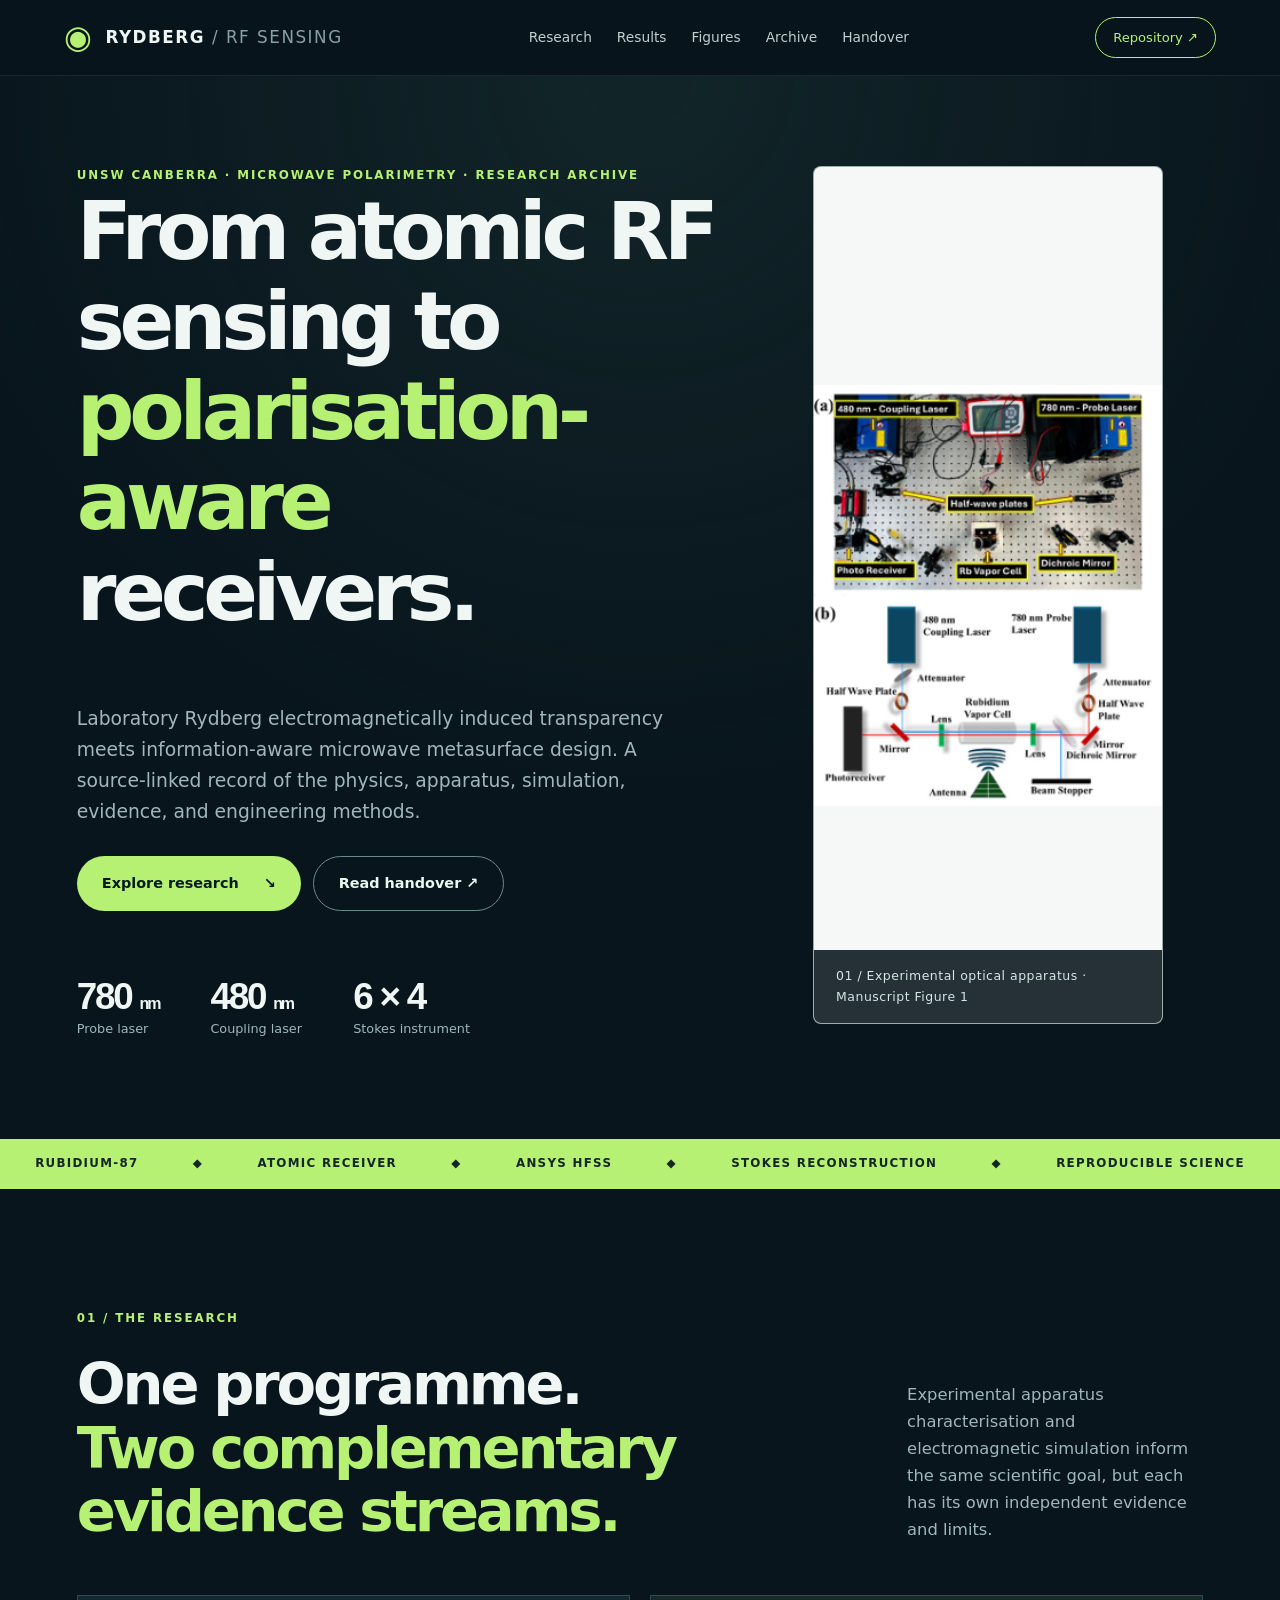
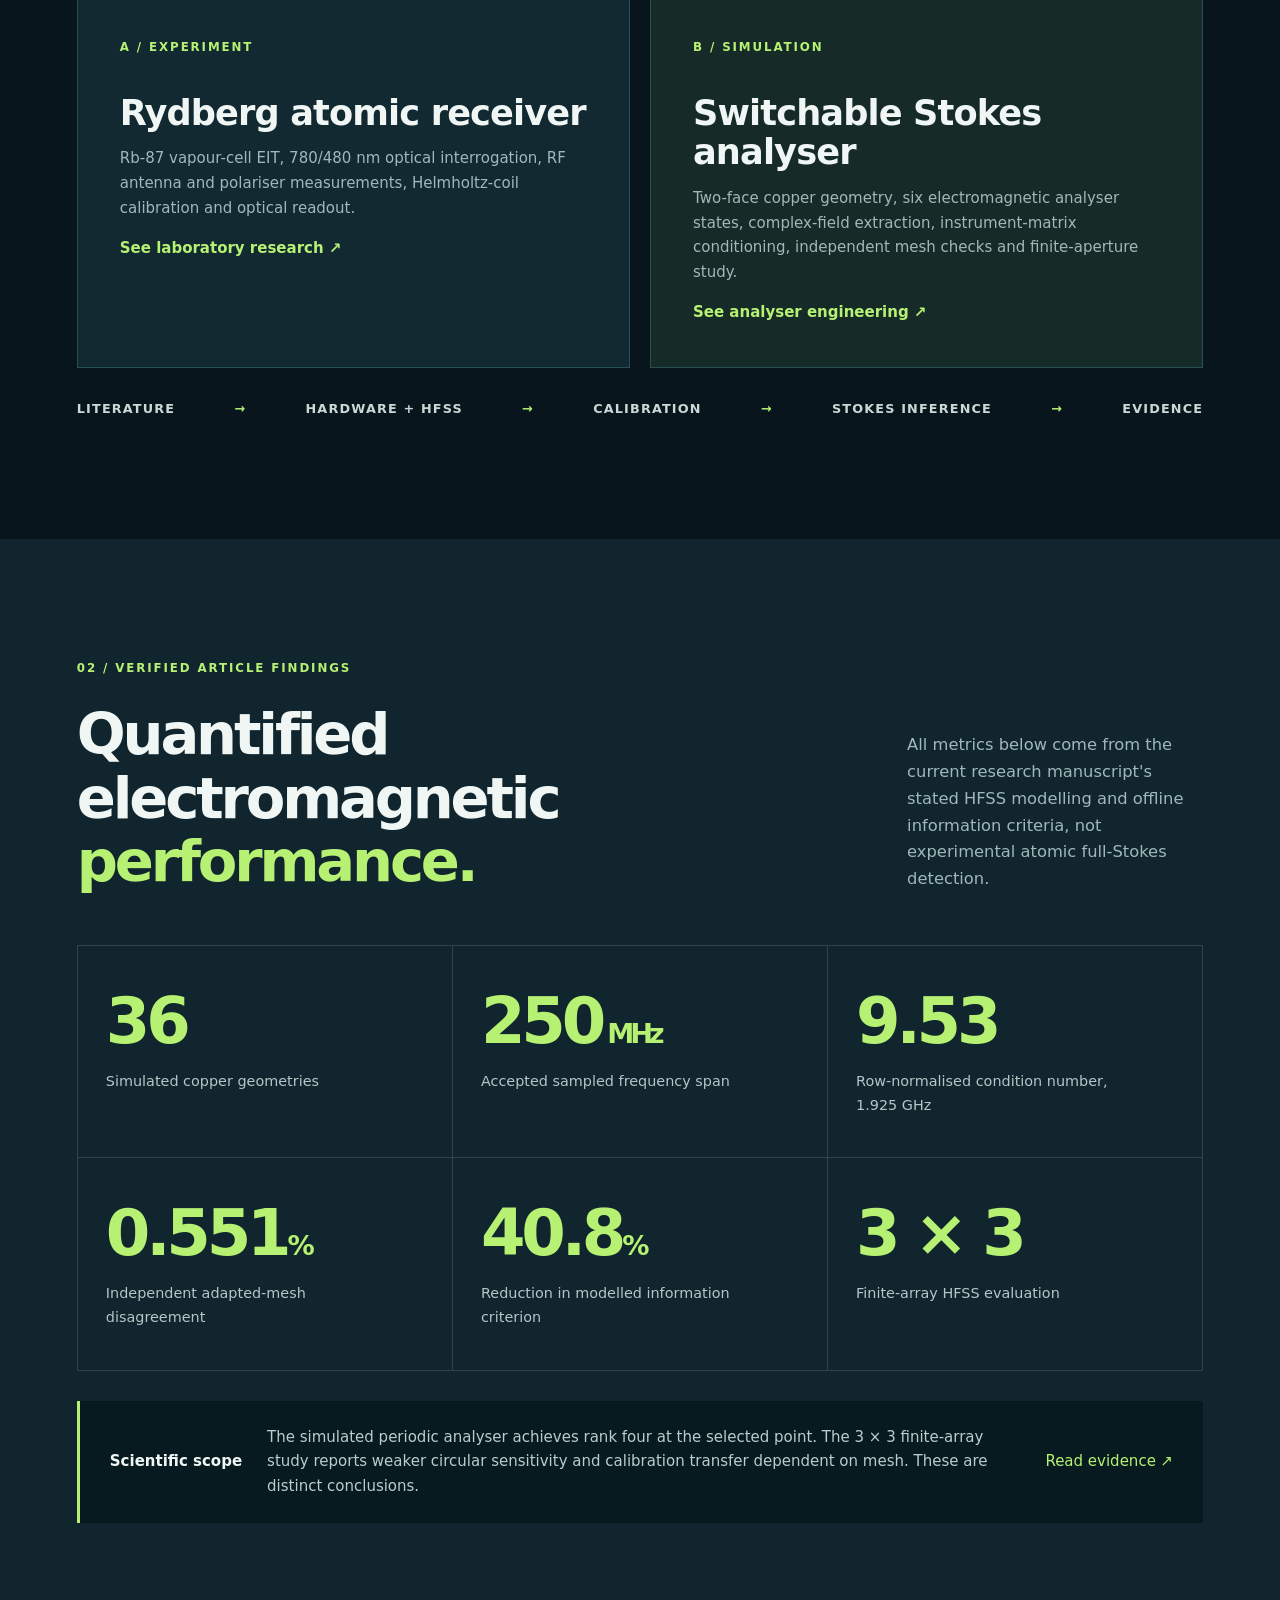
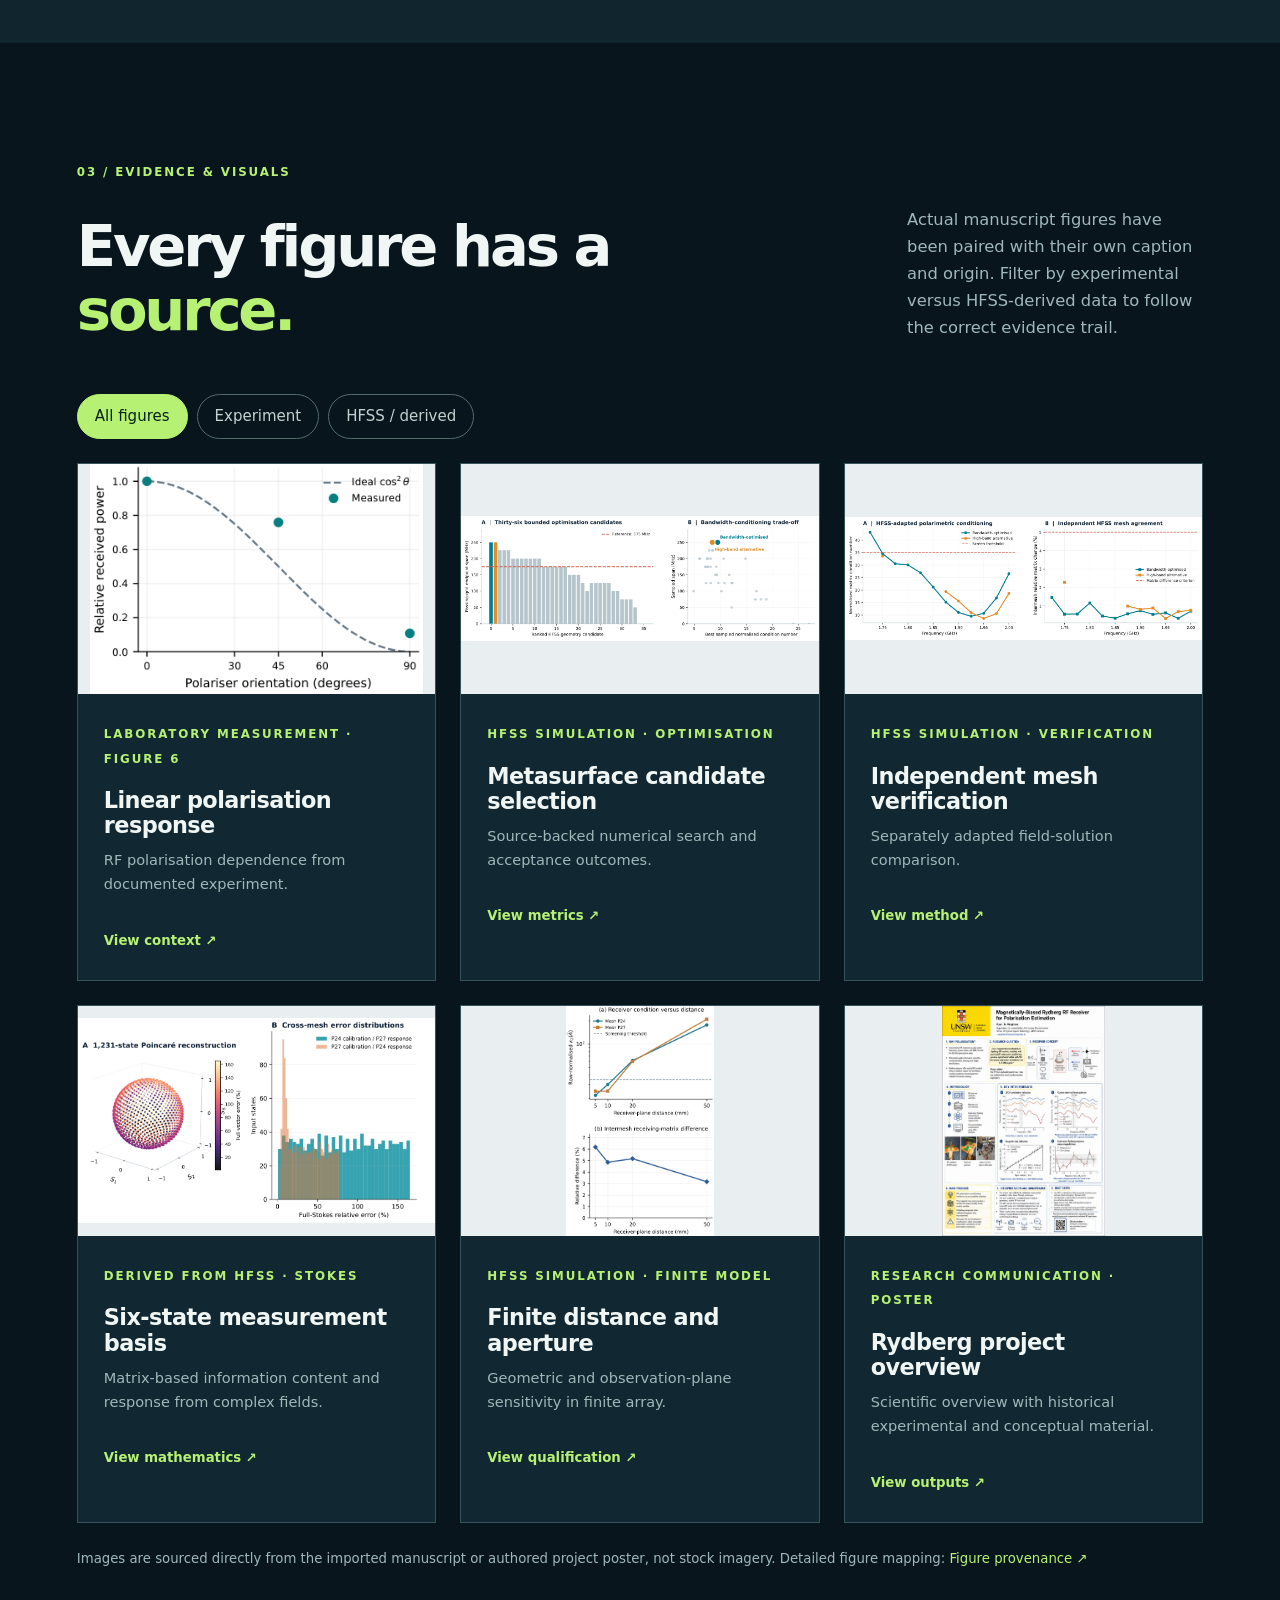
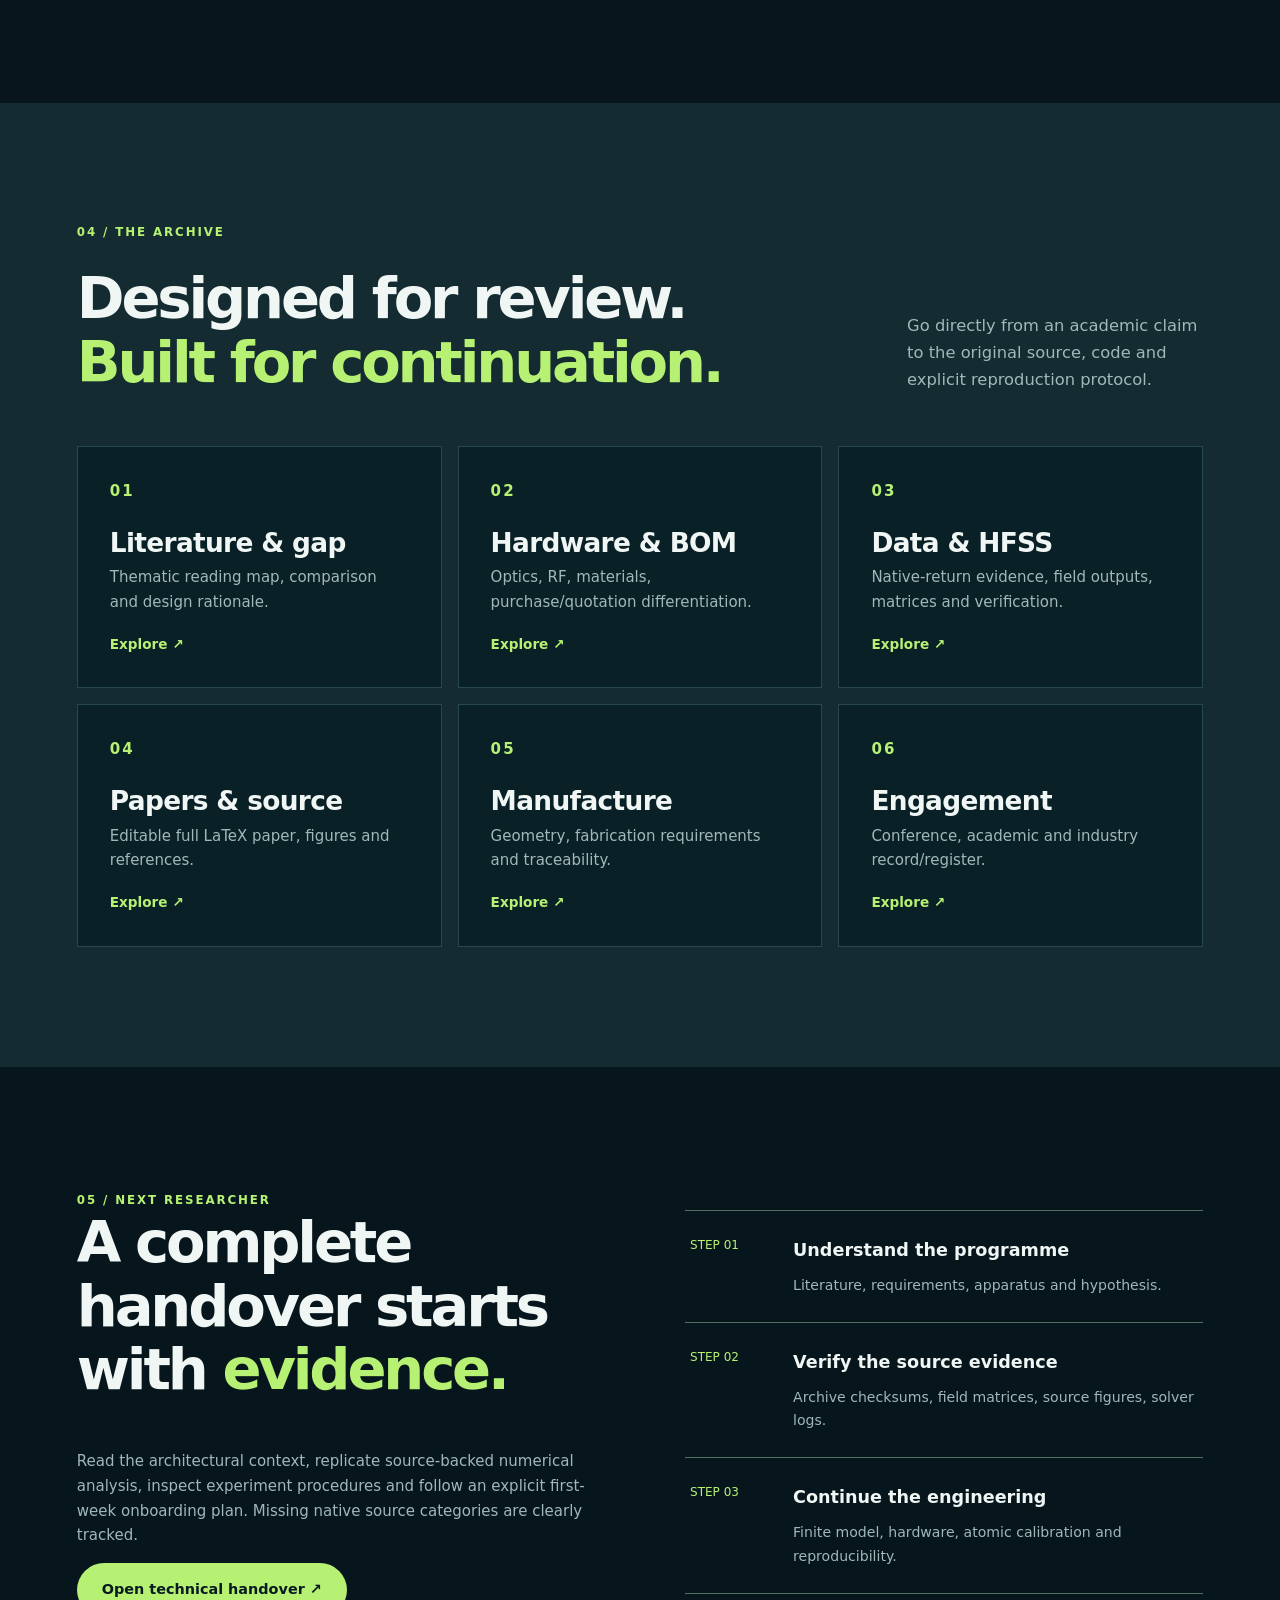
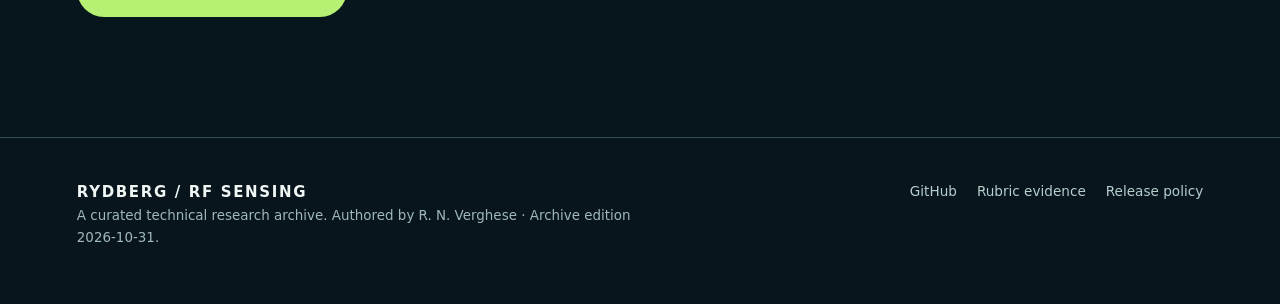
==== site/index.html @ 4137d214 "Initial commit" ====
<!DOCTYPE html>
<html lang="en"><head><meta charset="utf-8"><meta name="viewport" content="width=device-width,initial-scale=1"><meta name="description" content="Rydberg-87 RF sensing research, laboratory receiver, reconfigurable microwave metasurfaces, Stokes polarimetry and scientific handover"><title>Rydberg RF Sensing | Research Archive</title><link rel="stylesheet" href="style.css"></head>
<body><header class="nav"><a class="brand" href="#home"><span class="atom">◉</span><span>RYDBERG<span class="muted"> / RF SENSING</span></span></a><nav><a href="#overview">Research</a><a href="#results">Results</a><a href="#gallery">Figures</a><a href="#archive">Archive</a><a href="#handover">Handover</a></nav><a class="navcta" href="../README.md">Repository ↗</a></header>
<main id="home"><section class="hero"><div class="hero-content"><div class="eyebrow">UNSW CANBERRA · MICROWAVE POLARIMETRY · RESEARCH ARCHIVE</div><h1>From atomic RF sensing to <em>polarisation-aware</em> receivers.</h1><p>Laboratory Rydberg electromagnetically induced transparency meets information-aware microwave metasurface design. A source-linked record of the physics, apparatus, simulation, evidence, and engineering methods.</p><div class="actions"><a class="button primary" href="#overview">Explore research <span>↘</span></a><a class="button subtle" href="../docs/handover/HANDOVER.md">Read handover ↗</a></div><div class="hero-stats"><div><b>780 <small>nm</small></b><span>Probe laser</span></div><div><b>480 <small>nm</small></b><span>Coupling laser</span></div><div><b>6 × 4</b><span>Stokes instrument</span></div></div></div><figure class="hero-visual"><img src="assets/lab-optical-bench.png" alt="Documented Rydberg RF laboratory optical apparatus from research manuscript"><figcaption>01 / Experimental optical apparatus · Manuscript Figure 1</figcaption></figure></section>
<section class="marquee"><span>RUBIDIUM-87</span><i>◆</i><span>ATOMIC RECEIVER</span><i>◆</i><span>ANSYS HFSS</span><i>◆</i><span>STOKES RECONSTRUCTION</span><i>◆</i><span>REPRODUCIBLE SCIENCE</span></section>
<section class="section" id="overview"><div class="section-top"><span class="section-id">01 / THE RESEARCH</span><h2>One programme.<br><em>Two complementary evidence streams.</em></h2><p>Experimental apparatus characterisation and electromagnetic simulation inform the same scientific goal, but each has its own independent evidence and limits.</p></div><div class="twocol"><article class="work-card"><div class="work-num">A / EXPERIMENT</div><h3>Rydberg atomic receiver</h3><p>Rb-87 vapour-cell EIT, 780/480 nm optical interrogation, RF antenna and polariser measurements, Helmholtz-coil calibration and optical readout.</p><a href="../docs/results/EXPERIMENTS.md">See laboratory research ↗</a></article><article class="work-card second"><div class="work-num">B / SIMULATION</div><h3>Switchable Stokes analyser</h3><p>Two-face copper geometry, six electromagnetic analyser states, complex-field extraction, instrument-matrix conditioning, independent mesh checks and finite-aperture study.</p><a href="../docs/engineering/METASURFACE.md">See analyser engineering ↗</a></article></div><div class="flowline"><span>LITERATURE</span><b>→</b><span>HARDWARE + HFSS</span><b>→</b><span>CALIBRATION</span><b>→</b><span>STOKES INFERENCE</span><b>→</b><span>EVIDENCE</span></div></section>
<section class="section results" id="results"><div class="section-top"><span class="section-id">02 / VERIFIED ARTICLE FINDINGS</span><h2>Quantified electromagnetic <em>performance.</em></h2><p>All metrics below come from the current research manuscript's stated HFSS modelling and offline information criteria, not experimental atomic full-Stokes detection.</p></div><div class="metricgrid"><div class="metric"><b>36</b><span>Simulated copper geometries</span></div><div class="metric"><b>250<span> MHz</span></b><span>Accepted sampled frequency span</span></div><div class="metric"><b>9.53</b><span>Row-normalised condition number, 1.925 GHz</span></div><div class="metric"><b>0.551<span>%</span></b><span>Independent adapted-mesh disagreement</span></div><div class="metric"><b>40.8<span>%</span></b><span>Reduction in modelled information criterion</span></div><div class="metric"><b>3 × 3</b><span>Finite-array HFSS evaluation</span></div></div><div class="result-note"><strong>Scientific scope</strong><span>The simulated periodic analyser achieves rank four at the selected point. The 3 × 3 finite-array study reports weaker circular sensitivity and calibration transfer dependent on mesh. These are distinct conclusions.</span><a href="../docs/results/KEY_FINDINGS.md">Read evidence ↗</a></div></section>
<section class="section gallery" id="gallery"><div class="section-top"><span class="section-id">03 / EVIDENCE & VISUALS</span><h2>Every figure has a <em>source.</em></h2><p>Actual manuscript figures have been paired with their own caption and origin. Filter by experimental versus HFSS-derived data to follow the correct evidence trail.</p></div><div class="filter" role="group" aria-label="Figure filter"><button class="active" data-filter="all">All figures</button><button data-filter="experiment">Experiment</button><button data-filter="simulation">HFSS / derived</button></div><div class="gallerygrid">
<article class="figure" data-type="experiment"><a href="../papers/manuscript-source/figures/FINAL_F06_LINEAR_EXPERIMENT.pdf"><img loading="lazy" src="assets/linear-polarisation-experiment.png" alt="Manuscript experimental linear polarisation figure"></a><div class="figbody"><small>LABORATORY MEASUREMENT · FIGURE 6</small><h3>Linear polarisation response</h3><p>RF polarisation dependence from documented experiment.</p><a href="../docs/results/EXPERIMENTS.md">View context ↗</a></div></article>
<article class="figure" data-type="simulation"><a href="../papers/manuscript-source/figures/FINAL_F07_OPTIMISATION.pdf"><img loading="lazy" src="assets/hfss-optimisation.png" alt="Paper HFSS geometry and state optimisation figure"></a><div class="figbody"><small>HFSS SIMULATION · OPTIMISATION</small><h3>Metasurface candidate selection</h3><p>Source-backed numerical search and acceptance outcomes.</p><a href="../docs/results/KEY_FINDINGS.md">View metrics ↗</a></div></article>
<article class="figure" data-type="simulation"><a href="../papers/manuscript-source/figures/FINAL_F08_ADAPTED_RESULTS.pdf"><img loading="lazy" src="assets/hfss-adapted-mesh.png" alt="Paper independently adapted mesh results"></a><div class="figbody"><small>HFSS SIMULATION · VERIFICATION</small><h3>Independent mesh verification</h3><p>Separately adapted field-solution comparison.</p><a href="../docs/methods/HFSS_SOP.md">View method ↗</a></div></article>
<article class="figure" data-type="simulation"><a href="../papers/manuscript-source/figures/FINAL_F09_STOKES_AB_VECTOR.pdf"><img loading="lazy" src="assets/stokes-instrument-response.png" alt="Six-state Stokes analyser matrix simulation figure"></a><div class="figbody"><small>DERIVED FROM HFSS · STOKES</small><h3>Six-state measurement basis</h3><p>Matrix-based information content and response from complex fields.</p><a href="../docs/engineering/METASURFACE.md">View mathematics ↗</a></div></article>
<article class="figure" data-type="simulation"><a href="../papers/manuscript-source/figures/FINAL_F10_FINITE_DISTANCE.pdf"><img loading="lazy" src="assets/finite-distance-sensitivity.png" alt="Finite array HFSS predicted distance-dependent sensitivity"></a><div class="figbody"><small>HFSS SIMULATION · FINITE MODEL</small><h3>Finite distance and aperture</h3><p>Geometric and observation-plane sensitivity in finite array.</p><a href="../docs/results/KEY_FINDINGS.md">View qualification ↗</a></div></article>
<article class="figure" data-type="experiment"><a href="../presentations/rydberg-receiver-research-poster.png"><img loading="lazy" src="assets/research-poster.jpg" alt="Rydberg RF receiver research poster"></a><div class="figbody"><small>RESEARCH COMMUNICATION · POSTER</small><h3>Rydberg project overview</h3><p>Scientific overview with historical experimental and conceptual material.</p><a href="../docs/research/PUBLICATIONS.md">View outputs ↗</a></div></article>
</div><p class="caption-note">Images are sourced directly from the imported manuscript or authored project poster, not stock imagery. Detailed figure mapping: <a href="../docs/results/FIGURE_PROVENANCE.md">Figure provenance ↗</a></p></section>
<section class="section archive" id="archive"><div class="section-top"><span class="section-id">04 / THE ARCHIVE</span><h2>Designed for review.<br><em>Built for continuation.</em></h2><p>Go directly from an academic claim to the original source, code and explicit reproduction protocol.</p></div><div class="archivegrid"><a href="../docs/research/LITERATURE_MAP.md"><span>01</span><h3>Literature & gap</h3><p>Thematic reading map, comparison and design rationale.</p><b>Explore ↗</b></a><a href="../docs/engineering/HARDWARE_AND_BOM.md"><span>02</span><h3>Hardware & BOM</h3><p>Optics, RF, materials, purchase/quotation differentiation.</p><b>Explore ↗</b></a><a href="../docs/results/EVIDENCE_INDEX.md"><span>03</span><h3>Data & HFSS</h3><p>Native-return evidence, field outputs, matrices and verification.</p><b>Explore ↗</b></a><a href="../papers/manuscript-source/main.tex"><span>04</span><h3>Papers & source</h3><p>Editable full LaTeX paper, figures and references.</p><b>Explore ↗</b></a><a href="../docs/operations/MANUFACTURING.md"><span>05</span><h3>Manufacture</h3><p>Geometry, fabrication requirements and traceability.</p><b>Explore ↗</b></a><a href="../docs/operations/ENGAGEMENT.md"><span>06</span><h3>Engagement</h3><p>Conference, academic and industry record/register.</p><b>Explore ↗</b></a></div></section>
<section class="section handover" id="handover"><div class="hand-left"><span class="section-id">05 / NEXT RESEARCHER</span><h2>A complete handover starts with <em>evidence.</em></h2><p>Read the architectural context, replicate source-backed numerical analysis, inspect experiment procedures and follow an explicit first-week onboarding plan. Missing native source categories are clearly tracked.</p><a class="button primary" href="../docs/handover/HANDOVER.md">Open technical handover ↗</a></div><div class="hand-right"><div class="phase"><span>STEP 01</span><b>Understand the programme</b><p>Literature, requirements, apparatus and hypothesis.</p></div><div class="phase"><span>STEP 02</span><b>Verify the source evidence</b><p>Archive checksums, field matrices, source figures, solver logs.</p></div><div class="phase"><span>STEP 03</span><b>Continue the engineering</b><p>Finite model, hardware, atomic calibration and reproducibility.</p></div></div></section>
</main><footer><div><strong>RYDBERG / RF SENSING</strong><p>A curated technical research archive. Authored by R. N. Verghese · Archive edition 2026-10-31.</p></div><div><a href="../README.md">GitHub</a><a href="../docs/traceability/RUBRIC_MAPPING.md">Rubric evidence</a><a href="../docs/operations/RELEASE_POLICY.md">Release policy</a></div></footer><script src="app.js"></script></body></html>
---- site/style.css ----
:root{color-scheme:dark;--bg:#08151d;--bg2:#0d202a;--card:#132832;--text:#eff6f4;--muted:#a0b8ba;--green:#b6f173;--line:#30444b;--ink:#091a20}*{box-sizing:border-box}html{scroll-behavior:smooth;scroll-padding-top:86px}body{margin:0;background:var(--bg);color:var(--text);font:15px/1.65 'Segoe UI',system-ui,sans-serif}a{color:inherit;text-decoration:none}button{font:inherit;cursor:pointer}h1,h2,h3,p,figure{margin-top:0}h1,h2,h3,.brand,.metric b{font-family:'Segoe UI',system-ui,sans-serif;line-height:1.12}h1{font-size:clamp(3.2rem,6.3vw,6.9rem);letter-spacing:-.065em;font-weight:600;max-width:850px}h2{font-size:clamp(2.6rem,4.5vw,4.7rem);letter-spacing:-.055em;line-height:1.1}h3{font-size:1.65rem;letter-spacing:-.025em}h1 em,h2 em{font-style:normal;color:var(--green)}p{color:var(--muted)}.nav{height:76px;padding:0 clamp(20px,5vw,78px);display:flex;gap:28px;align-items:center;justify-content:space-between;background:#08151def;position:sticky;top:0;z-index:50;border-bottom:1px solid #ffffff14;backdrop-filter:blur(12px)}.brand{font-size:1.05rem;letter-spacing:.09em;font-weight:700;display:flex;align-items:center;gap:12px;white-space:nowrap}.atom{font-size:2rem;color:var(--green)}.muted{color:#89a1a5;font-weight:400}.nav nav{display:flex;gap:25px;font-size:.86rem;color:#bed0cf}.nav nav a:hover,footer a:hover{color:var(--green)}.navcta{border:1px solid var(--green);border-radius:30px;color:var(--green);padding:9px 17px;font-size:.82rem}.hero{min-height:750px;display:grid;grid-template-columns:1.2fr .8fr;gap:4vw;align-items:stretch;padding:90px clamp(22px,6vw,98px) 100px;background:radial-gradient(circle at 50% 0%,#25464055,transparent 57%),var(--bg)}.hero-content{align-self:center}.eyebrow,.section-id,.work-num,.figbody small{color:var(--green);font-weight:700;letter-spacing:.16em;font-size:.74rem}.hero p{font-size:1.17rem;max-width:630px;margin-bottom:28px}.actions{display:flex;gap:12px;flex-wrap:wrap}.button{border-radius:40px;font-weight:700;padding:15px 25px;font-size:.9rem;display:inline-flex;gap:25px;align-items:center}.button.primary{background:var(--green);color:var(--ink)}.button.subtle{border:1px solid #6c8a85;color:#eaf8ee}.hero-stats{display:flex;gap:4vw;margin-top:65px;flex-wrap:wrap}.hero-stats div{display:flex;flex-direction:column}.hero-stats b{font:600 2.3rem 'Space Grotesk',sans-serif;letter-spacing:-.06em}.hero-stats b small{font-size:1rem}.hero-stats span{font-size:.8rem;color:var(--muted)}.hero-visual{position:relative;min-height:550px;align-self:stretch;border-radius:8px;overflow:hidden;border:1px solid #45615855;background:#c7d1ce}.hero-visual img{width:100%;height:100%;object-fit:contain;background:#f6f7f7;position:absolute;inset:0}.hero-visual figcaption{position:absolute;bottom:0;left:0;right:0;background:#08151de0;padding:16px 22px;color:#d3e7e3;font-size:.78rem;letter-spacing:.04em}.marquee{background:var(--green);color:#142724;display:flex;justify-content:space-around;gap:24px;padding:15px 20px;white-space:nowrap;overflow:hidden;letter-spacing:.11em;font-size:.74rem;font-weight:700}.marquee i{font-style:normal}.section{padding:120px clamp(22px,6vw,98px)}.section-top{max-width:1150px;display:grid;grid-template-columns:1.5fr .6fr;column-gap:8%;align-items:end;margin-bottom:52px}.section-top .section-id{grid-column:1/-1;margin-bottom:25px}.section-top h2{margin-bottom:0}.section-top p{font-size:1.02rem;margin:0}.twocol{display:grid;grid-template-columns:1fr 1fr;gap:20px}.work-card{padding:42px;min-height:345px;background:#122931;border:1px solid #285053}.work-card.second{background:#162b28}.work-card h3{font-size:2.2rem;margin:35px 0 14px}.work-card p{max-width:550px}.work-card a,.figbody a{color:var(--green);font-weight:700}.flowline{display:flex;gap:18px;justify-content:space-between;flex-wrap:wrap;padding:30px 0 0;color:#c8dad5;font-size:.8rem;font-weight:700;letter-spacing:.09em}.flowline b{color:var(--green)}.results{background:#10252d}.metricgrid{display:grid;grid-template-columns:repeat(3,1fr);border-top:1px solid var(--line);border-left:1px solid var(--line)}.metric{padding:40px 28px;border-bottom:1px solid var(--line);border-right:1px solid var(--line)}.metric b{font-size:clamp(2.7rem,5vw,5rem);display:block;letter-spacing:-.065em;color:var(--green);white-space:nowrap}.metric b span{font-size:1.7rem}.metric>span{display:block;max-width:260px;color:#b4c6c6;font-size:.9rem;margin-top:12px}.result-note{margin-top:30px;display:flex;align-items:center;gap:25px;background:#071a20;padding:24px 30px;border-left:3px solid var(--green)}.result-note strong{white-space:nowrap}.result-note span{color:#b9cdcc}.result-note a{white-space:nowrap;color:var(--green)}.gallery{background:#08151d}.filter{display:flex;gap:9px;margin-bottom:24px}.filter button{background:transparent;border:1px solid #536c6a;color:#c2d3d0;padding:9px 17px;border-radius:30px}.filter button.active{background:var(--green);border-color:var(--green);color:#08201a}.gallerygrid{display:grid;grid-template-columns:repeat(3,1fr);gap:24px}.figure{border:1px solid #35535a;background:#112731;overflow:hidden;transition:transform .2s}.figure:hover{transform:translateY(-4px)}.figure>a{height:230px;display:flex;background:#e9eff0;align-items:center;justify-content:center;overflow:hidden}.figure img{width:100%;height:100%;object-fit:contain}.figbody{padding:27px 26px}.figbody h3{font-size:1.4rem;margin:18px 0 10px}.figbody p{font-size:.91rem;min-height:65px}.figbody a{font-size:.83rem}.caption-note{font-size:.83rem;margin-top:25px}.caption-note a{color:var(--green)}.archive{background:#132b31}.archivegrid{display:grid;grid-template-columns:repeat(3,1fr);gap:16px}.archivegrid>a{background:#0a2027;padding:32px;min-height:240px;border:1px solid #284850;display:flex;flex-direction:column}.archivegrid>a:hover{border-color:var(--green)}.archivegrid span{color:var(--green);font-weight:700;letter-spacing:.14em}.archivegrid h3{margin:24px 0 8px}.archivegrid p{margin-bottom:18px}.archivegrid b{margin-top:auto;font-size:.85rem;color:var(--green)}.handover{display:grid;grid-template-columns:1fr 1fr;gap:8%;align-items:center;background:#07161d}.hand-left p{max-width:610px}.hand-right{border-top:1px solid #517063}.phase{padding:25px 5px;border-bottom:1px solid #517063;display:grid;grid-template-columns:85px 1fr;gap:9px 18px}.phase span{color:var(--green);font-size:.75rem}.phase b{font-size:1.1rem}.phase p{grid-column:2;margin:0;font-size:.88rem}footer{padding:42px clamp(22px,6vw,98px);display:flex;justify-content:space-between;gap:35px;align-items:flex-start;border-top:1px solid #315052}footer strong{letter-spacing:.11em}footer p{max-width:590px;font-size:.84rem}footer>div:last-child{display:flex;gap:20px;color:#b6cfcb;font-size:.85rem}a:focus-visible,button:focus-visible{outline:3px solid var(--green);outline-offset:3px}[hidden]{display:none!important}@media(max-width:1050px){.nav nav{gap:13px}.hero{grid-template-columns:1fr;padding-top:70px}.hero-visual{height:460px;min-height:0}.section-top{grid-template-columns:1fr}.section-top p{max-width:650px;margin-top:20px}.gallerygrid{grid-template-columns:repeat(2,1fr)}.metricgrid{grid-template-columns:repeat(2,1fr)}.archivegrid{grid-template-columns:repeat(2,1fr)}}@media(max-width:650px){.nav{height:68px}.nav nav{display:none}.navcta{font-size:.73rem}.brand{font-size:.83rem}.hero{padding-top:45px;padding-bottom:70px}.hero h1{font-size:3.35rem}.hero-visual{height:325px}.hero-stats{margin-top:42px;gap:25px}.hero-stats b{font-size:1.7rem}.marquee{font-size:.62rem}.section{padding:75px 22px}.twocol,.gallerygrid,.metricgrid,.archivegrid,.handover{grid-template-columns:1fr}.work-card{padding:28px}.result-note{align-items:flex-start;flex-direction:column}.metric b{font-size:3rem}.figure>a{height:215px}.phase{grid-template-columns:75px 1fr}footer{flex-direction:column}footer>div:last-child{flex-wrap:wrap}}

h1,h2,h3{overflow-wrap:break-word}
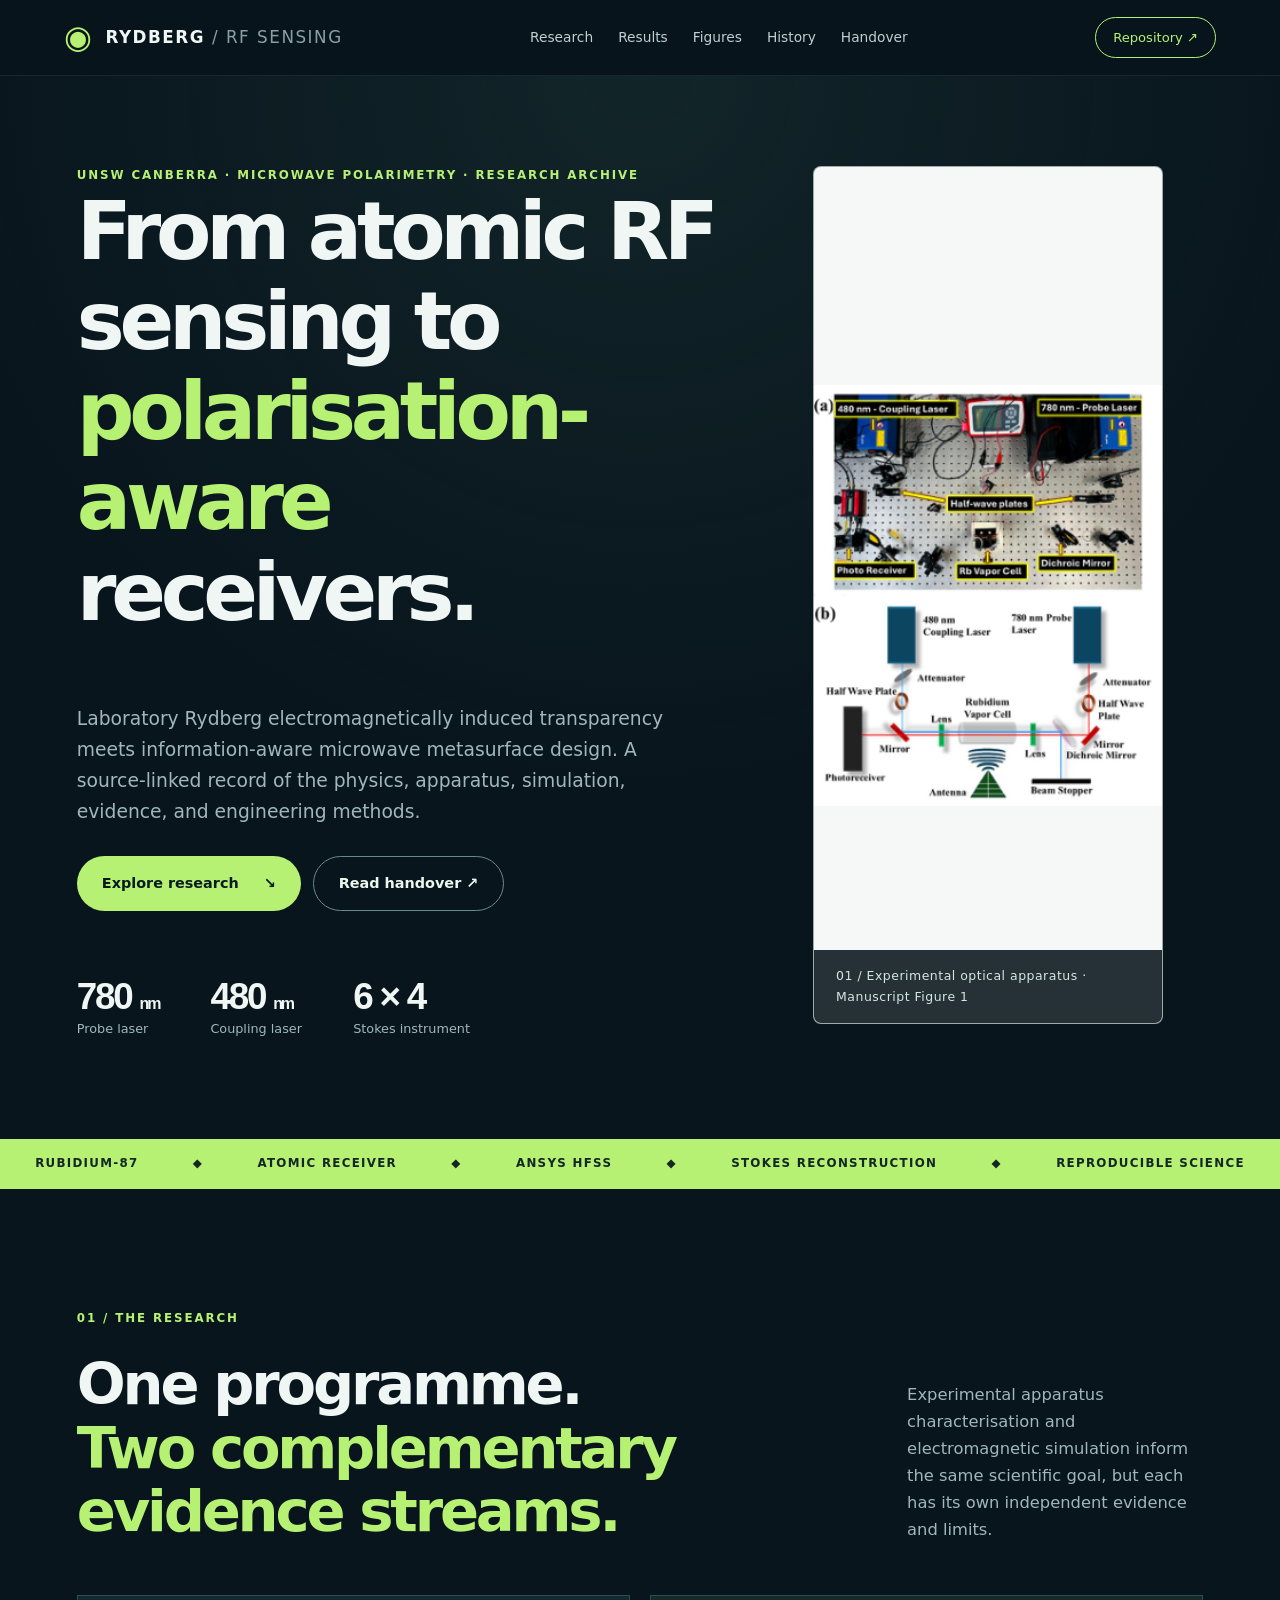
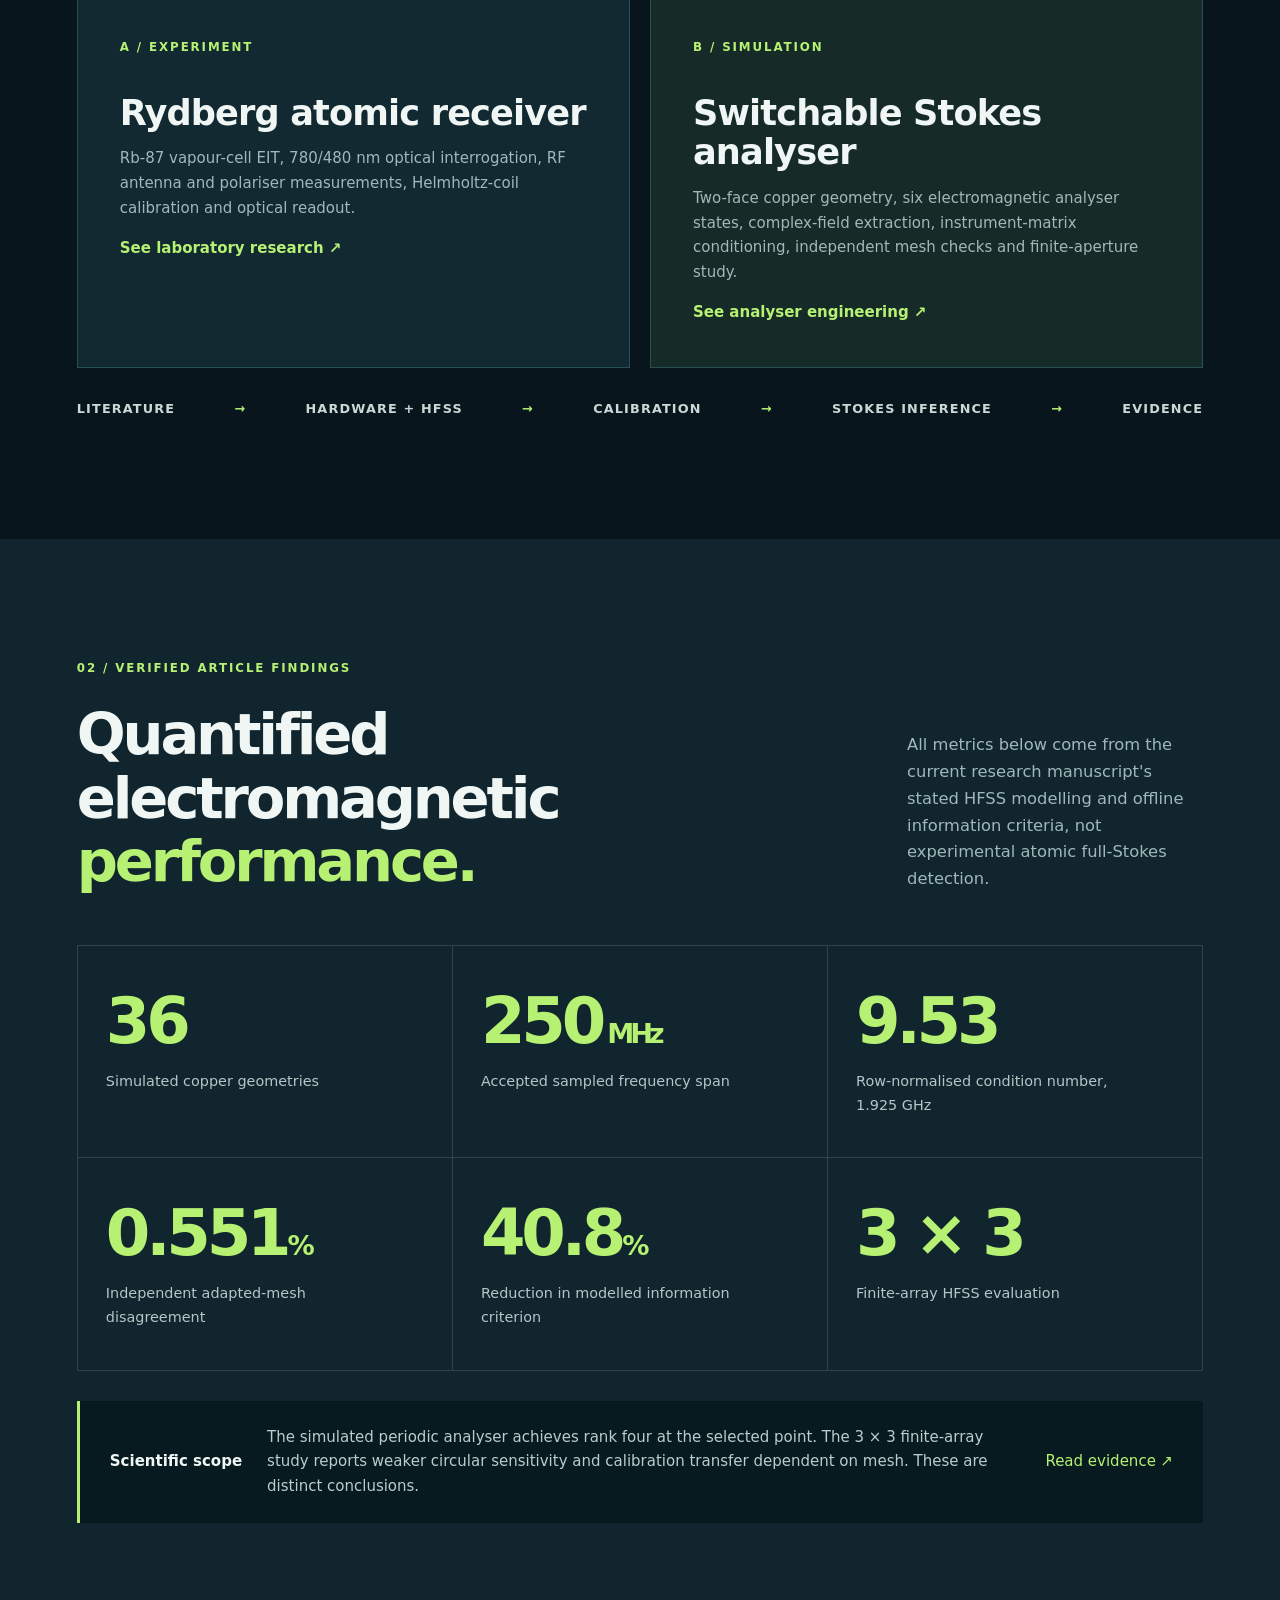
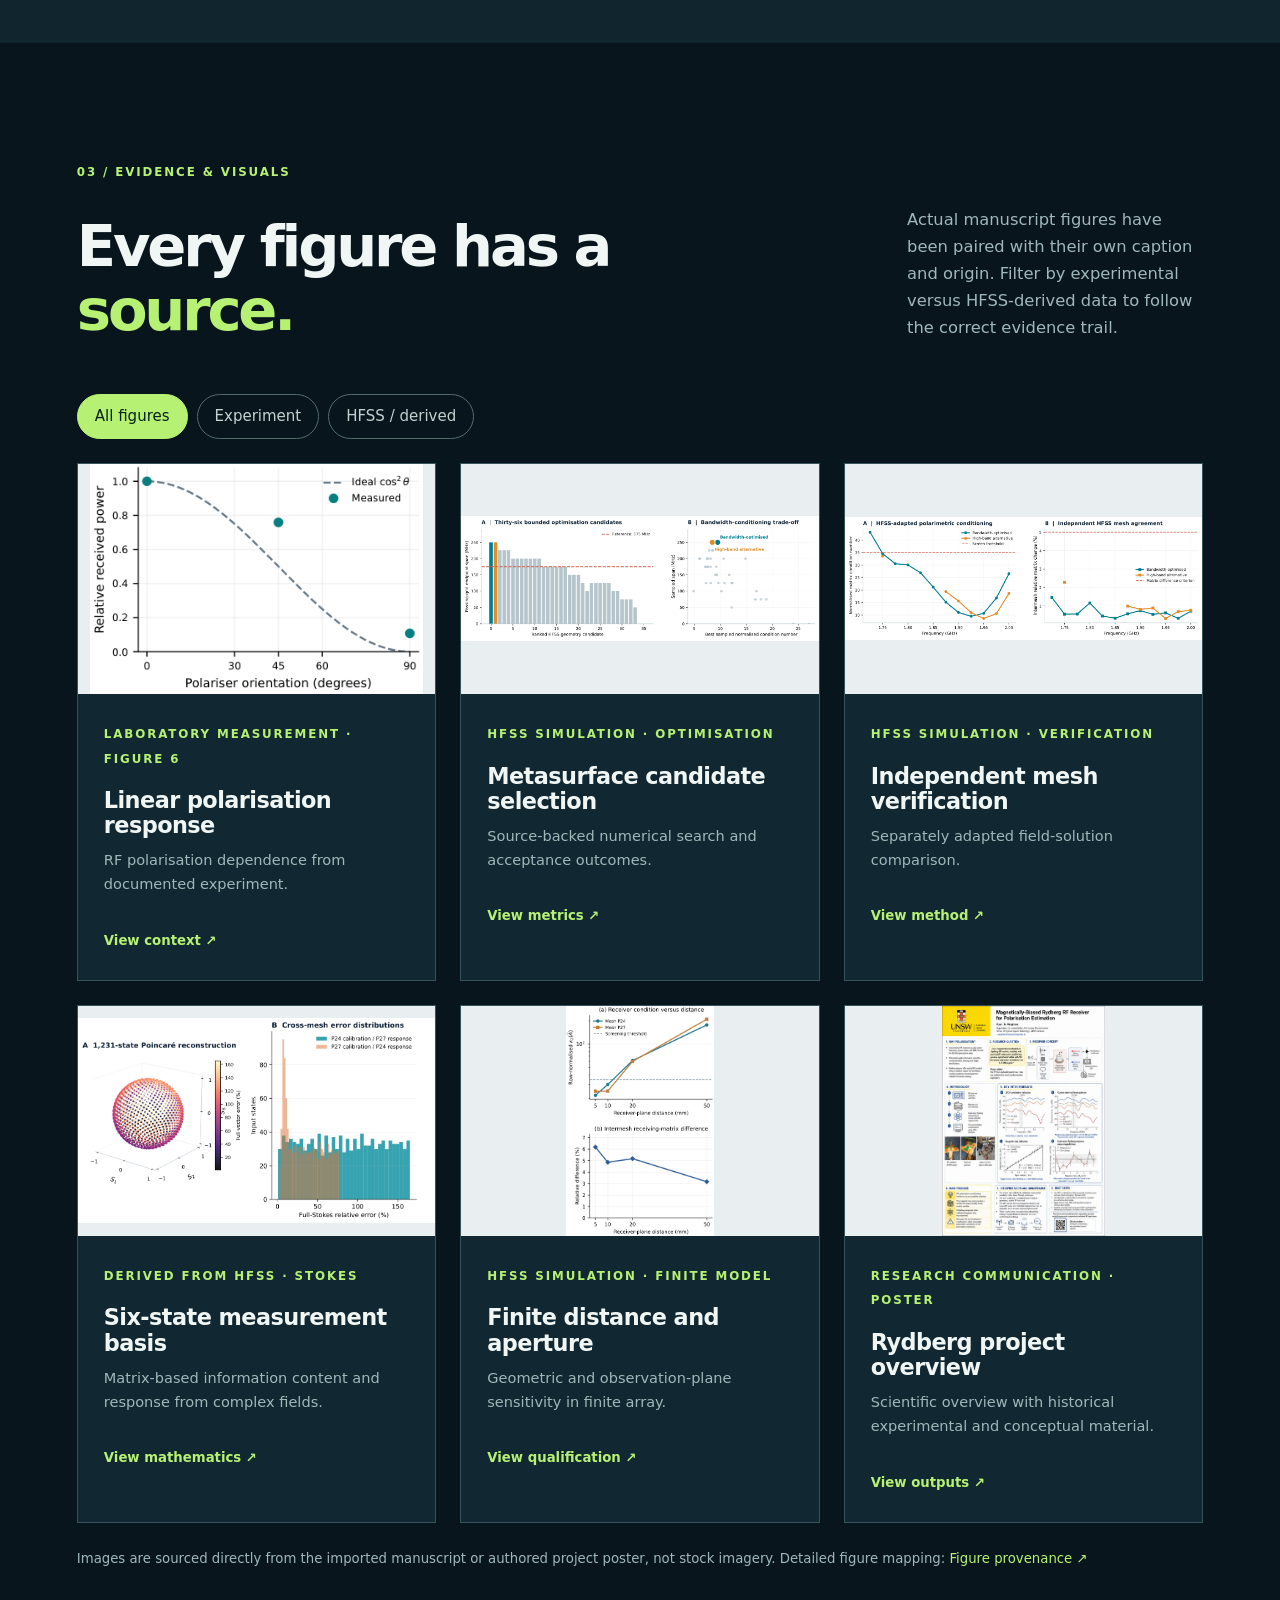
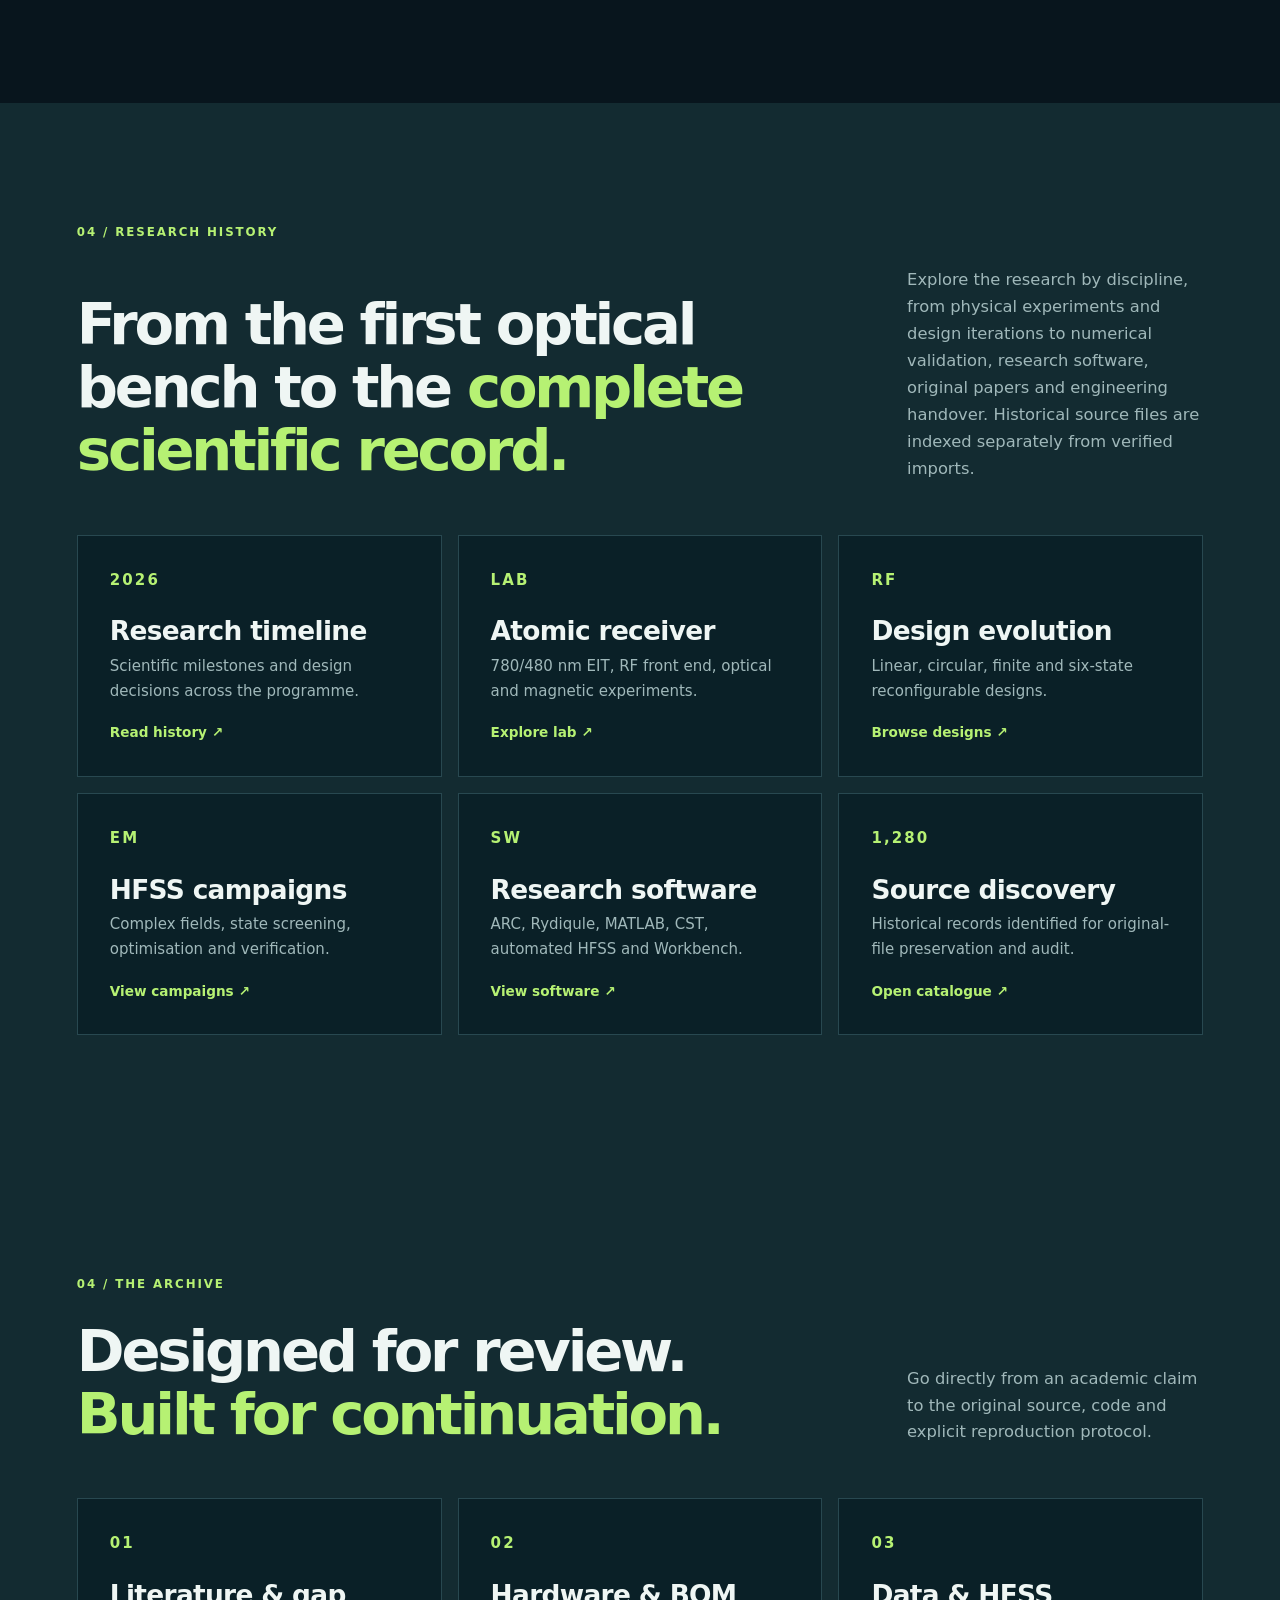
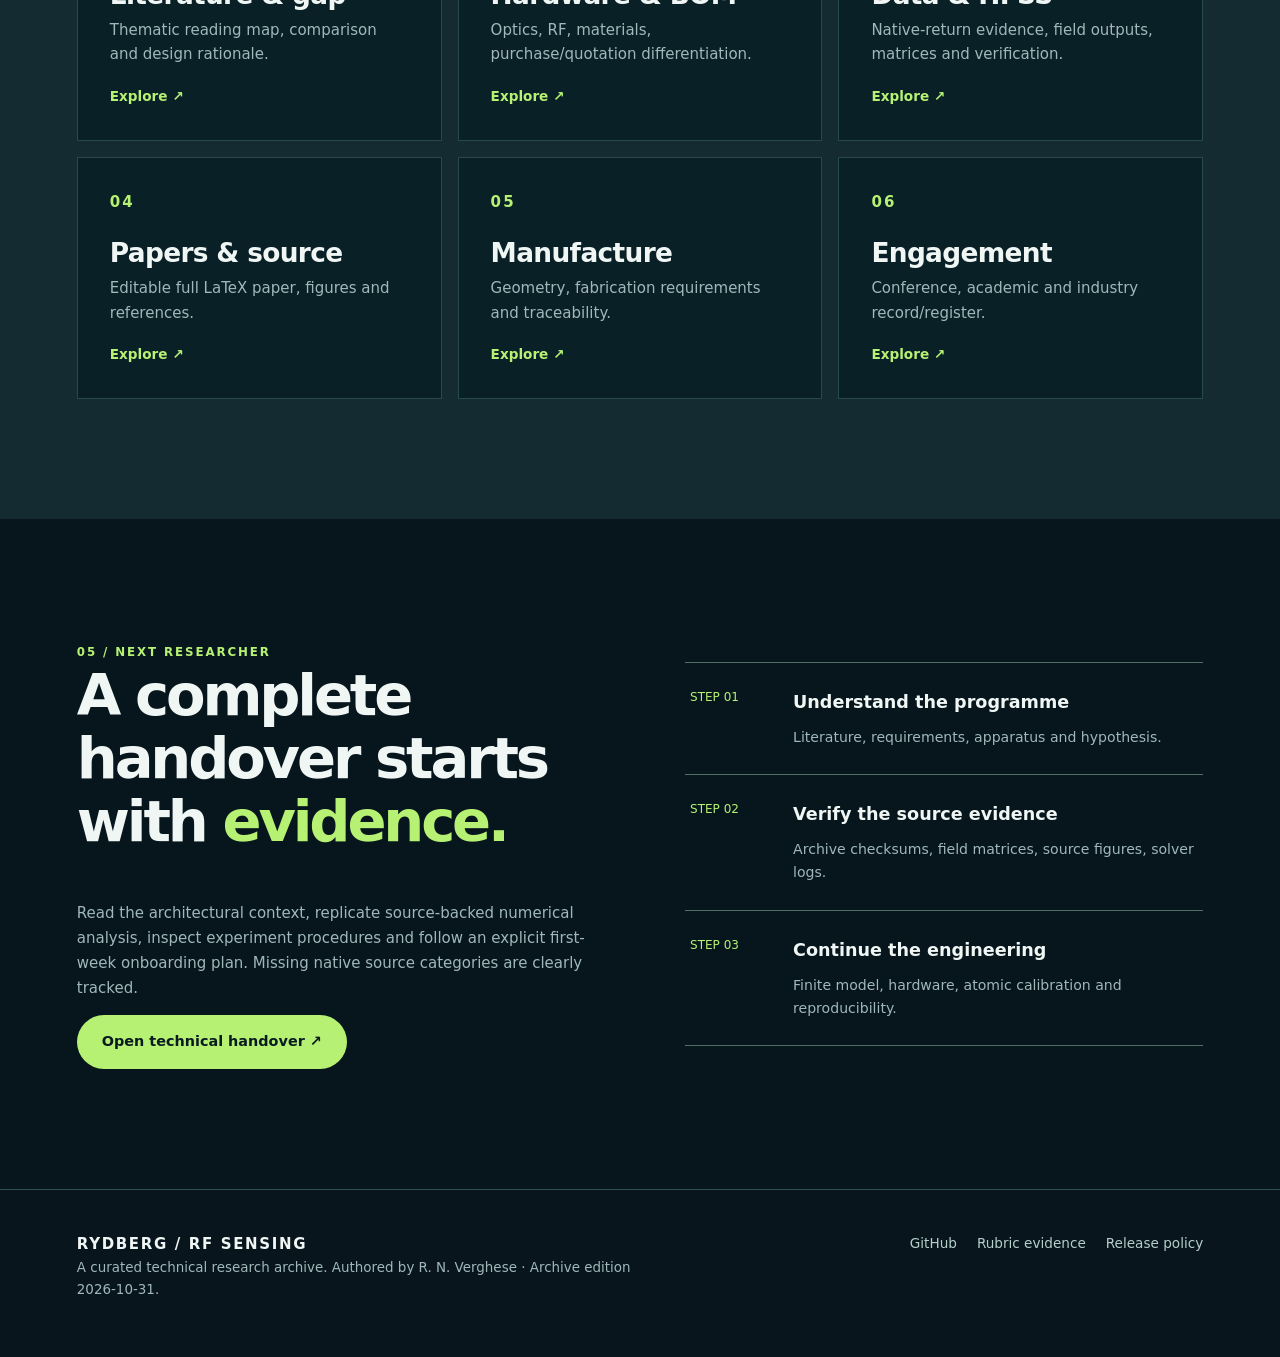
==== commit 50435e3b: "docs(site): surface full research histories, 1,280-source discovery and handover navigation" ====
--- a/site/index.html
+++ b/site/index.html
@@ -1,6 +1,6 @@
 <!DOCTYPE html>
 <html lang="en"><head><meta charset="utf-8"><meta name="viewport" content="width=device-width,initial-scale=1"><meta name="description" content="Rydberg-87 RF sensing research, laboratory receiver, reconfigurable microwave metasurfaces, Stokes polarimetry and scientific handover"><title>Rydberg RF Sensing | Research Archive</title><link rel="stylesheet" href="style.css"></head>
-<body><header class="nav"><a class="brand" href="#home"><span class="atom">◉</span><span>RYDBERG<span class="muted"> / RF SENSING</span></span></a><nav><a href="#overview">Research</a><a href="#results">Results</a><a href="#gallery">Figures</a><a href="#archive">Archive</a><a href="#handover">Handover</a></nav><a class="navcta" href="../README.md">Repository ↗</a></header>
+<body><header class="nav"><a class="brand" href="#home"><span class="atom">◉</span><span>RYDBERG<span class="muted"> / RF SENSING</span></span></a><nav><a href="#overview">Research</a><a href="#results">Results</a><a href="#gallery">Figures</a><a href="#history">History</a><a href="#handover">Handover</a></nav><a class="navcta" href="../README.md">Repository ↗</a></header>
 <main id="home"><section class="hero"><div class="hero-content"><div class="eyebrow">UNSW CANBERRA · MICROWAVE POLARIMETRY · RESEARCH ARCHIVE</div><h1>From atomic RF sensing to <em>polarisation-aware</em> receivers.</h1><p>Laboratory Rydberg electromagnetically induced transparency meets information-aware microwave metasurface design. A source-linked record of the physics, apparatus, simulation, evidence, and engineering methods.</p><div class="actions"><a class="button primary" href="#overview">Explore research <span>↘</span></a><a class="button subtle" href="../docs/handover/HANDOVER.md">Read handover ↗</a></div><div class="hero-stats"><div><b>780 <small>nm</small></b><span>Probe laser</span></div><div><b>480 <small>nm</small></b><span>Coupling laser</span></div><div><b>6 × 4</b><span>Stokes instrument</span></div></div></div><figure class="hero-visual"><img src="assets/lab-optical-bench.png" alt="Documented Rydberg RF laboratory optical apparatus from research manuscript"><figcaption>01 / Experimental optical apparatus · Manuscript Figure 1</figcaption></figure></section>
 <section class="marquee"><span>RUBIDIUM-87</span><i>◆</i><span>ATOMIC RECEIVER</span><i>◆</i><span>ANSYS HFSS</span><i>◆</i><span>STOKES RECONSTRUCTION</span><i>◆</i><span>REPRODUCIBLE SCIENCE</span></section>
 <section class="section" id="overview"><div class="section-top"><span class="section-id">01 / THE RESEARCH</span><h2>One programme.<br><em>Two complementary evidence streams.</em></h2><p>Experimental apparatus characterisation and electromagnetic simulation inform the same scientific goal, but each has its own independent evidence and limits.</p></div><div class="twocol"><article class="work-card"><div class="work-num">A / EXPERIMENT</div><h3>Rydberg atomic receiver</h3><p>Rb-87 vapour-cell EIT, 780/480 nm optical interrogation, RF antenna and polariser measurements, Helmholtz-coil calibration and optical readout.</p><a href="../docs/results/EXPERIMENTS.md">See laboratory research ↗</a></article><article class="work-card second"><div class="work-num">B / SIMULATION</div><h3>Switchable Stokes analyser</h3><p>Two-face copper geometry, six electromagnetic analyser states, complex-field extraction, instrument-matrix conditioning, independent mesh checks and finite-aperture study.</p><a href="../docs/engineering/METASURFACE.md">See analyser engineering ↗</a></article></div><div class="flowline"><span>LITERATURE</span><b>→</b><span>HARDWARE + HFSS</span><b>→</b><span>CALIBRATION</span><b>→</b><span>STOKES INFERENCE</span><b>→</b><span>EVIDENCE</span></div></section>
@@ -13,6 +13,7 @@
 <article class="figure" data-type="simulation"><a href="../papers/manuscript-source/figures/FINAL_F10_FINITE_DISTANCE.pdf"><img loading="lazy" src="assets/finite-distance-sensitivity.png" alt="Finite array HFSS predicted distance-dependent sensitivity"></a><div class="figbody"><small>HFSS SIMULATION · FINITE MODEL</small><h3>Finite distance and aperture</h3><p>Geometric and observation-plane sensitivity in finite array.</p><a href="../docs/results/KEY_FINDINGS.md">View qualification ↗</a></div></article>
 <article class="figure" data-type="experiment"><a href="../presentations/rydberg-receiver-research-poster.png"><img loading="lazy" src="assets/research-poster.jpg" alt="Rydberg RF receiver research poster"></a><div class="figbody"><small>RESEARCH COMMUNICATION · POSTER</small><h3>Rydberg project overview</h3><p>Scientific overview with historical experimental and conceptual material.</p><a href="../docs/research/PUBLICATIONS.md">View outputs ↗</a></div></article>
 </div><p class="caption-note">Images are sourced directly from the imported manuscript or authored project poster, not stock imagery. Detailed figure mapping: <a href="../docs/results/FIGURE_PROVENANCE.md">Figure provenance ↗</a></p></section>
+<section class="section archive" id="history"><div class="section-top"><span class="section-id">04 / RESEARCH HISTORY</span><h2>From the first optical bench to the <em>complete scientific record.</em></h2><p>Explore the research by discipline, from physical experiments and design iterations to numerical validation, research software, original papers and engineering handover. Historical source files are indexed separately from verified imports.</p></div><div class="archivegrid"><a href="../docs/history/DETAILED_RESEARCH_CHRONOLOGY.md"><span>2026</span><h3>Research timeline</h3><p>Scientific milestones and design decisions across the programme.</p><b>Read history ↗</b></a><a href="../docs/laboratory/OPTICAL_AND_ATOMIC_RECEIVER.md"><span>LAB</span><h3>Atomic receiver</h3><p>780/480 nm EIT, RF front end, optical and magnetic experiments.</p><b>Explore lab ↗</b></a><a href="../docs/design/POLARISER_AND_METASURFACE_DESIGN_LINEAGE.md"><span>RF</span><h3>Design evolution</h3><p>Linear, circular, finite and six-state reconfigurable designs.</p><b>Browse designs ↗</b></a><a href="../docs/simulations/HFSS_CAMPAIGN_LINEAGE.md"><span>EM</span><h3>HFSS campaigns</h3><p>Complex fields, state screening, optimisation and verification.</p><b>View campaigns ↗</b></a><a href="../docs/software/ATOMIC_MODELLING_AND_WORKBENCH.md"><span>SW</span><h3>Research software</h3><p>ARC, Rydiqule, MATLAB, CST, automated HFSS and Workbench.</p><b>View software ↗</b></a><a href="../docs/catalog/README.md"><span>1,280</span><h3>Source discovery</h3><p>Historical records identified for original-file preservation and audit.</p><b>Open catalogue ↗</b></a></div></section>
 <section class="section archive" id="archive"><div class="section-top"><span class="section-id">04 / THE ARCHIVE</span><h2>Designed for review.<br><em>Built for continuation.</em></h2><p>Go directly from an academic claim to the original source, code and explicit reproduction protocol.</p></div><div class="archivegrid"><a href="../docs/research/LITERATURE_MAP.md"><span>01</span><h3>Literature & gap</h3><p>Thematic reading map, comparison and design rationale.</p><b>Explore ↗</b></a><a href="../docs/engineering/HARDWARE_AND_BOM.md"><span>02</span><h3>Hardware & BOM</h3><p>Optics, RF, materials, purchase/quotation differentiation.</p><b>Explore ↗</b></a><a href="../docs/results/EVIDENCE_INDEX.md"><span>03</span><h3>Data & HFSS</h3><p>Native-return evidence, field outputs, matrices and verification.</p><b>Explore ↗</b></a><a href="../papers/manuscript-source/main.tex"><span>04</span><h3>Papers & source</h3><p>Editable full LaTeX paper, figures and references.</p><b>Explore ↗</b></a><a href="../docs/operations/MANUFACTURING.md"><span>05</span><h3>Manufacture</h3><p>Geometry, fabrication requirements and traceability.</p><b>Explore ↗</b></a><a href="../docs/operations/ENGAGEMENT.md"><span>06</span><h3>Engagement</h3><p>Conference, academic and industry record/register.</p><b>Explore ↗</b></a></div></section>
 <section class="section handover" id="handover"><div class="hand-left"><span class="section-id">05 / NEXT RESEARCHER</span><h2>A complete handover starts with <em>evidence.</em></h2><p>Read the architectural context, replicate source-backed numerical analysis, inspect experiment procedures and follow an explicit first-week onboarding plan. Missing native source categories are clearly tracked.</p><a class="button primary" href="../docs/handover/HANDOVER.md">Open technical handover ↗</a></div><div class="hand-right"><div class="phase"><span>STEP 01</span><b>Understand the programme</b><p>Literature, requirements, apparatus and hypothesis.</p></div><div class="phase"><span>STEP 02</span><b>Verify the source evidence</b><p>Archive checksums, field matrices, source figures, solver logs.</p></div><div class="phase"><span>STEP 03</span><b>Continue the engineering</b><p>Finite model, hardware, atomic calibration and reproducibility.</p></div></div></section>
 </main><footer><div><strong>RYDBERG / RF SENSING</strong><p>A curated technical research archive. Authored by R. N. Verghese · Archive edition 2026-10-31.</p></div><div><a href="../README.md">GitHub</a><a href="../docs/traceability/RUBRIC_MAPPING.md">Rubric evidence</a><a href="../docs/operations/RELEASE_POLICY.md">Release policy</a></div></footer><script src="app.js"></script></body></html>
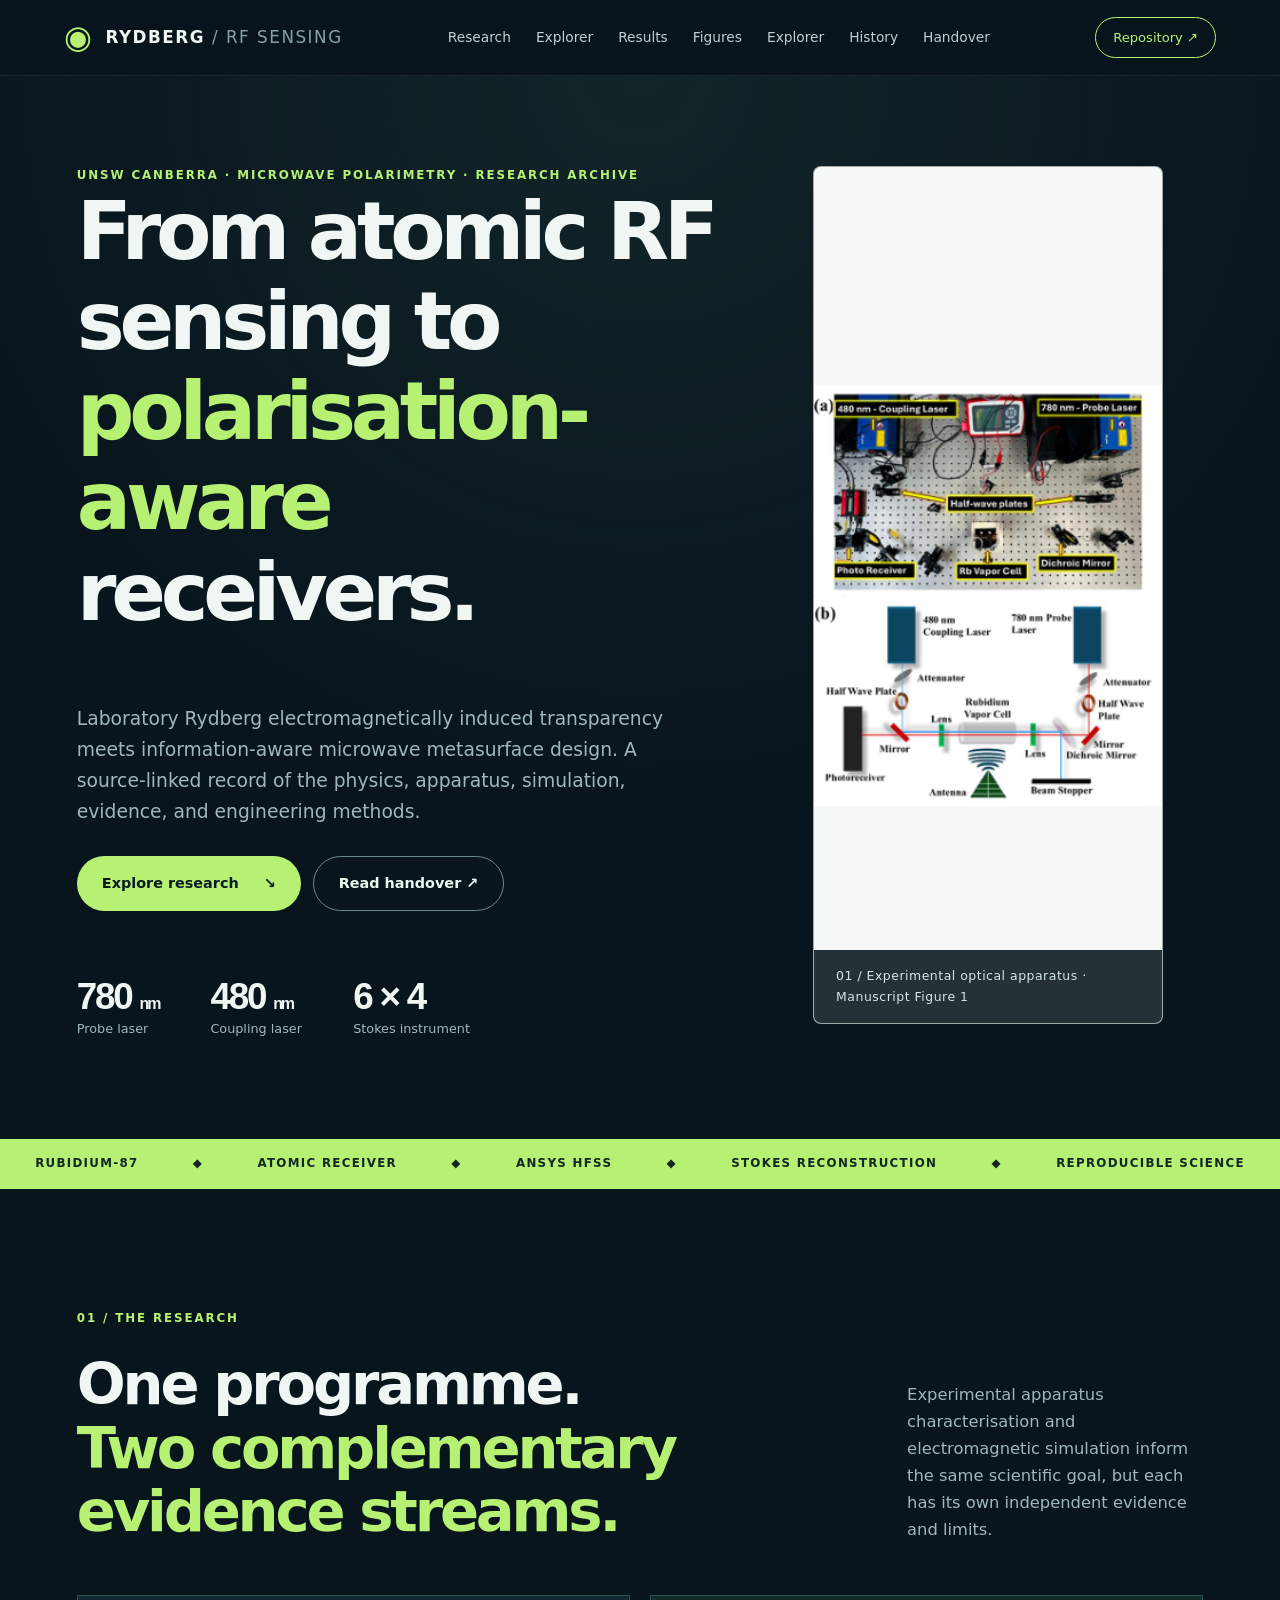
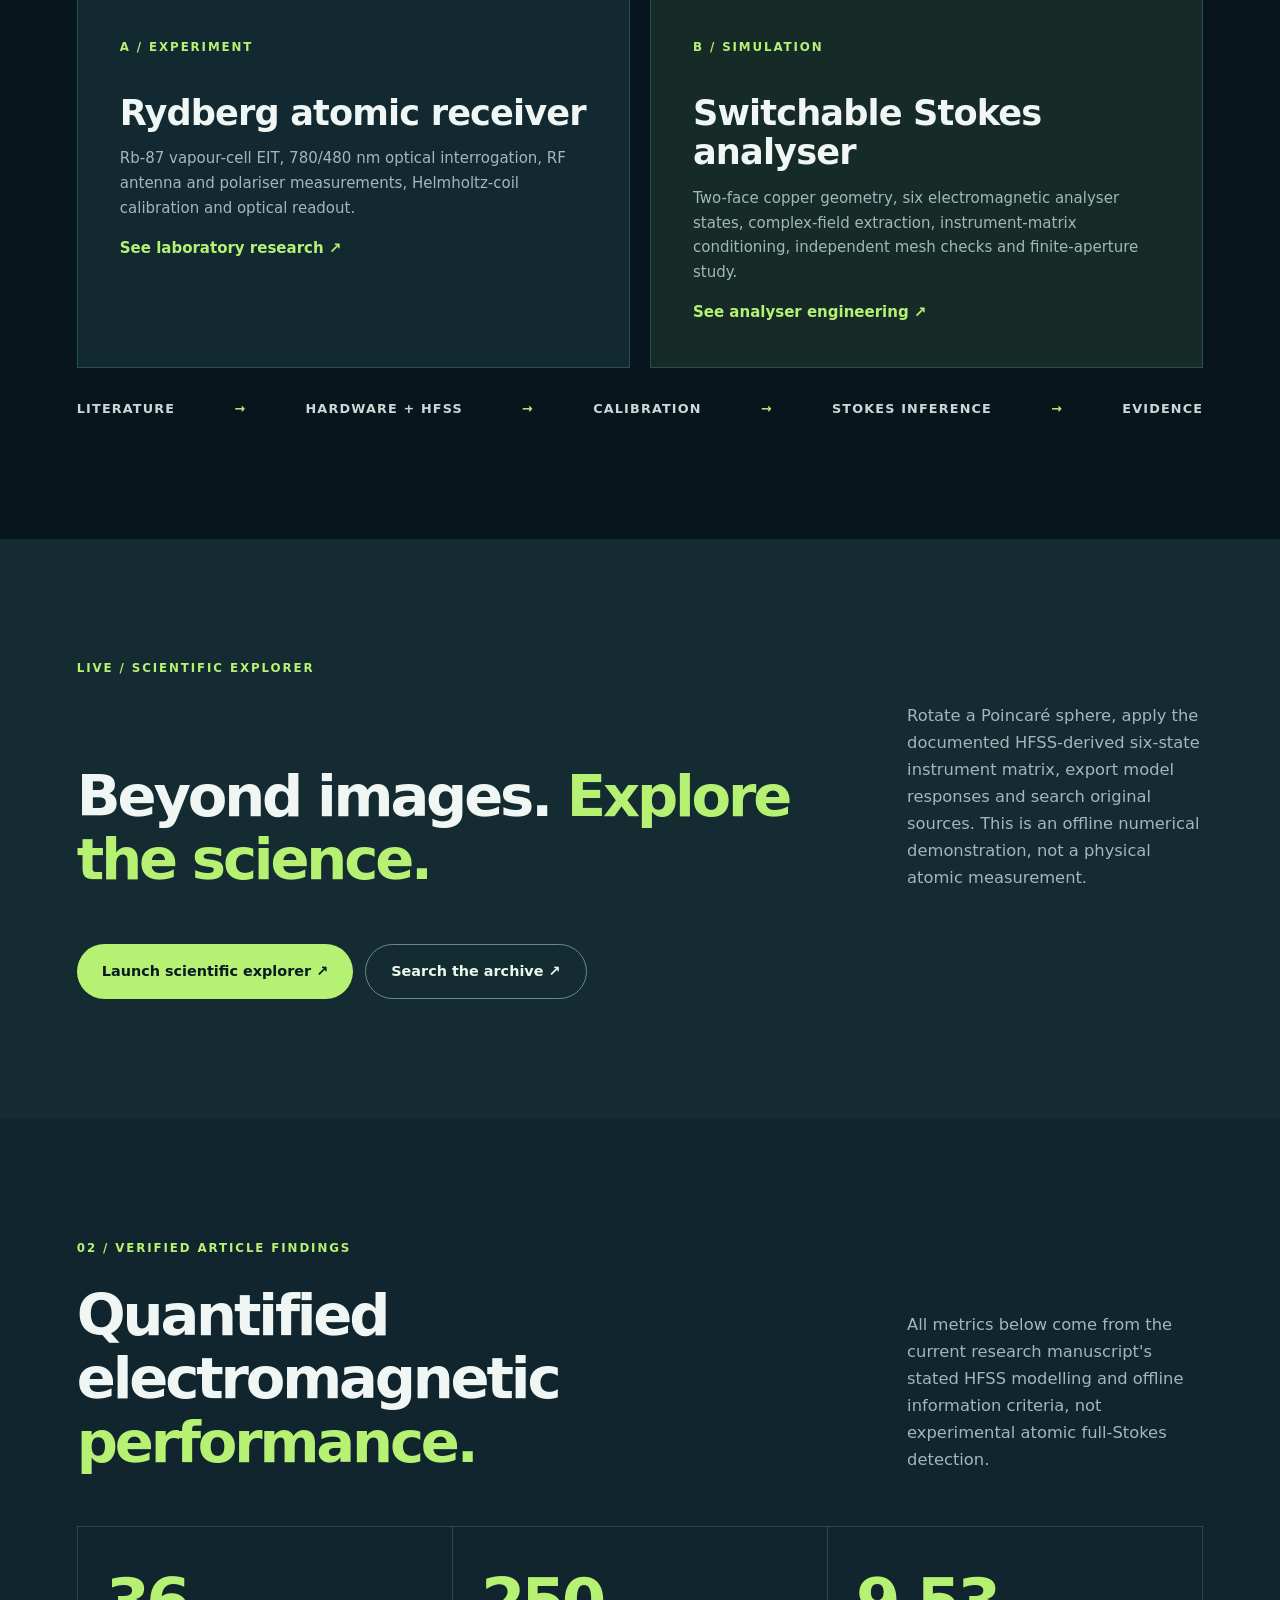
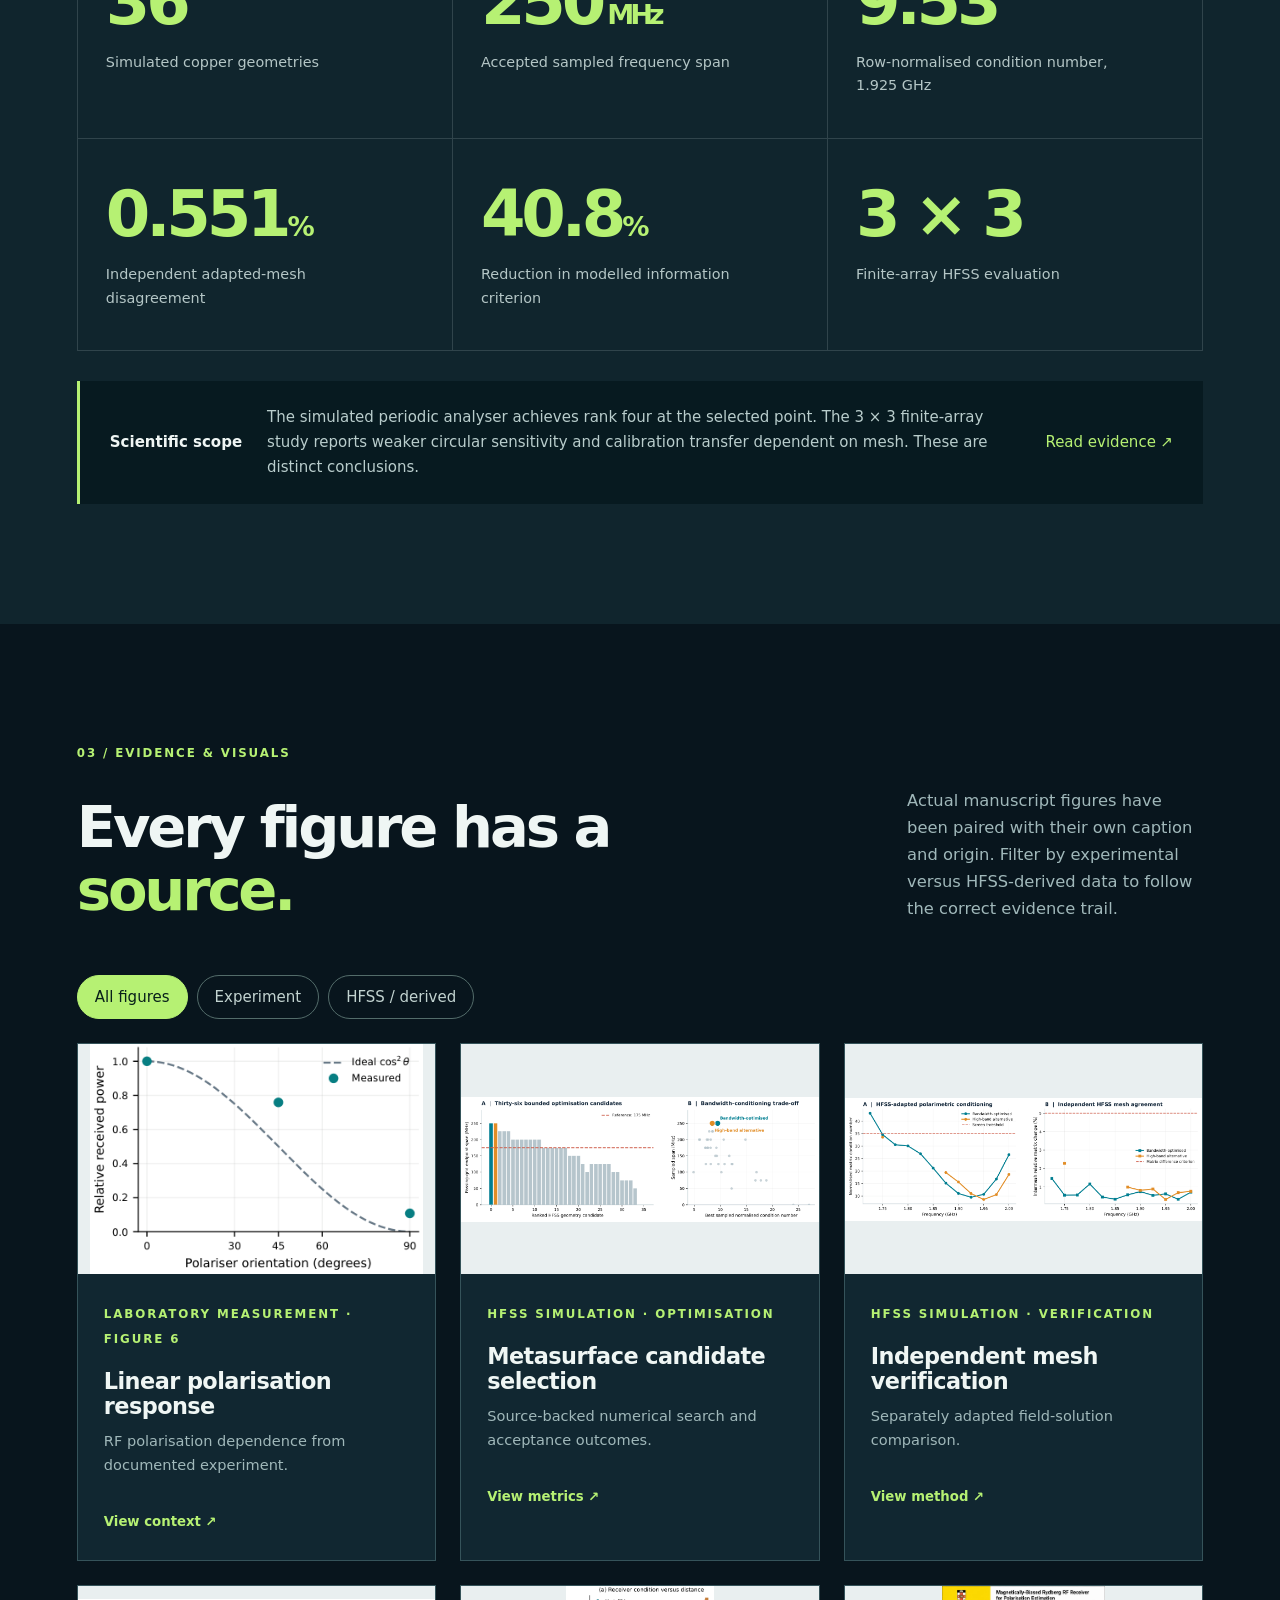
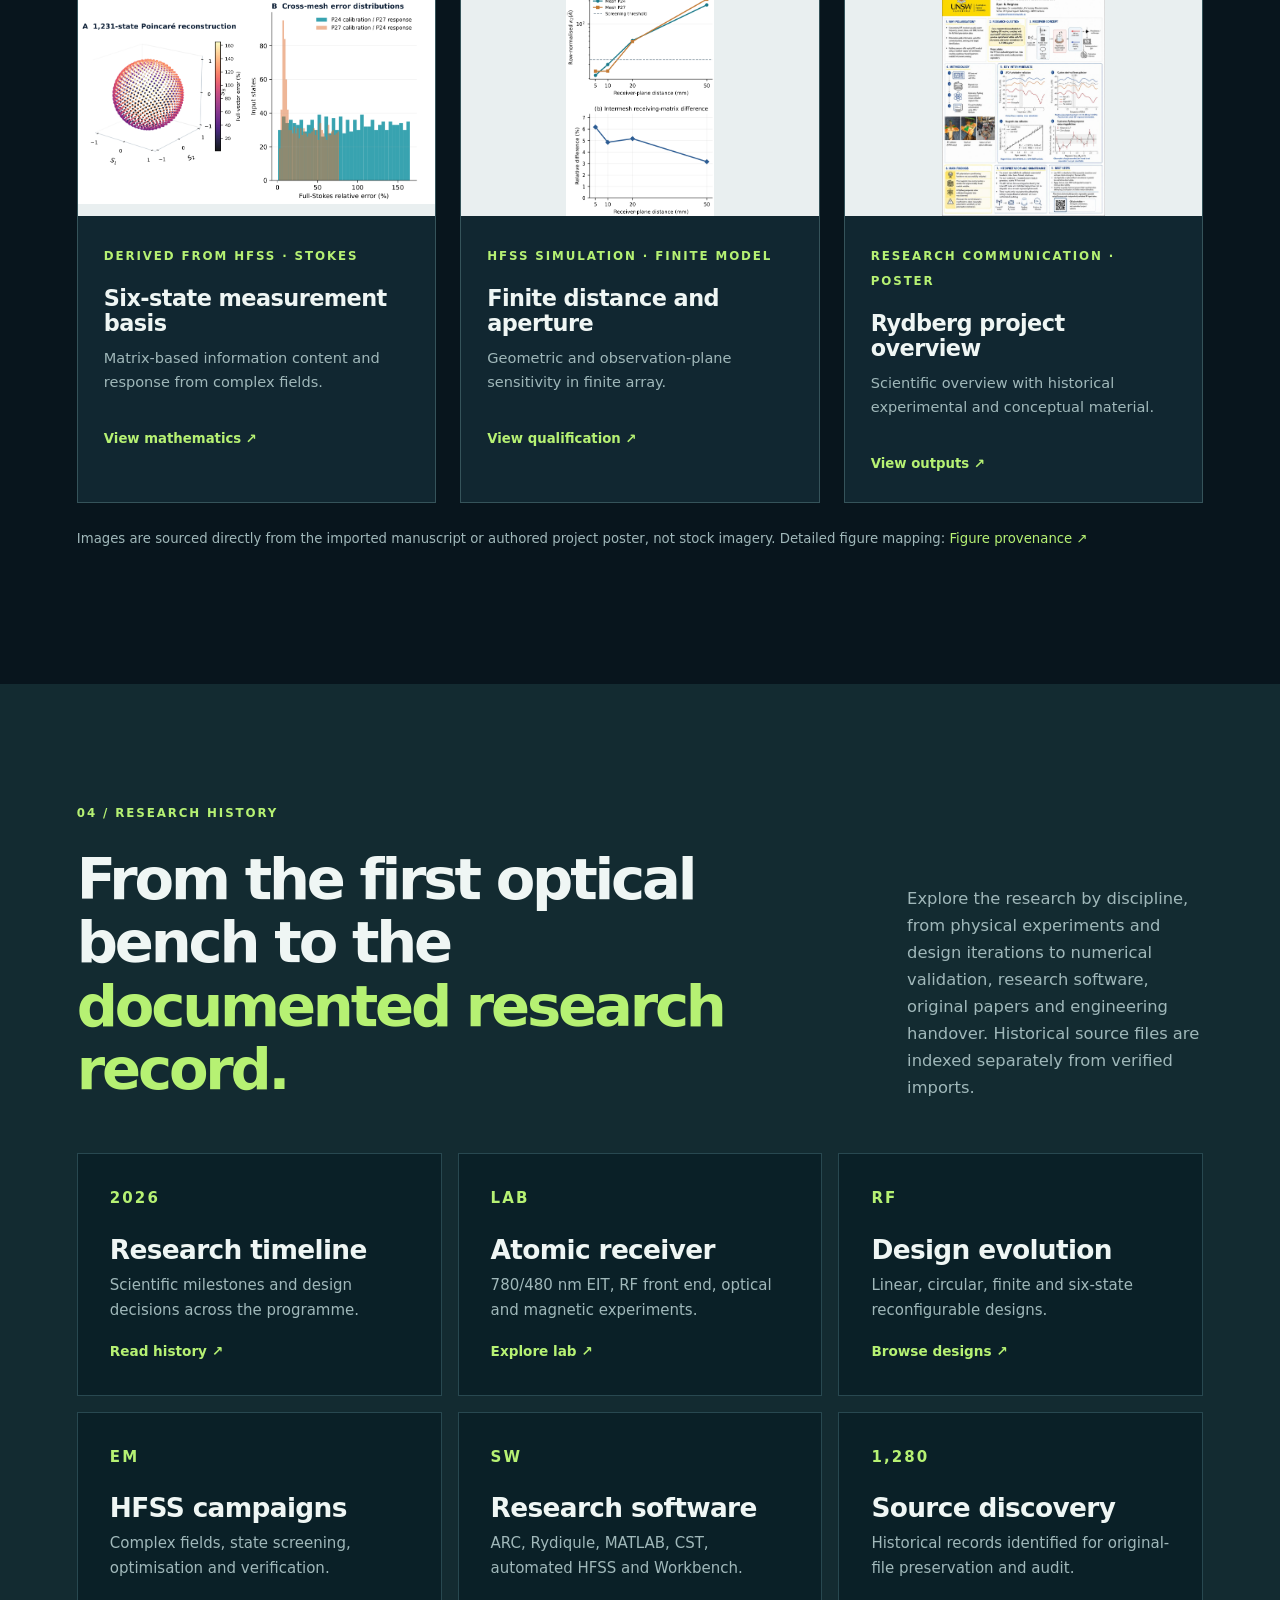
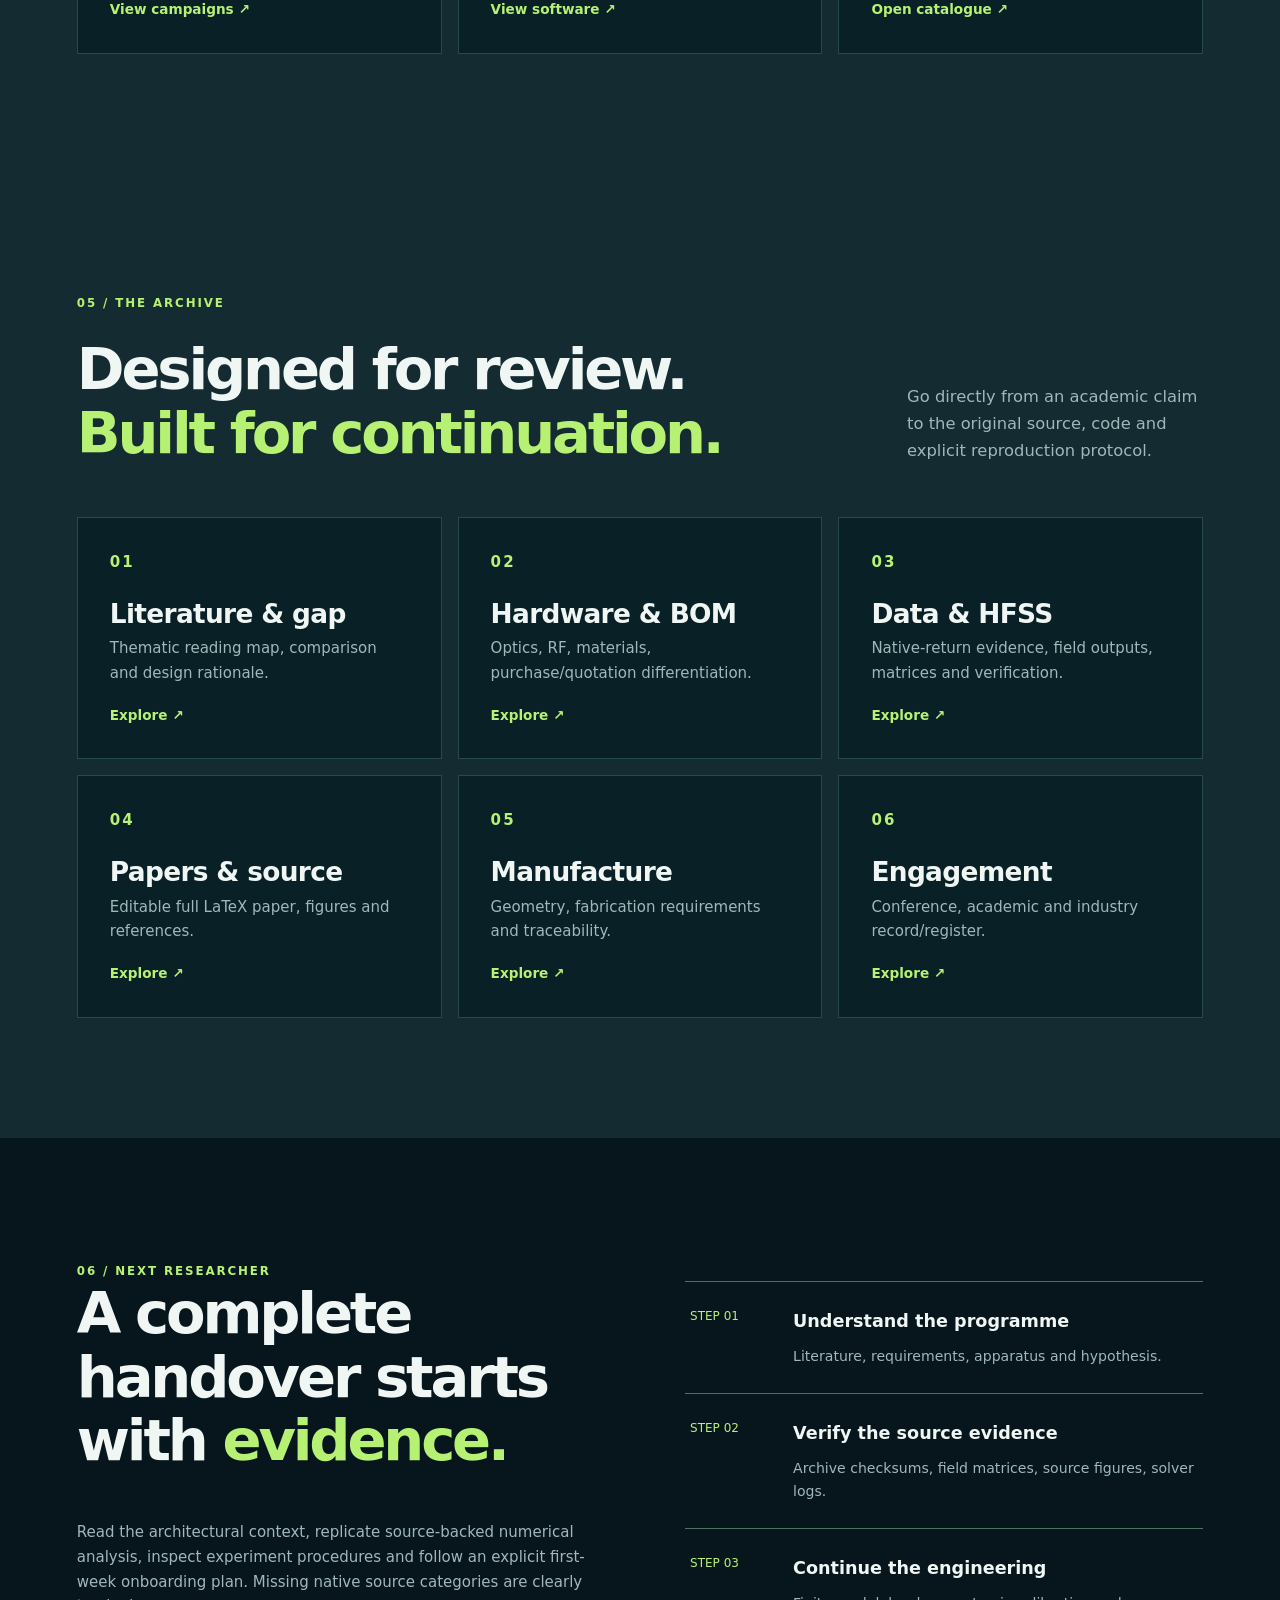
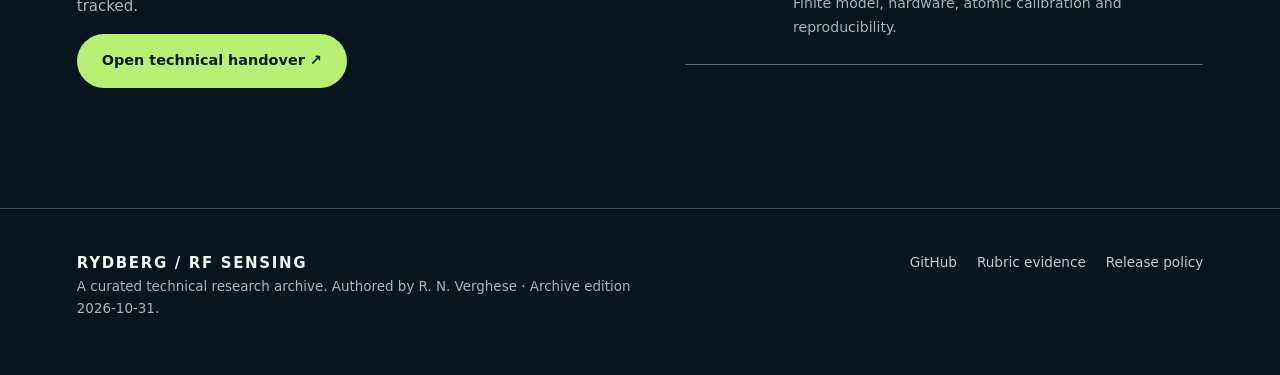
==== commit e69dc2ca: "fix(site): repair hosted links, scope Pages to site and integrate interactive explorer" ====
--- a/site/index.html
+++ b/site/index.html
@@ -1,19 +1,19 @@
 <!DOCTYPE html>
 <html lang="en"><head><meta charset="utf-8"><meta name="viewport" content="width=device-width,initial-scale=1"><meta name="description" content="Rydberg-87 RF sensing research, laboratory receiver, reconfigurable microwave metasurfaces, Stokes polarimetry and scientific handover"><title>Rydberg RF Sensing | Research Archive</title><link rel="stylesheet" href="style.css"></head>
-<body><header class="nav"><a class="brand" href="#home"><span class="atom">◉</span><span>RYDBERG<span class="muted"> / RF SENSING</span></span></a><nav><a href="#overview">Research</a><a href="#results">Results</a><a href="#gallery">Figures</a><a href="#history">History</a><a href="#handover">Handover</a></nav><a class="navcta" href="../README.md">Repository ↗</a></header>
-<main id="home"><section class="hero"><div class="hero-content"><div class="eyebrow">UNSW CANBERRA · MICROWAVE POLARIMETRY · RESEARCH ARCHIVE</div><h1>From atomic RF sensing to <em>polarisation-aware</em> receivers.</h1><p>Laboratory Rydberg electromagnetically induced transparency meets information-aware microwave metasurface design. A source-linked record of the physics, apparatus, simulation, evidence, and engineering methods.</p><div class="actions"><a class="button primary" href="#overview">Explore research <span>↘</span></a><a class="button subtle" href="../docs/handover/HANDOVER.md">Read handover ↗</a></div><div class="hero-stats"><div><b>780 <small>nm</small></b><span>Probe laser</span></div><div><b>480 <small>nm</small></b><span>Coupling laser</span></div><div><b>6 × 4</b><span>Stokes instrument</span></div></div></div><figure class="hero-visual"><img src="assets/lab-optical-bench.png" alt="Documented Rydberg RF laboratory optical apparatus from research manuscript"><figcaption>01 / Experimental optical apparatus · Manuscript Figure 1</figcaption></figure></section>
+<body><header class="nav"><a class="brand" href="#home"><span class="atom">◉</span><span>RYDBERG<span class="muted"> / RF SENSING</span></span></a><nav><a href="#overview">Research</a><a href="#interactive">Explorer</a><a href="#results">Results</a><a href="#gallery">Figures</a><a href="explorer.html">Explorer</a><a href="#history">History</a><a href="#handover">Handover</a></nav><a class="navcta" href="https://github.com/RV-crtl/Rydberg-Sensing-Research-Archive/blob/main/README.md">Repository ↗</a></header>
+<main id="home"><section class="hero"><div class="hero-content"><div class="eyebrow">UNSW CANBERRA · MICROWAVE POLARIMETRY · RESEARCH ARCHIVE</div><h1>From atomic RF sensing to <em>polarisation-aware</em> receivers.</h1><p>Laboratory Rydberg electromagnetically induced transparency meets information-aware microwave metasurface design. A source-linked record of the physics, apparatus, simulation, evidence, and engineering methods.</p><div class="actions"><a class="button primary" href="#overview">Explore research <span>↘</span></a><a class="button subtle" href="https://github.com/RV-crtl/Rydberg-Sensing-Research-Archive/blob/main/docs/handover/HANDOVER.md">Read handover ↗</a></div><div class="hero-stats"><div><b>780 <small>nm</small></b><span>Probe laser</span></div><div><b>480 <small>nm</small></b><span>Coupling laser</span></div><div><b>6 × 4</b><span>Stokes instrument</span></div></div></div><figure class="hero-visual"><img src="assets/lab-optical-bench.png" alt="Documented Rydberg RF laboratory optical apparatus from research manuscript"><figcaption>01 / Experimental optical apparatus · Manuscript Figure 1</figcaption></figure></section>
 <section class="marquee"><span>RUBIDIUM-87</span><i>◆</i><span>ATOMIC RECEIVER</span><i>◆</i><span>ANSYS HFSS</span><i>◆</i><span>STOKES RECONSTRUCTION</span><i>◆</i><span>REPRODUCIBLE SCIENCE</span></section>
-<section class="section" id="overview"><div class="section-top"><span class="section-id">01 / THE RESEARCH</span><h2>One programme.<br><em>Two complementary evidence streams.</em></h2><p>Experimental apparatus characterisation and electromagnetic simulation inform the same scientific goal, but each has its own independent evidence and limits.</p></div><div class="twocol"><article class="work-card"><div class="work-num">A / EXPERIMENT</div><h3>Rydberg atomic receiver</h3><p>Rb-87 vapour-cell EIT, 780/480 nm optical interrogation, RF antenna and polariser measurements, Helmholtz-coil calibration and optical readout.</p><a href="../docs/results/EXPERIMENTS.md">See laboratory research ↗</a></article><article class="work-card second"><div class="work-num">B / SIMULATION</div><h3>Switchable Stokes analyser</h3><p>Two-face copper geometry, six electromagnetic analyser states, complex-field extraction, instrument-matrix conditioning, independent mesh checks and finite-aperture study.</p><a href="../docs/engineering/METASURFACE.md">See analyser engineering ↗</a></article></div><div class="flowline"><span>LITERATURE</span><b>→</b><span>HARDWARE + HFSS</span><b>→</b><span>CALIBRATION</span><b>→</b><span>STOKES INFERENCE</span><b>→</b><span>EVIDENCE</span></div></section>
-<section class="section results" id="results"><div class="section-top"><span class="section-id">02 / VERIFIED ARTICLE FINDINGS</span><h2>Quantified electromagnetic <em>performance.</em></h2><p>All metrics below come from the current research manuscript's stated HFSS modelling and offline information criteria, not experimental atomic full-Stokes detection.</p></div><div class="metricgrid"><div class="metric"><b>36</b><span>Simulated copper geometries</span></div><div class="metric"><b>250<span> MHz</span></b><span>Accepted sampled frequency span</span></div><div class="metric"><b>9.53</b><span>Row-normalised condition number, 1.925 GHz</span></div><div class="metric"><b>0.551<span>%</span></b><span>Independent adapted-mesh disagreement</span></div><div class="metric"><b>40.8<span>%</span></b><span>Reduction in modelled information criterion</span></div><div class="metric"><b>3 × 3</b><span>Finite-array HFSS evaluation</span></div></div><div class="result-note"><strong>Scientific scope</strong><span>The simulated periodic analyser achieves rank four at the selected point. The 3 × 3 finite-array study reports weaker circular sensitivity and calibration transfer dependent on mesh. These are distinct conclusions.</span><a href="../docs/results/KEY_FINDINGS.md">Read evidence ↗</a></div></section>
+<section class="section" id="overview"><div class="section-top"><span class="section-id">01 / THE RESEARCH</span><h2>One programme.<br><em>Two complementary evidence streams.</em></h2><p>Experimental apparatus characterisation and electromagnetic simulation inform the same scientific goal, but each has its own independent evidence and limits.</p></div><div class="twocol"><article class="work-card"><div class="work-num">A / EXPERIMENT</div><h3>Rydberg atomic receiver</h3><p>Rb-87 vapour-cell EIT, 780/480 nm optical interrogation, RF antenna and polariser measurements, Helmholtz-coil calibration and optical readout.</p><a href="https://github.com/RV-crtl/Rydberg-Sensing-Research-Archive/blob/main/docs/results/EXPERIMENTS.md">See laboratory research ↗</a></article><article class="work-card second"><div class="work-num">B / SIMULATION</div><h3>Switchable Stokes analyser</h3><p>Two-face copper geometry, six electromagnetic analyser states, complex-field extraction, instrument-matrix conditioning, independent mesh checks and finite-aperture study.</p><a href="https://github.com/RV-crtl/Rydberg-Sensing-Research-Archive/blob/main/docs/engineering/METASURFACE.md">See analyser engineering ↗</a></article></div><div class="flowline"><span>LITERATURE</span><b>→</b><span>HARDWARE + HFSS</span><b>→</b><span>CALIBRATION</span><b>→</b><span>STOKES INFERENCE</span><b>→</b><span>EVIDENCE</span></div></section>
+<section class="section archive" id="interactive"><div class="section-top"><span class="section-id">LIVE / SCIENTIFIC EXPLORER</span><h2>Beyond images. <em>Explore the science.</em></h2><p>Rotate a Poincaré sphere, apply the documented HFSS-derived six-state instrument matrix, export model responses and search original sources. This is an offline numerical demonstration, not a physical atomic measurement.</p></div><div class="actions"><a class="button primary" href="explorer.html#model">Launch scientific explorer ↗</a><a class="button subtle" href="explorer.html#inventory">Search the archive ↗</a></div></section><section class="section results" id="results"><div class="section-top"><span class="section-id">02 / VERIFIED ARTICLE FINDINGS</span><h2>Quantified electromagnetic <em>performance.</em></h2><p>All metrics below come from the current research manuscript's stated HFSS modelling and offline information criteria, not experimental atomic full-Stokes detection.</p></div><div class="metricgrid"><div class="metric"><b>36</b><span>Simulated copper geometries</span></div><div class="metric"><b>250<span> MHz</span></b><span>Accepted sampled frequency span</span></div><div class="metric"><b>9.53</b><span>Row-normalised condition number, 1.925 GHz</span></div><div class="metric"><b>0.551<span>%</span></b><span>Independent adapted-mesh disagreement</span></div><div class="metric"><b>40.8<span>%</span></b><span>Reduction in modelled information criterion</span></div><div class="metric"><b>3 × 3</b><span>Finite-array HFSS evaluation</span></div></div><div class="result-note"><strong>Scientific scope</strong><span>The simulated periodic analyser achieves rank four at the selected point. The 3 × 3 finite-array study reports weaker circular sensitivity and calibration transfer dependent on mesh. These are distinct conclusions.</span><a href="https://github.com/RV-crtl/Rydberg-Sensing-Research-Archive/blob/main/docs/results/KEY_FINDINGS.md">Read evidence ↗</a></div></section>
 <section class="section gallery" id="gallery"><div class="section-top"><span class="section-id">03 / EVIDENCE & VISUALS</span><h2>Every figure has a <em>source.</em></h2><p>Actual manuscript figures have been paired with their own caption and origin. Filter by experimental versus HFSS-derived data to follow the correct evidence trail.</p></div><div class="filter" role="group" aria-label="Figure filter"><button class="active" data-filter="all">All figures</button><button data-filter="experiment">Experiment</button><button data-filter="simulation">HFSS / derived</button></div><div class="gallerygrid">
-<article class="figure" data-type="experiment"><a href="../papers/manuscript-source/figures/FINAL_F06_LINEAR_EXPERIMENT.pdf"><img loading="lazy" src="assets/linear-polarisation-experiment.png" alt="Manuscript experimental linear polarisation figure"></a><div class="figbody"><small>LABORATORY MEASUREMENT · FIGURE 6</small><h3>Linear polarisation response</h3><p>RF polarisation dependence from documented experiment.</p><a href="../docs/results/EXPERIMENTS.md">View context ↗</a></div></article>
-<article class="figure" data-type="simulation"><a href="../papers/manuscript-source/figures/FINAL_F07_OPTIMISATION.pdf"><img loading="lazy" src="assets/hfss-optimisation.png" alt="Paper HFSS geometry and state optimisation figure"></a><div class="figbody"><small>HFSS SIMULATION · OPTIMISATION</small><h3>Metasurface candidate selection</h3><p>Source-backed numerical search and acceptance outcomes.</p><a href="../docs/results/KEY_FINDINGS.md">View metrics ↗</a></div></article>
-<article class="figure" data-type="simulation"><a href="../papers/manuscript-source/figures/FINAL_F08_ADAPTED_RESULTS.pdf"><img loading="lazy" src="assets/hfss-adapted-mesh.png" alt="Paper independently adapted mesh results"></a><div class="figbody"><small>HFSS SIMULATION · VERIFICATION</small><h3>Independent mesh verification</h3><p>Separately adapted field-solution comparison.</p><a href="../docs/methods/HFSS_SOP.md">View method ↗</a></div></article>
-<article class="figure" data-type="simulation"><a href="../papers/manuscript-source/figures/FINAL_F09_STOKES_AB_VECTOR.pdf"><img loading="lazy" src="assets/stokes-instrument-response.png" alt="Six-state Stokes analyser matrix simulation figure"></a><div class="figbody"><small>DERIVED FROM HFSS · STOKES</small><h3>Six-state measurement basis</h3><p>Matrix-based information content and response from complex fields.</p><a href="../docs/engineering/METASURFACE.md">View mathematics ↗</a></div></article>
-<article class="figure" data-type="simulation"><a href="../papers/manuscript-source/figures/FINAL_F10_FINITE_DISTANCE.pdf"><img loading="lazy" src="assets/finite-distance-sensitivity.png" alt="Finite array HFSS predicted distance-dependent sensitivity"></a><div class="figbody"><small>HFSS SIMULATION · FINITE MODEL</small><h3>Finite distance and aperture</h3><p>Geometric and observation-plane sensitivity in finite array.</p><a href="../docs/results/KEY_FINDINGS.md">View qualification ↗</a></div></article>
-<article class="figure" data-type="experiment"><a href="../presentations/rydberg-receiver-research-poster.png"><img loading="lazy" src="assets/research-poster.jpg" alt="Rydberg RF receiver research poster"></a><div class="figbody"><small>RESEARCH COMMUNICATION · POSTER</small><h3>Rydberg project overview</h3><p>Scientific overview with historical experimental and conceptual material.</p><a href="../docs/research/PUBLICATIONS.md">View outputs ↗</a></div></article>
-</div><p class="caption-note">Images are sourced directly from the imported manuscript or authored project poster, not stock imagery. Detailed figure mapping: <a href="../docs/results/FIGURE_PROVENANCE.md">Figure provenance ↗</a></p></section>
-<section class="section archive" id="history"><div class="section-top"><span class="section-id">04 / RESEARCH HISTORY</span><h2>From the first optical bench to the <em>complete scientific record.</em></h2><p>Explore the research by discipline, from physical experiments and design iterations to numerical validation, research software, original papers and engineering handover. Historical source files are indexed separately from verified imports.</p></div><div class="archivegrid"><a href="../docs/history/DETAILED_RESEARCH_CHRONOLOGY.md"><span>2026</span><h3>Research timeline</h3><p>Scientific milestones and design decisions across the programme.</p><b>Read history ↗</b></a><a href="../docs/laboratory/OPTICAL_AND_ATOMIC_RECEIVER.md"><span>LAB</span><h3>Atomic receiver</h3><p>780/480 nm EIT, RF front end, optical and magnetic experiments.</p><b>Explore lab ↗</b></a><a href="../docs/design/POLARISER_AND_METASURFACE_DESIGN_LINEAGE.md"><span>RF</span><h3>Design evolution</h3><p>Linear, circular, finite and six-state reconfigurable designs.</p><b>Browse designs ↗</b></a><a href="../docs/simulations/HFSS_CAMPAIGN_LINEAGE.md"><span>EM</span><h3>HFSS campaigns</h3><p>Complex fields, state screening, optimisation and verification.</p><b>View campaigns ↗</b></a><a href="../docs/software/ATOMIC_MODELLING_AND_WORKBENCH.md"><span>SW</span><h3>Research software</h3><p>ARC, Rydiqule, MATLAB, CST, automated HFSS and Workbench.</p><b>View software ↗</b></a><a href="../docs/catalog/README.md"><span>1,280</span><h3>Source discovery</h3><p>Historical records identified for original-file preservation and audit.</p><b>Open catalogue ↗</b></a></div></section>
-<section class="section archive" id="archive"><div class="section-top"><span class="section-id">04 / THE ARCHIVE</span><h2>Designed for review.<br><em>Built for continuation.</em></h2><p>Go directly from an academic claim to the original source, code and explicit reproduction protocol.</p></div><div class="archivegrid"><a href="../docs/research/LITERATURE_MAP.md"><span>01</span><h3>Literature & gap</h3><p>Thematic reading map, comparison and design rationale.</p><b>Explore ↗</b></a><a href="../docs/engineering/HARDWARE_AND_BOM.md"><span>02</span><h3>Hardware & BOM</h3><p>Optics, RF, materials, purchase/quotation differentiation.</p><b>Explore ↗</b></a><a href="../docs/results/EVIDENCE_INDEX.md"><span>03</span><h3>Data & HFSS</h3><p>Native-return evidence, field outputs, matrices and verification.</p><b>Explore ↗</b></a><a href="../papers/manuscript-source/main.tex"><span>04</span><h3>Papers & source</h3><p>Editable full LaTeX paper, figures and references.</p><b>Explore ↗</b></a><a href="../docs/operations/MANUFACTURING.md"><span>05</span><h3>Manufacture</h3><p>Geometry, fabrication requirements and traceability.</p><b>Explore ↗</b></a><a href="../docs/operations/ENGAGEMENT.md"><span>06</span><h3>Engagement</h3><p>Conference, academic and industry record/register.</p><b>Explore ↗</b></a></div></section>
-<section class="section handover" id="handover"><div class="hand-left"><span class="section-id">05 / NEXT RESEARCHER</span><h2>A complete handover starts with <em>evidence.</em></h2><p>Read the architectural context, replicate source-backed numerical analysis, inspect experiment procedures and follow an explicit first-week onboarding plan. Missing native source categories are clearly tracked.</p><a class="button primary" href="../docs/handover/HANDOVER.md">Open technical handover ↗</a></div><div class="hand-right"><div class="phase"><span>STEP 01</span><b>Understand the programme</b><p>Literature, requirements, apparatus and hypothesis.</p></div><div class="phase"><span>STEP 02</span><b>Verify the source evidence</b><p>Archive checksums, field matrices, source figures, solver logs.</p></div><div class="phase"><span>STEP 03</span><b>Continue the engineering</b><p>Finite model, hardware, atomic calibration and reproducibility.</p></div></div></section>
-</main><footer><div><strong>RYDBERG / RF SENSING</strong><p>A curated technical research archive. Authored by R. N. Verghese · Archive edition 2026-10-31.</p></div><div><a href="../README.md">GitHub</a><a href="../docs/traceability/RUBRIC_MAPPING.md">Rubric evidence</a><a href="../docs/operations/RELEASE_POLICY.md">Release policy</a></div></footer><script src="app.js"></script></body></html>+<article class="figure" data-type="experiment"><a href="https://github.com/RV-crtl/Rydberg-Sensing-Research-Archive/blob/main/papers/manuscript-source/figures/FINAL_F06_LINEAR_EXPERIMENT.pdf"><img loading="lazy" src="assets/linear-polarisation-experiment.png" alt="Manuscript experimental linear polarisation figure"></a><div class="figbody"><small>LABORATORY MEASUREMENT · FIGURE 6</small><h3>Linear polarisation response</h3><p>RF polarisation dependence from documented experiment.</p><a href="https://github.com/RV-crtl/Rydberg-Sensing-Research-Archive/blob/main/docs/results/EXPERIMENTS.md">View context ↗</a></div></article>
+<article class="figure" data-type="simulation"><a href="https://github.com/RV-crtl/Rydberg-Sensing-Research-Archive/blob/main/papers/manuscript-source/figures/FINAL_F07_OPTIMISATION.pdf"><img loading="lazy" src="assets/hfss-optimisation.png" alt="Paper HFSS geometry and state optimisation figure"></a><div class="figbody"><small>HFSS SIMULATION · OPTIMISATION</small><h3>Metasurface candidate selection</h3><p>Source-backed numerical search and acceptance outcomes.</p><a href="https://github.com/RV-crtl/Rydberg-Sensing-Research-Archive/blob/main/docs/results/KEY_FINDINGS.md">View metrics ↗</a></div></article>
+<article class="figure" data-type="simulation"><a href="https://github.com/RV-crtl/Rydberg-Sensing-Research-Archive/blob/main/papers/manuscript-source/figures/FINAL_F08_ADAPTED_RESULTS.pdf"><img loading="lazy" src="assets/hfss-adapted-mesh.png" alt="Paper independently adapted mesh results"></a><div class="figbody"><small>HFSS SIMULATION · VERIFICATION</small><h3>Independent mesh verification</h3><p>Separately adapted field-solution comparison.</p><a href="https://github.com/RV-crtl/Rydberg-Sensing-Research-Archive/blob/main/docs/methods/HFSS_SOP.md">View method ↗</a></div></article>
+<article class="figure" data-type="simulation"><a href="https://github.com/RV-crtl/Rydberg-Sensing-Research-Archive/blob/main/papers/manuscript-source/figures/FINAL_F09_STOKES_AB_VECTOR.pdf"><img loading="lazy" src="assets/stokes-instrument-response.png" alt="Six-state Stokes analyser matrix simulation figure"></a><div class="figbody"><small>DERIVED FROM HFSS · STOKES</small><h3>Six-state measurement basis</h3><p>Matrix-based information content and response from complex fields.</p><a href="https://github.com/RV-crtl/Rydberg-Sensing-Research-Archive/blob/main/docs/engineering/METASURFACE.md">View mathematics ↗</a></div></article>
+<article class="figure" data-type="simulation"><a href="https://github.com/RV-crtl/Rydberg-Sensing-Research-Archive/blob/main/papers/manuscript-source/figures/FINAL_F10_FINITE_DISTANCE.pdf"><img loading="lazy" src="assets/finite-distance-sensitivity.png" alt="Finite array HFSS predicted distance-dependent sensitivity"></a><div class="figbody"><small>HFSS SIMULATION · FINITE MODEL</small><h3>Finite distance and aperture</h3><p>Geometric and observation-plane sensitivity in finite array.</p><a href="https://github.com/RV-crtl/Rydberg-Sensing-Research-Archive/blob/main/docs/results/KEY_FINDINGS.md">View qualification ↗</a></div></article>
+<article class="figure" data-type="experiment"><a href="https://github.com/RV-crtl/Rydberg-Sensing-Research-Archive/blob/main/presentations/rydberg-receiver-research-poster.png"><img loading="lazy" src="assets/research-poster.jpg" alt="Rydberg RF receiver research poster"></a><div class="figbody"><small>RESEARCH COMMUNICATION · POSTER</small><h3>Rydberg project overview</h3><p>Scientific overview with historical experimental and conceptual material.</p><a href="https://github.com/RV-crtl/Rydberg-Sensing-Research-Archive/blob/main/docs/research/PUBLICATIONS.md">View outputs ↗</a></div></article>
+</div><p class="caption-note">Images are sourced directly from the imported manuscript or authored project poster, not stock imagery. Detailed figure mapping: <a href="https://github.com/RV-crtl/Rydberg-Sensing-Research-Archive/blob/main/docs/results/FIGURE_PROVENANCE.md">Figure provenance ↗</a></p></section>
+<section class="section archive" id="history"><div class="section-top"><span class="section-id">04 / RESEARCH HISTORY</span><h2>From the first optical bench to the <em>documented research record.</em></h2><p>Explore the research by discipline, from physical experiments and design iterations to numerical validation, research software, original papers and engineering handover. Historical source files are indexed separately from verified imports.</p></div><div class="archivegrid"><a href="https://github.com/RV-crtl/Rydberg-Sensing-Research-Archive/blob/main/docs/history/DETAILED_RESEARCH_CHRONOLOGY.md"><span>2026</span><h3>Research timeline</h3><p>Scientific milestones and design decisions across the programme.</p><b>Read history ↗</b></a><a href="https://github.com/RV-crtl/Rydberg-Sensing-Research-Archive/blob/main/docs/laboratory/OPTICAL_AND_ATOMIC_RECEIVER.md"><span>LAB</span><h3>Atomic receiver</h3><p>780/480 nm EIT, RF front end, optical and magnetic experiments.</p><b>Explore lab ↗</b></a><a href="https://github.com/RV-crtl/Rydberg-Sensing-Research-Archive/blob/main/docs/design/POLARISER_AND_METASURFACE_DESIGN_LINEAGE.md"><span>RF</span><h3>Design evolution</h3><p>Linear, circular, finite and six-state reconfigurable designs.</p><b>Browse designs ↗</b></a><a href="https://github.com/RV-crtl/Rydberg-Sensing-Research-Archive/blob/main/docs/simulations/HFSS_CAMPAIGN_LINEAGE.md"><span>EM</span><h3>HFSS campaigns</h3><p>Complex fields, state screening, optimisation and verification.</p><b>View campaigns ↗</b></a><a href="https://github.com/RV-crtl/Rydberg-Sensing-Research-Archive/blob/main/docs/software/ATOMIC_MODELLING_AND_WORKBENCH.md"><span>SW</span><h3>Research software</h3><p>ARC, Rydiqule, MATLAB, CST, automated HFSS and Workbench.</p><b>View software ↗</b></a><a href="https://github.com/RV-crtl/Rydberg-Sensing-Research-Archive/blob/main/docs/catalog/README.md"><span>1,280</span><h3>Source discovery</h3><p>Historical records identified for original-file preservation and audit.</p><b>Open catalogue ↗</b></a></div></section>
+<section class="section archive" id="archive"><div class="section-top"><span class="section-id">05 / THE ARCHIVE</span><h2>Designed for review.<br><em>Built for continuation.</em></h2><p>Go directly from an academic claim to the original source, code and explicit reproduction protocol.</p></div><div class="archivegrid"><a href="https://github.com/RV-crtl/Rydberg-Sensing-Research-Archive/blob/main/docs/research/LITERATURE_MAP.md"><span>01</span><h3>Literature & gap</h3><p>Thematic reading map, comparison and design rationale.</p><b>Explore ↗</b></a><a href="https://github.com/RV-crtl/Rydberg-Sensing-Research-Archive/blob/main/docs/engineering/HARDWARE_AND_BOM.md"><span>02</span><h3>Hardware & BOM</h3><p>Optics, RF, materials, purchase/quotation differentiation.</p><b>Explore ↗</b></a><a href="https://github.com/RV-crtl/Rydberg-Sensing-Research-Archive/blob/main/docs/results/EVIDENCE_INDEX.md"><span>03</span><h3>Data & HFSS</h3><p>Native-return evidence, field outputs, matrices and verification.</p><b>Explore ↗</b></a><a href="https://github.com/RV-crtl/Rydberg-Sensing-Research-Archive/blob/main/papers/manuscript-source/main.tex"><span>04</span><h3>Papers & source</h3><p>Editable full LaTeX paper, figures and references.</p><b>Explore ↗</b></a><a href="https://github.com/RV-crtl/Rydberg-Sensing-Research-Archive/blob/main/docs/operations/MANUFACTURING.md"><span>05</span><h3>Manufacture</h3><p>Geometry, fabrication requirements and traceability.</p><b>Explore ↗</b></a><a href="https://github.com/RV-crtl/Rydberg-Sensing-Research-Archive/blob/main/docs/operations/ENGAGEMENT.md"><span>06</span><h3>Engagement</h3><p>Conference, academic and industry record/register.</p><b>Explore ↗</b></a></div></section>
+<section class="section handover" id="handover"><div class="hand-left"><span class="section-id">06 / NEXT RESEARCHER</span><h2>A complete handover starts with <em>evidence.</em></h2><p>Read the architectural context, replicate source-backed numerical analysis, inspect experiment procedures and follow an explicit first-week onboarding plan. Missing native source categories are clearly tracked.</p><a class="button primary" href="https://github.com/RV-crtl/Rydberg-Sensing-Research-Archive/blob/main/docs/handover/HANDOVER.md">Open technical handover ↗</a></div><div class="hand-right"><div class="phase"><span>STEP 01</span><b>Understand the programme</b><p>Literature, requirements, apparatus and hypothesis.</p></div><div class="phase"><span>STEP 02</span><b>Verify the source evidence</b><p>Archive checksums, field matrices, source figures, solver logs.</p></div><div class="phase"><span>STEP 03</span><b>Continue the engineering</b><p>Finite model, hardware, atomic calibration and reproducibility.</p></div></div></section>
+</main><footer><div><strong>RYDBERG / RF SENSING</strong><p>A curated technical research archive. Authored by R. N. Verghese · Archive edition 2026-10-31.</p></div><div><a href="https://github.com/RV-crtl/Rydberg-Sensing-Research-Archive/blob/main/README.md">GitHub</a><a href="https://github.com/RV-crtl/Rydberg-Sensing-Research-Archive/blob/main/docs/traceability/RUBRIC_MAPPING.md">Rubric evidence</a><a href="https://github.com/RV-crtl/Rydberg-Sensing-Research-Archive/blob/main/docs/operations/RELEASE_POLICY.md">Release policy</a></div></footer><script src="app.js"></script></body></html>
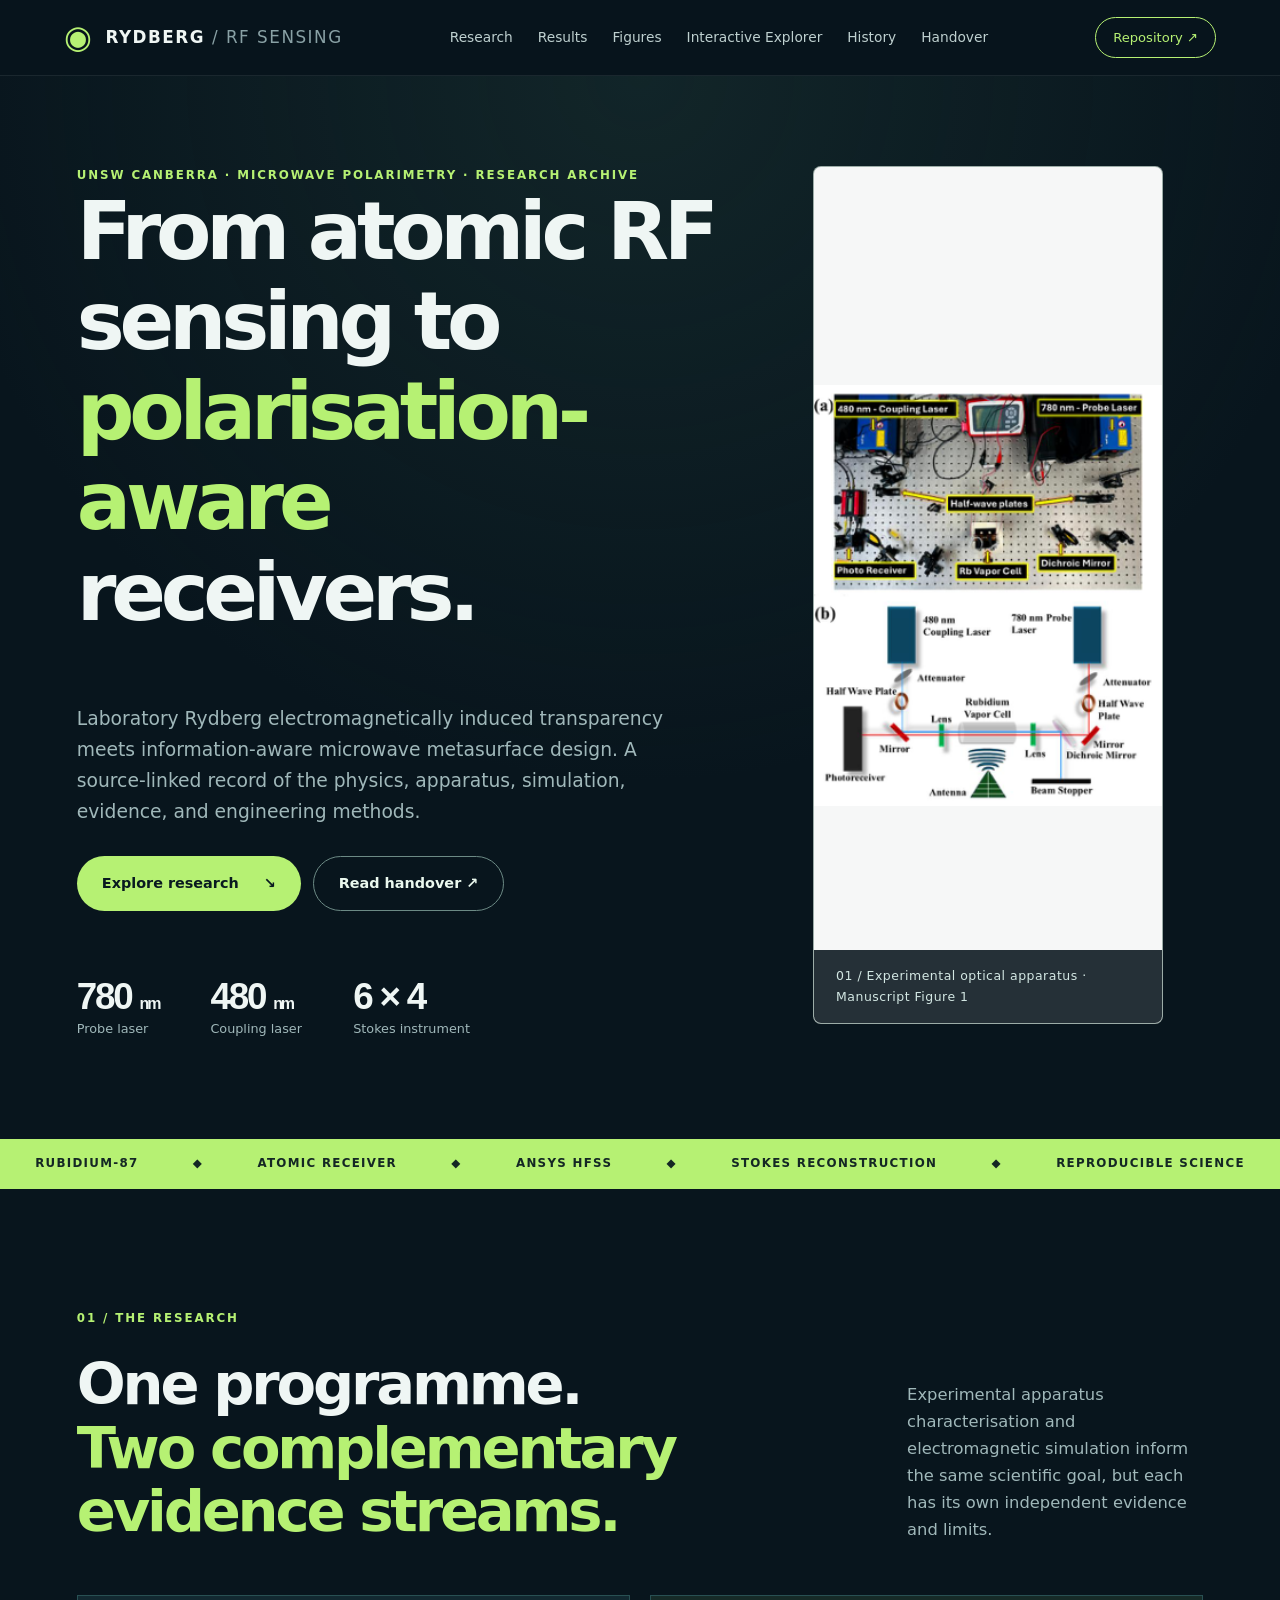
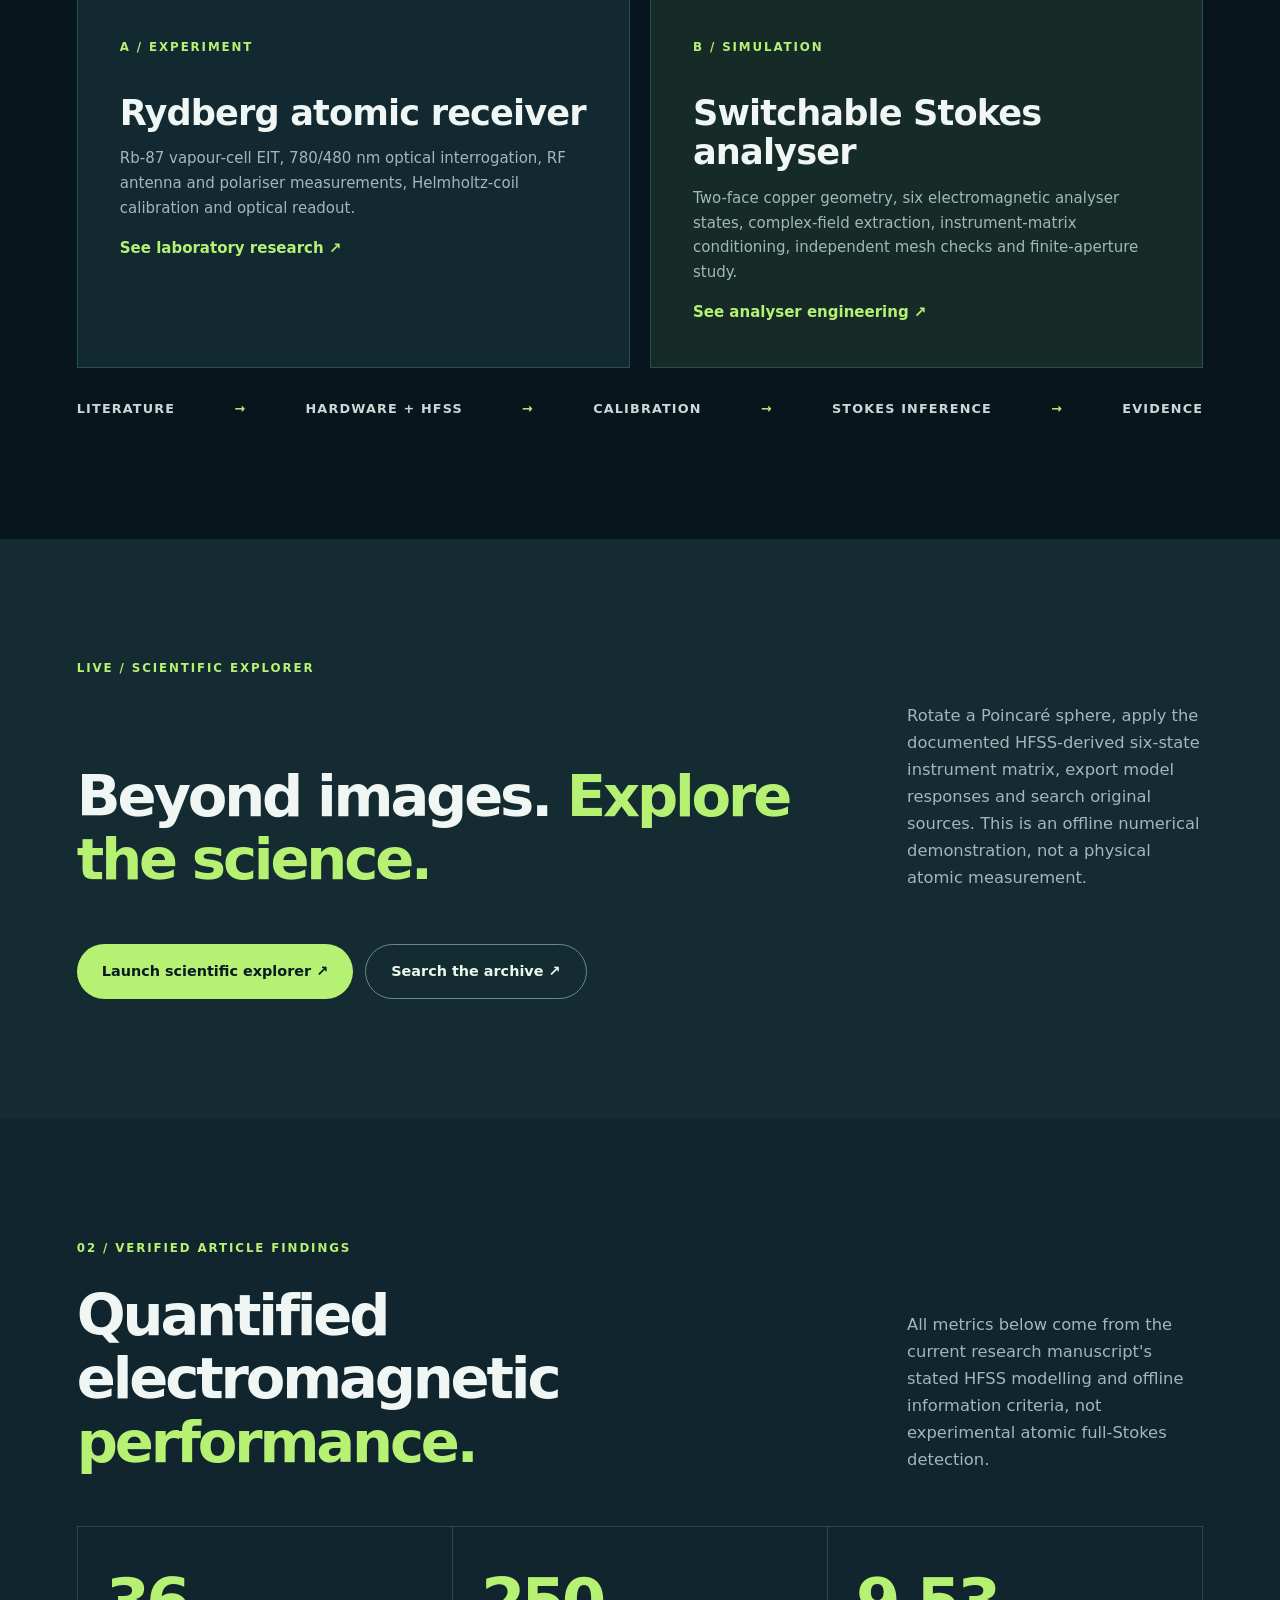
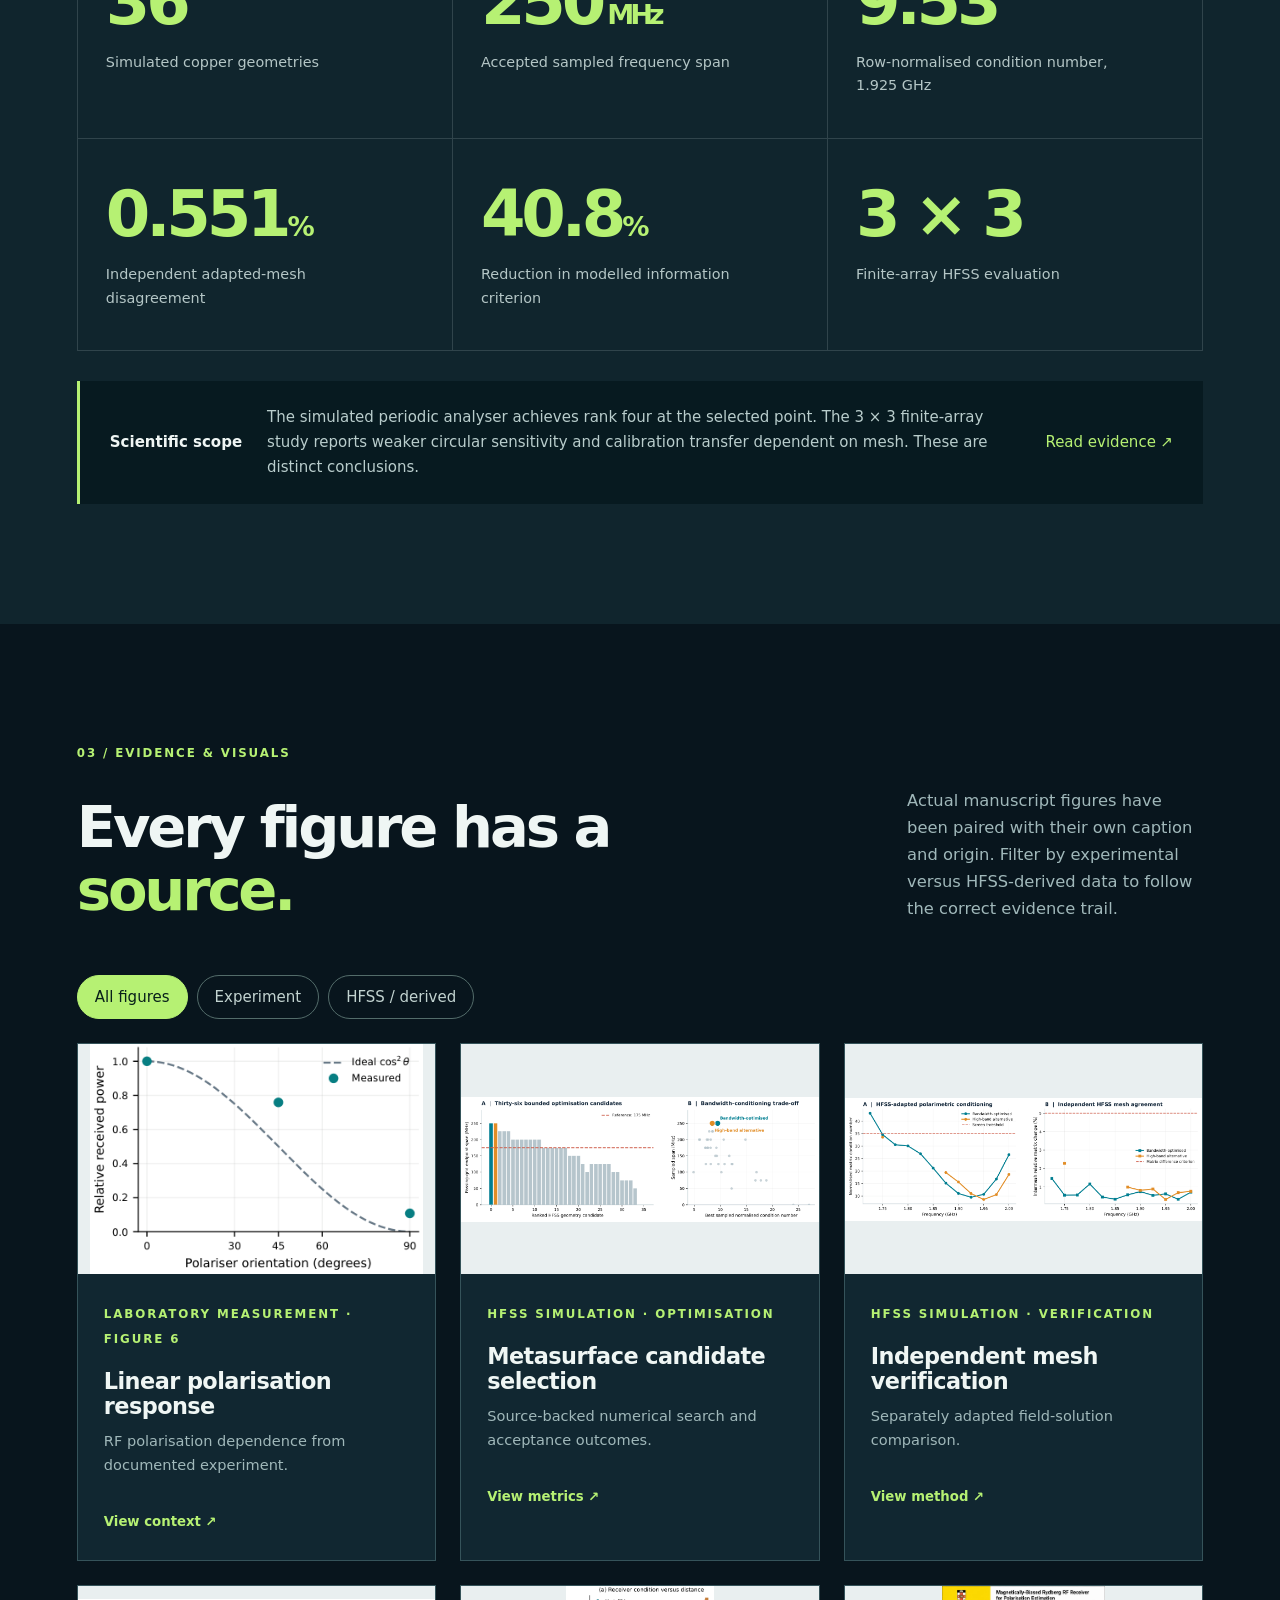
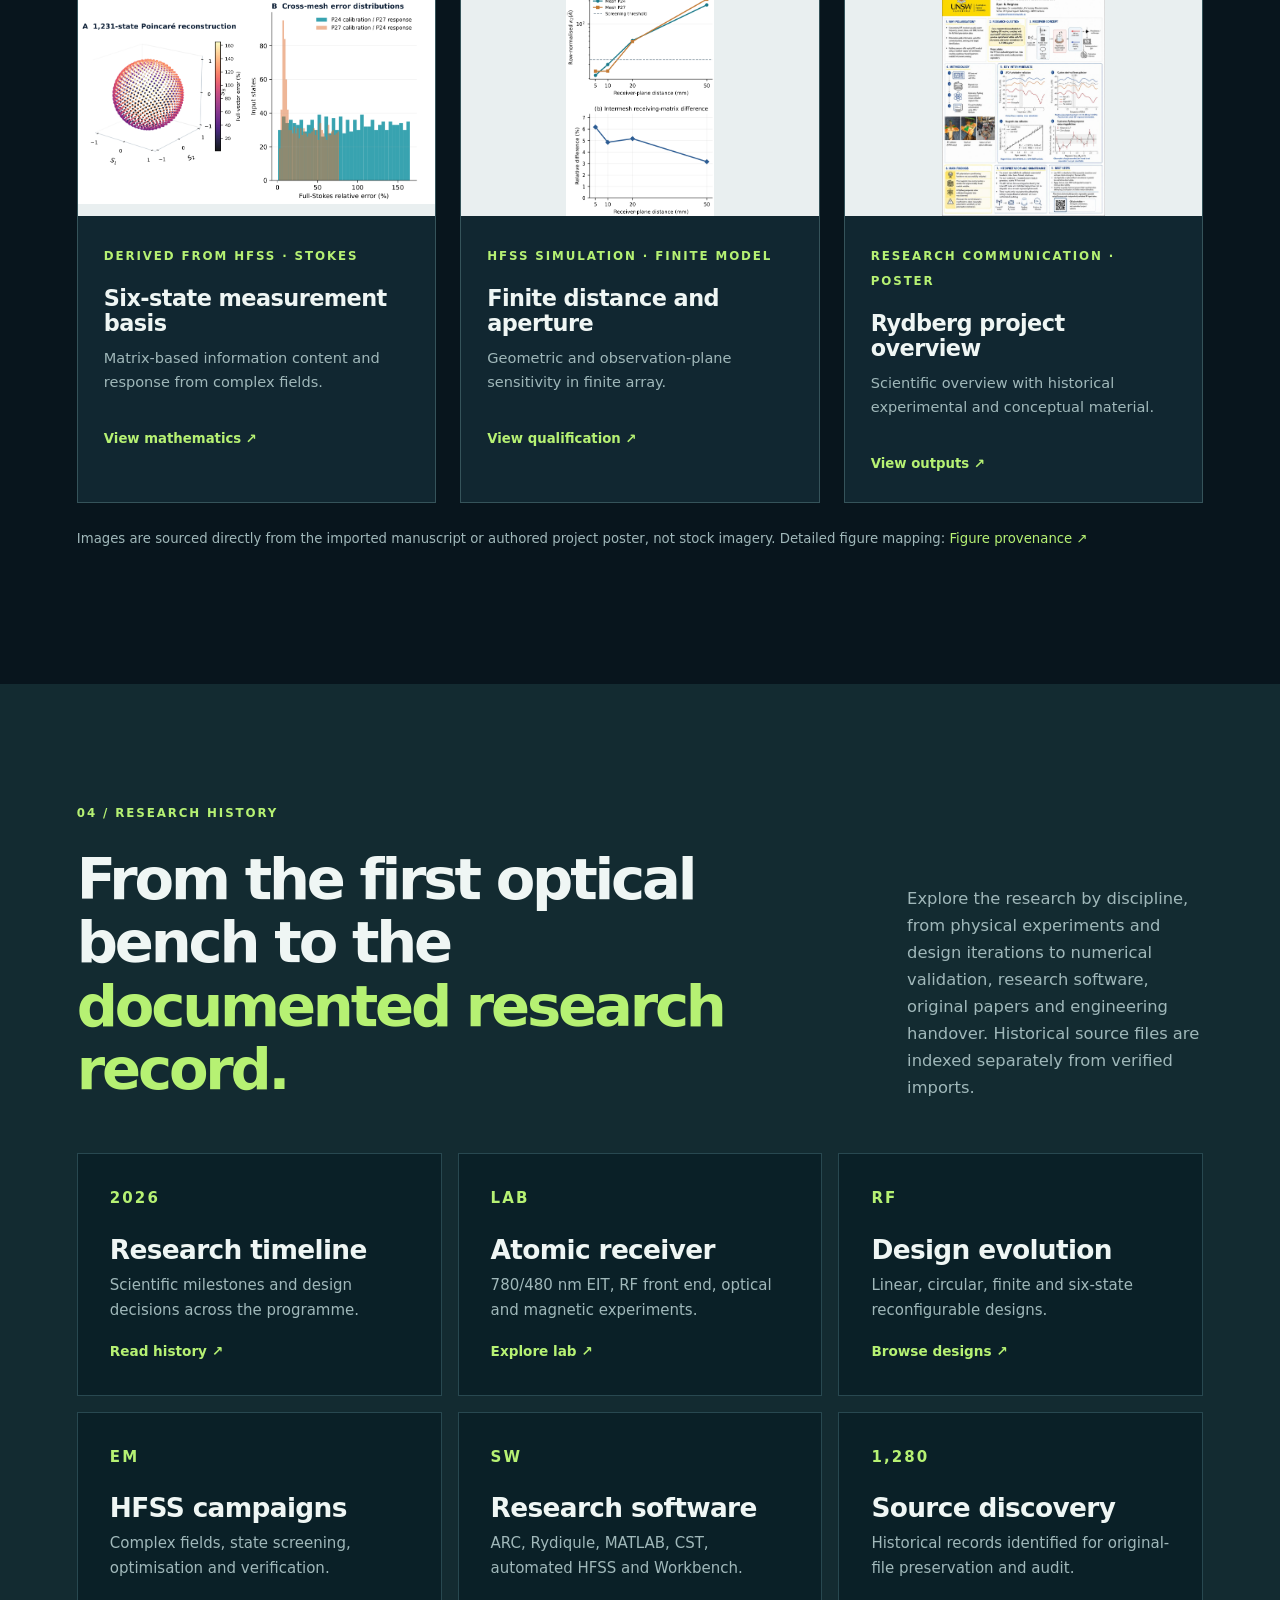
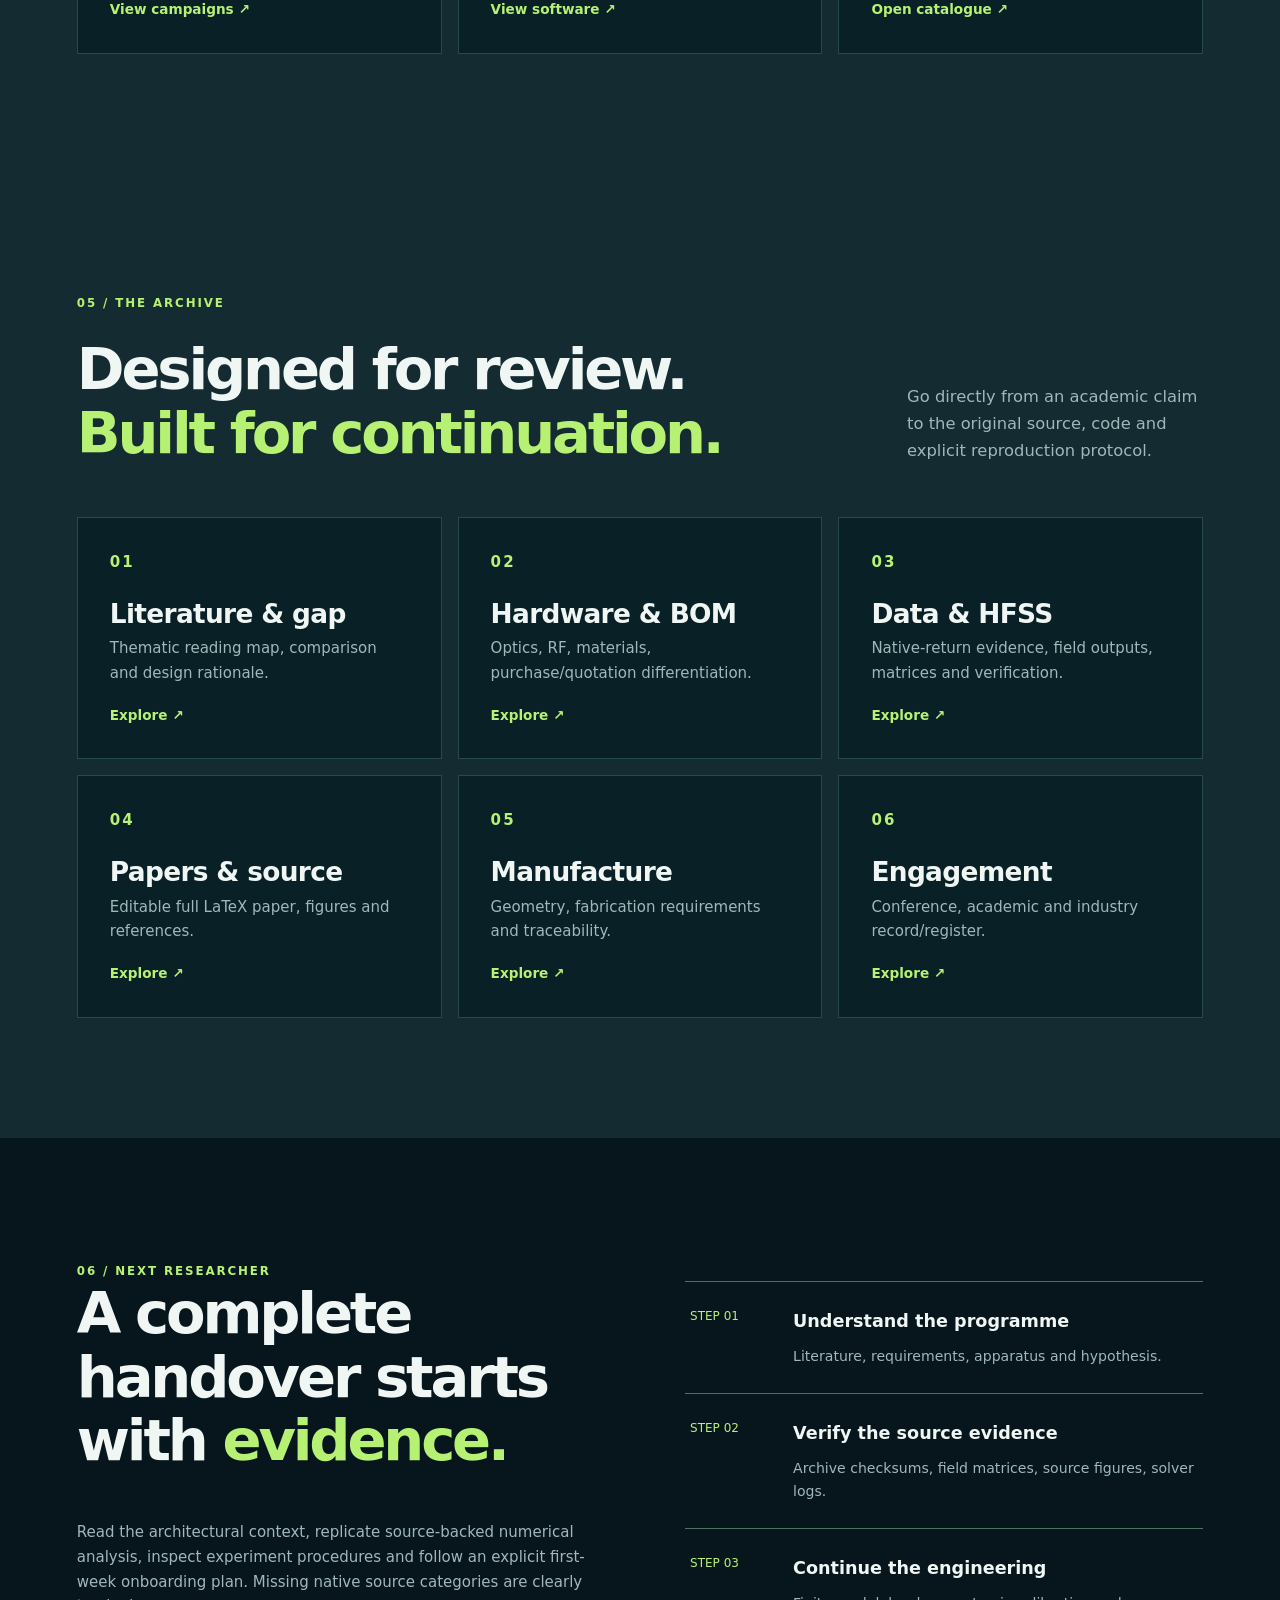
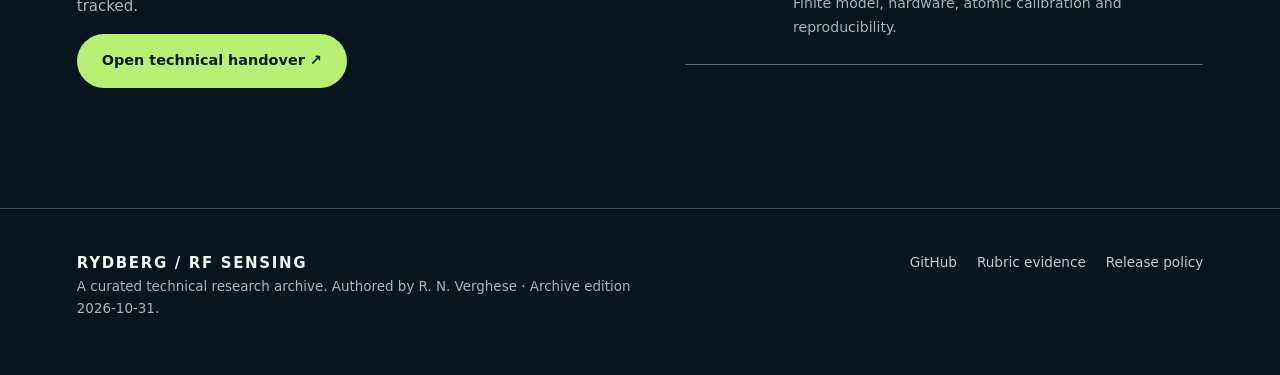
==== commit 99db5a41: "fix(ui): remove duplicate explorer navigation entry" ====
--- a/site/index.html
+++ b/site/index.html
@@ -1,6 +1,6 @@
 <!DOCTYPE html>
 <html lang="en"><head><meta charset="utf-8"><meta name="viewport" content="width=device-width,initial-scale=1"><meta name="description" content="Rydberg-87 RF sensing research, laboratory receiver, reconfigurable microwave metasurfaces, Stokes polarimetry and scientific handover"><title>Rydberg RF Sensing | Research Archive</title><link rel="stylesheet" href="style.css"></head>
-<body><header class="nav"><a class="brand" href="#home"><span class="atom">◉</span><span>RYDBERG<span class="muted"> / RF SENSING</span></span></a><nav><a href="#overview">Research</a><a href="#interactive">Explorer</a><a href="#results">Results</a><a href="#gallery">Figures</a><a href="explorer.html">Explorer</a><a href="#history">History</a><a href="#handover">Handover</a></nav><a class="navcta" href="https://github.com/RV-crtl/Rydberg-Sensing-Research-Archive/blob/main/README.md">Repository ↗</a></header>
+<body><header class="nav"><a class="brand" href="#home"><span class="atom">◉</span><span>RYDBERG<span class="muted"> / RF SENSING</span></span></a><nav><a href="#overview">Research</a><a href="#results">Results</a><a href="#gallery">Figures</a><a href="explorer.html">Interactive Explorer</a><a href="#history">History</a><a href="#handover">Handover</a></nav><a class="navcta" href="https://github.com/RV-crtl/Rydberg-Sensing-Research-Archive/blob/main/README.md">Repository ↗</a></header>
 <main id="home"><section class="hero"><div class="hero-content"><div class="eyebrow">UNSW CANBERRA · MICROWAVE POLARIMETRY · RESEARCH ARCHIVE</div><h1>From atomic RF sensing to <em>polarisation-aware</em> receivers.</h1><p>Laboratory Rydberg electromagnetically induced transparency meets information-aware microwave metasurface design. A source-linked record of the physics, apparatus, simulation, evidence, and engineering methods.</p><div class="actions"><a class="button primary" href="#overview">Explore research <span>↘</span></a><a class="button subtle" href="https://github.com/RV-crtl/Rydberg-Sensing-Research-Archive/blob/main/docs/handover/HANDOVER.md">Read handover ↗</a></div><div class="hero-stats"><div><b>780 <small>nm</small></b><span>Probe laser</span></div><div><b>480 <small>nm</small></b><span>Coupling laser</span></div><div><b>6 × 4</b><span>Stokes instrument</span></div></div></div><figure class="hero-visual"><img src="assets/lab-optical-bench.png" alt="Documented Rydberg RF laboratory optical apparatus from research manuscript"><figcaption>01 / Experimental optical apparatus · Manuscript Figure 1</figcaption></figure></section>
 <section class="marquee"><span>RUBIDIUM-87</span><i>◆</i><span>ATOMIC RECEIVER</span><i>◆</i><span>ANSYS HFSS</span><i>◆</i><span>STOKES RECONSTRUCTION</span><i>◆</i><span>REPRODUCIBLE SCIENCE</span></section>
 <section class="section" id="overview"><div class="section-top"><span class="section-id">01 / THE RESEARCH</span><h2>One programme.<br><em>Two complementary evidence streams.</em></h2><p>Experimental apparatus characterisation and electromagnetic simulation inform the same scientific goal, but each has its own independent evidence and limits.</p></div><div class="twocol"><article class="work-card"><div class="work-num">A / EXPERIMENT</div><h3>Rydberg atomic receiver</h3><p>Rb-87 vapour-cell EIT, 780/480 nm optical interrogation, RF antenna and polariser measurements, Helmholtz-coil calibration and optical readout.</p><a href="https://github.com/RV-crtl/Rydberg-Sensing-Research-Archive/blob/main/docs/results/EXPERIMENTS.md">See laboratory research ↗</a></article><article class="work-card second"><div class="work-num">B / SIMULATION</div><h3>Switchable Stokes analyser</h3><p>Two-face copper geometry, six electromagnetic analyser states, complex-field extraction, instrument-matrix conditioning, independent mesh checks and finite-aperture study.</p><a href="https://github.com/RV-crtl/Rydberg-Sensing-Research-Archive/blob/main/docs/engineering/METASURFACE.md">See analyser engineering ↗</a></article></div><div class="flowline"><span>LITERATURE</span><b>→</b><span>HARDWARE + HFSS</span><b>→</b><span>CALIBRATION</span><b>→</b><span>STOKES INFERENCE</span><b>→</b><span>EVIDENCE</span></div></section>
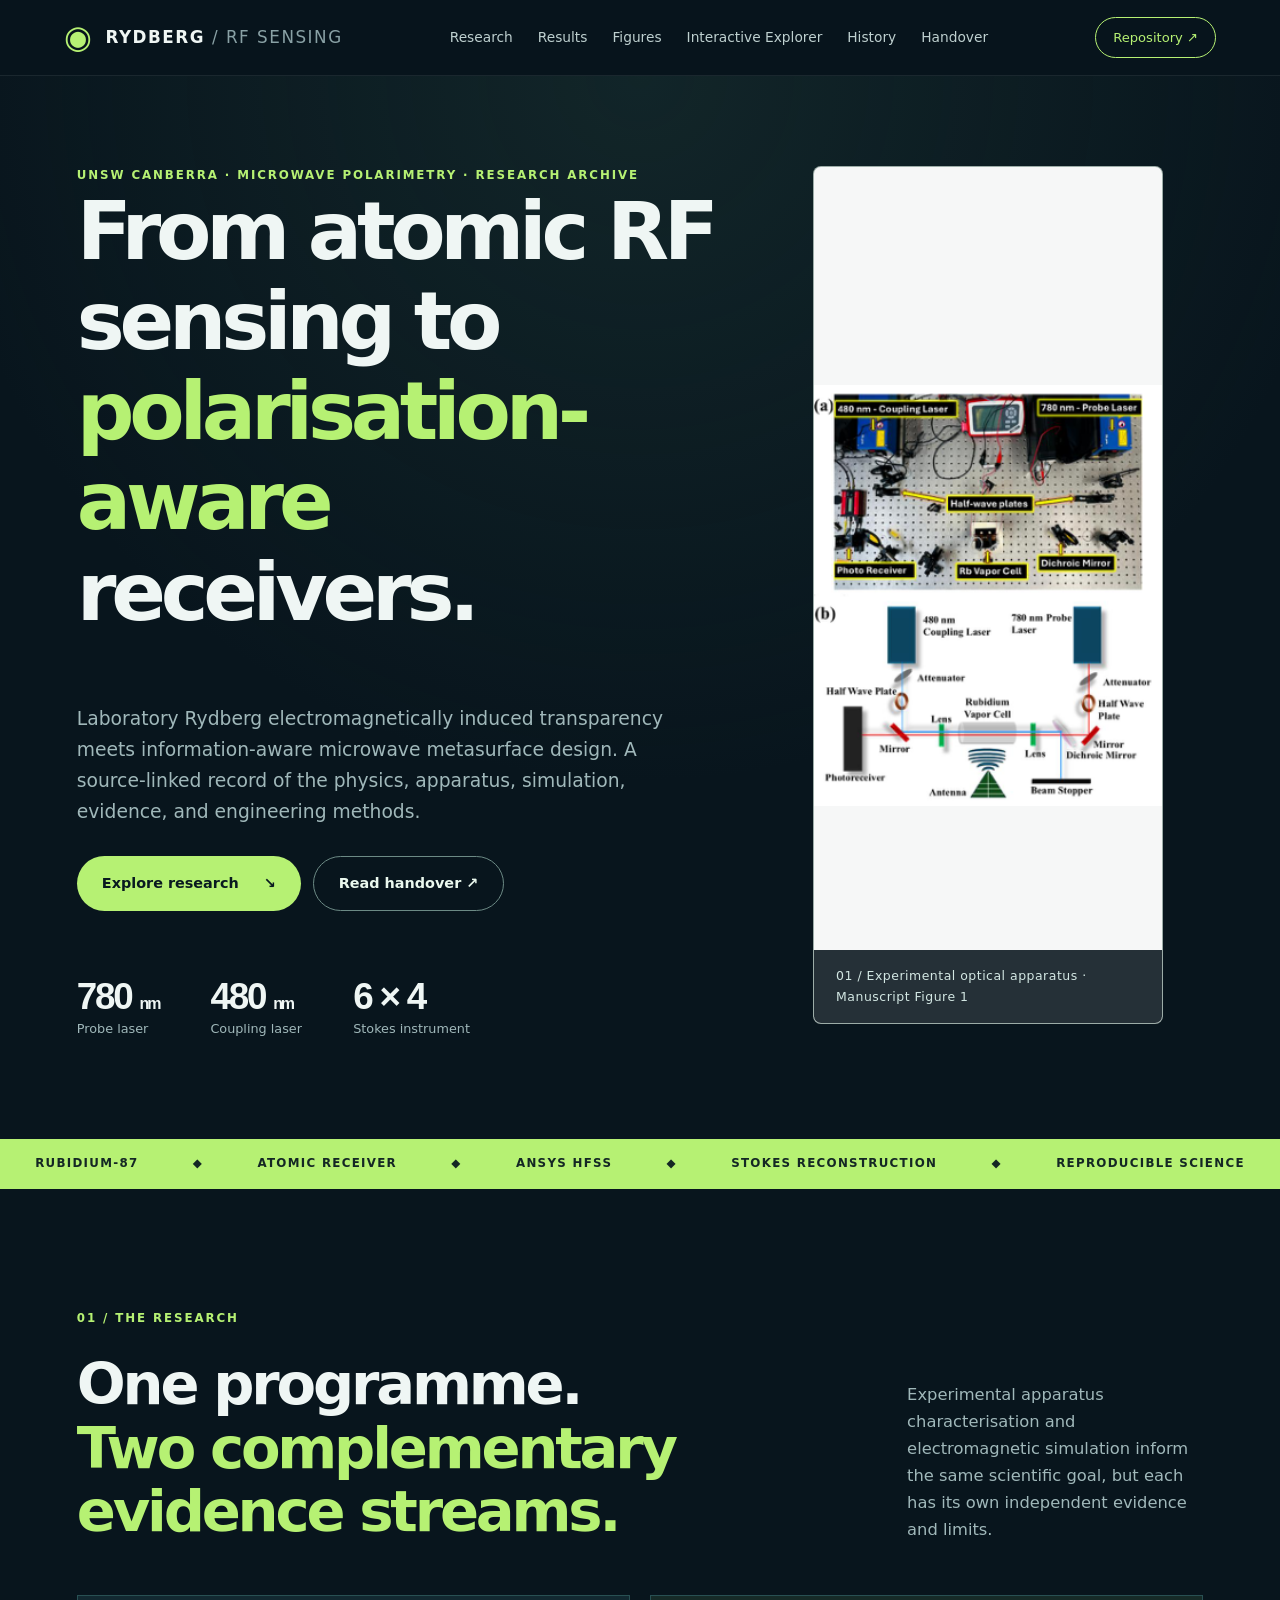
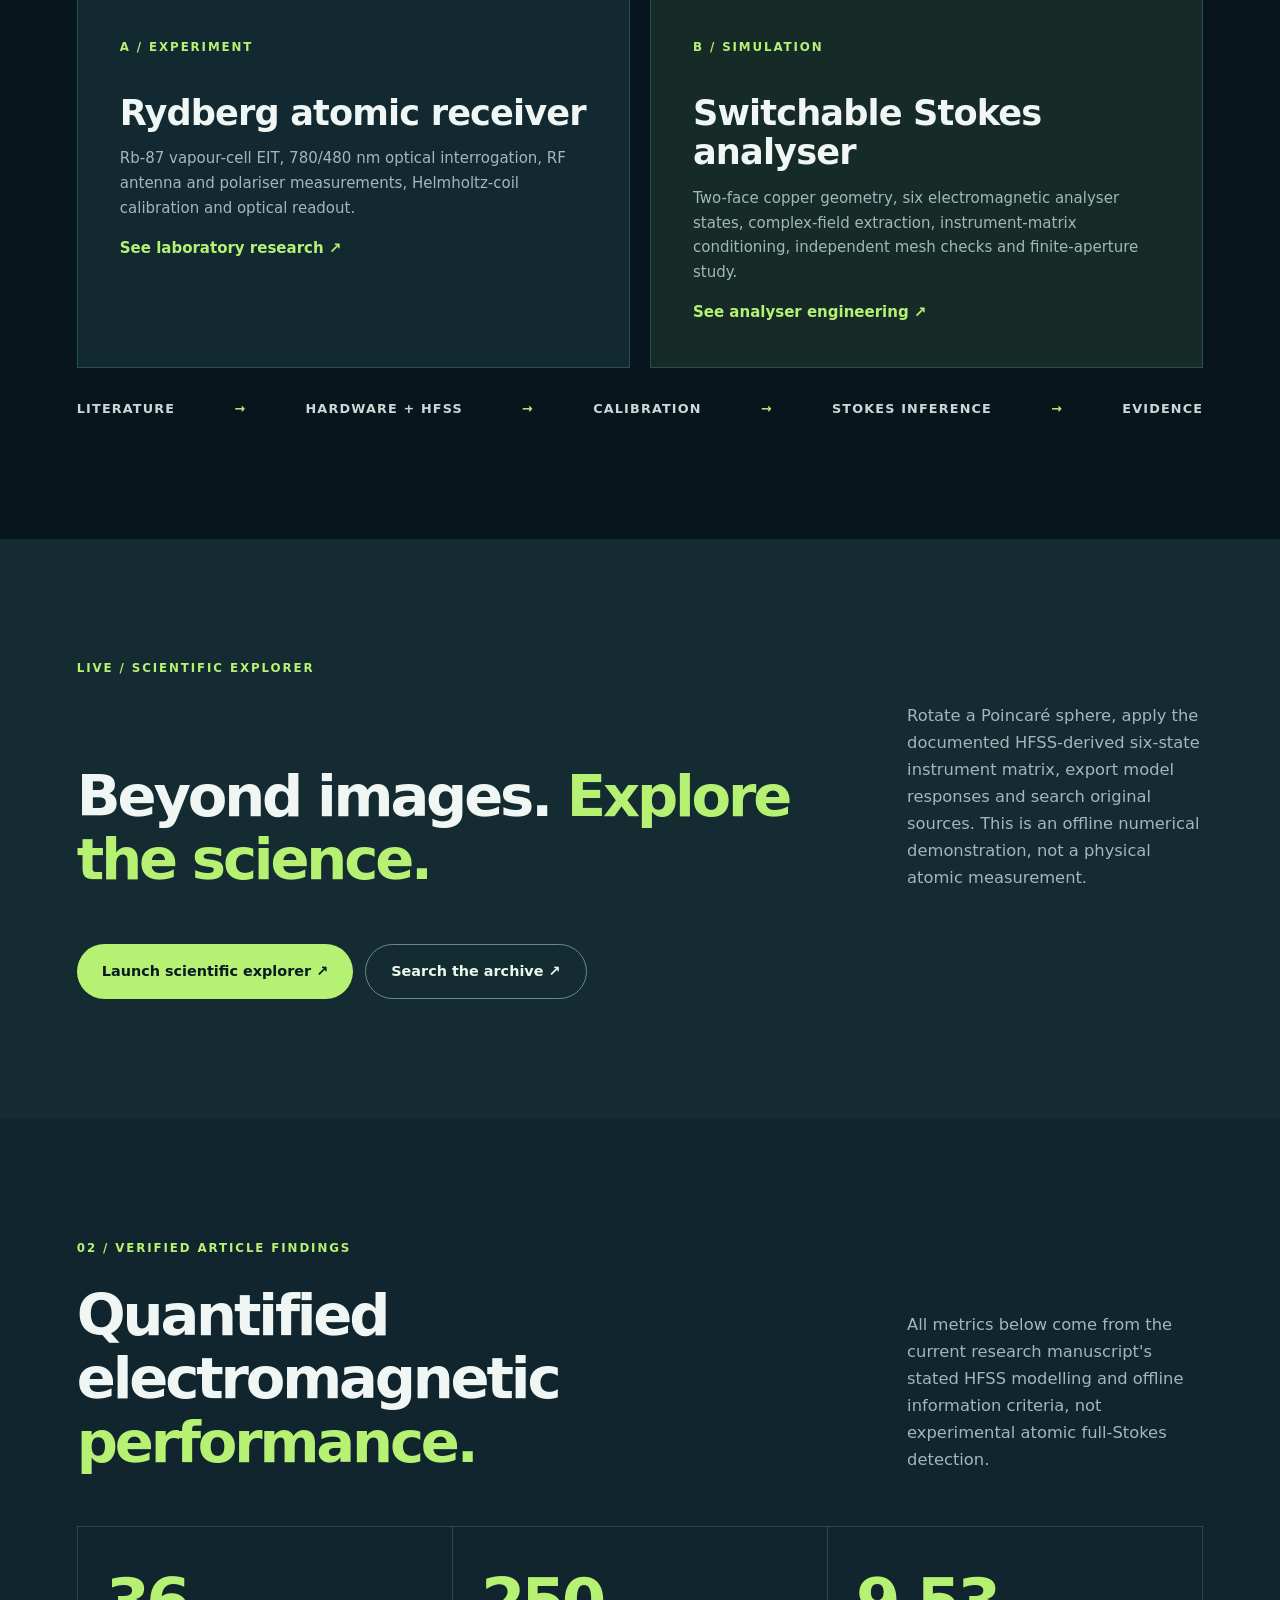
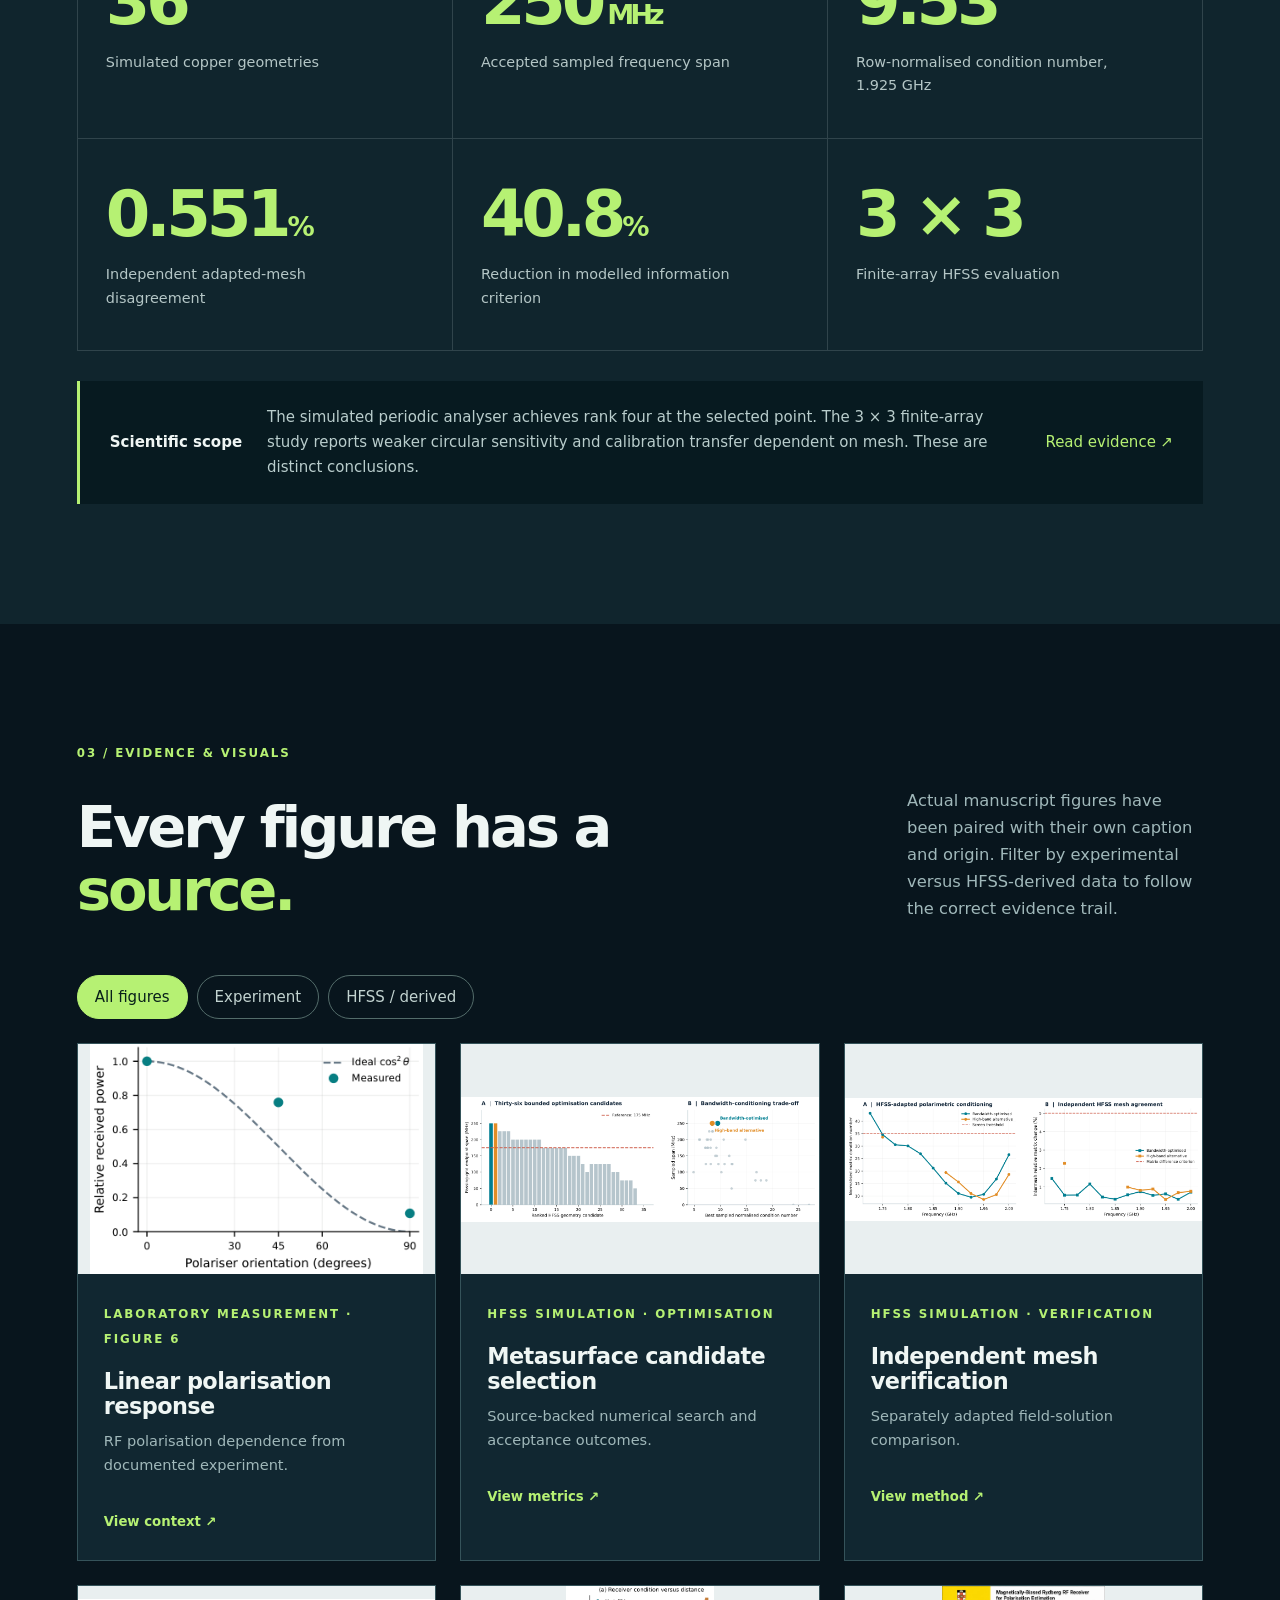
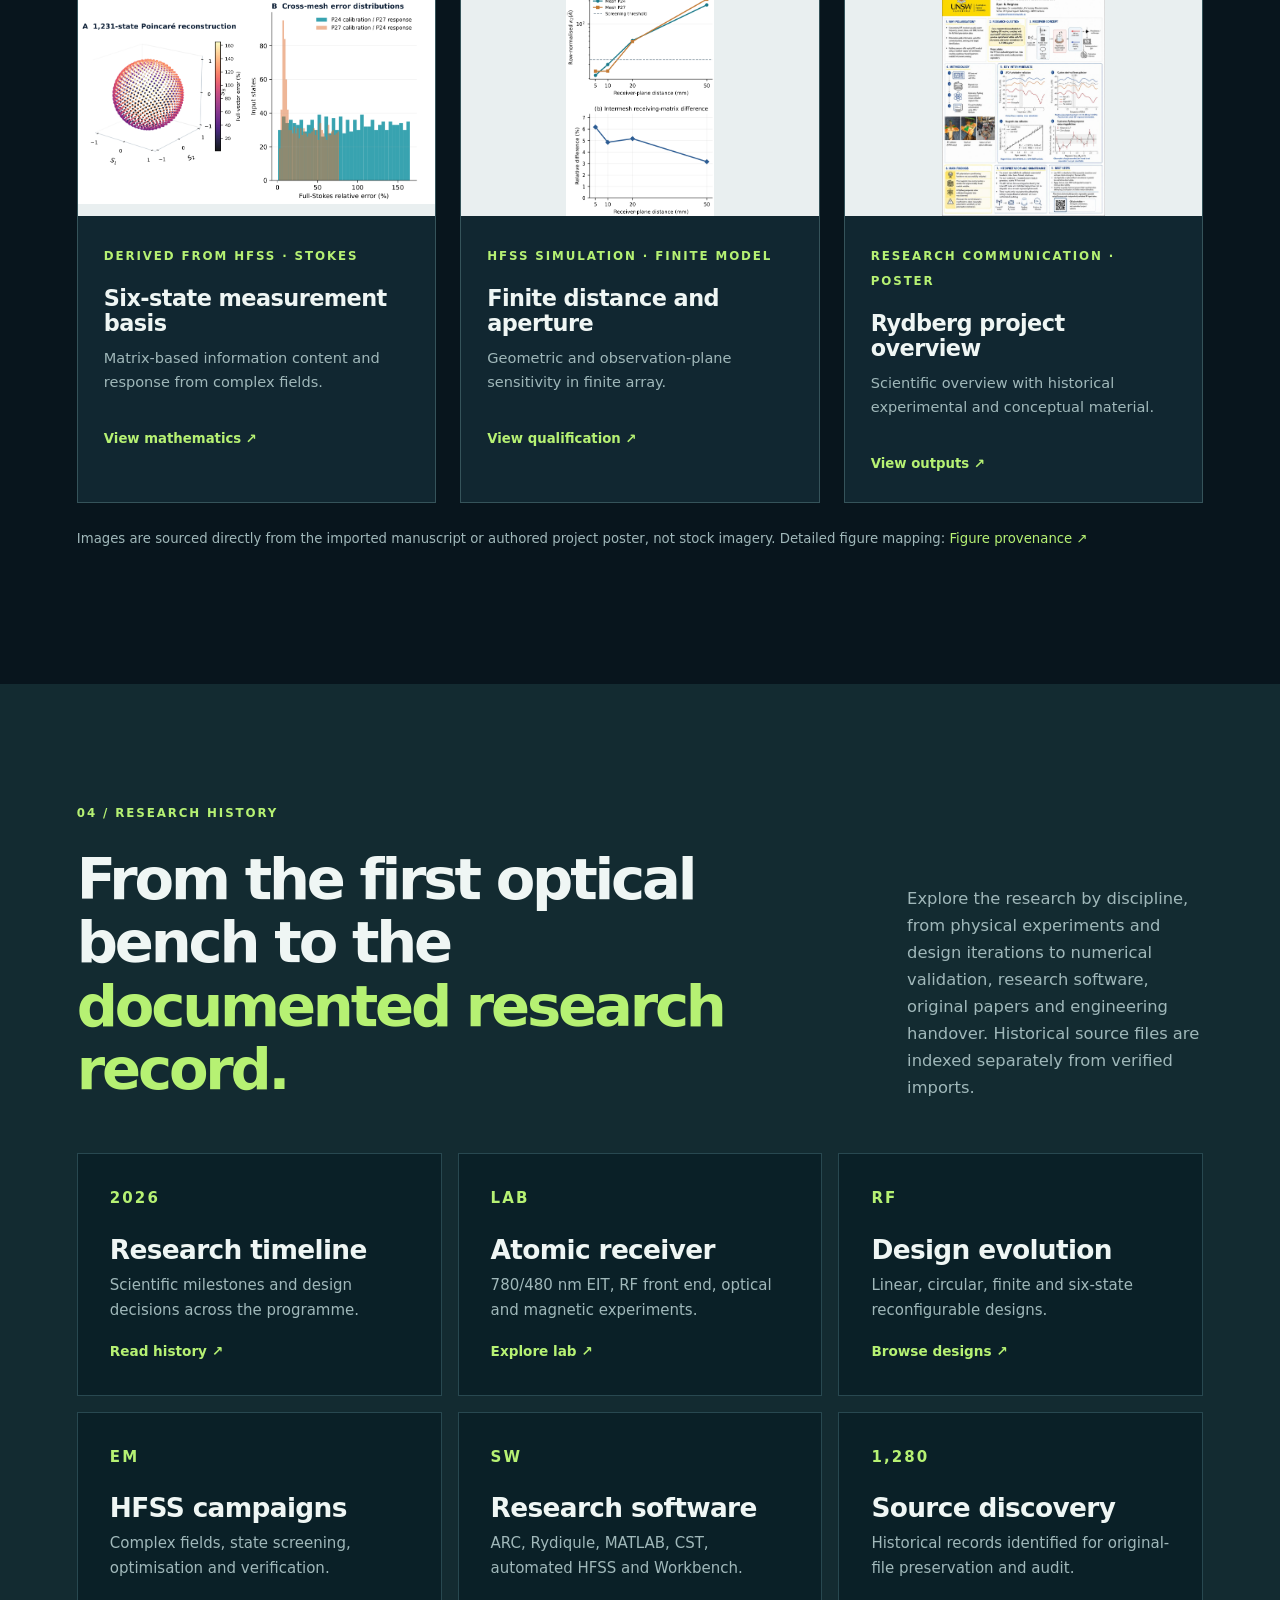
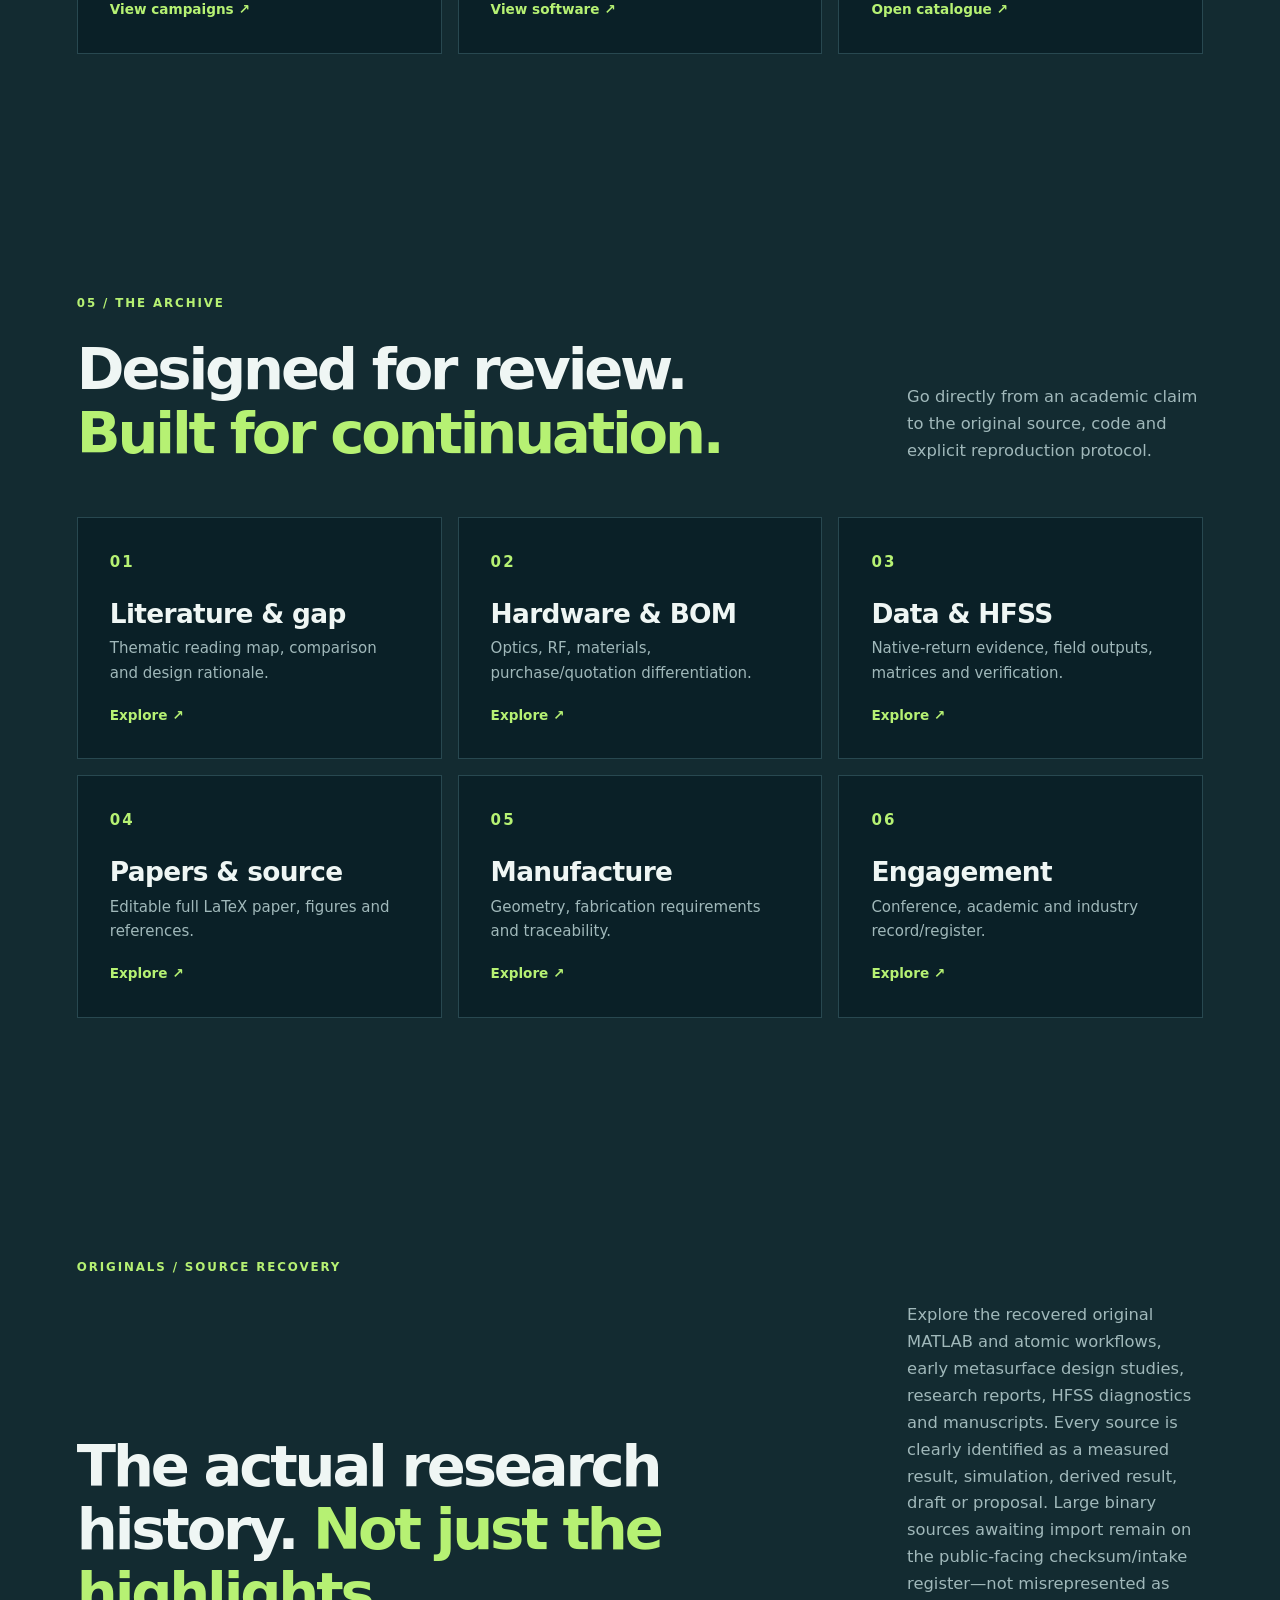
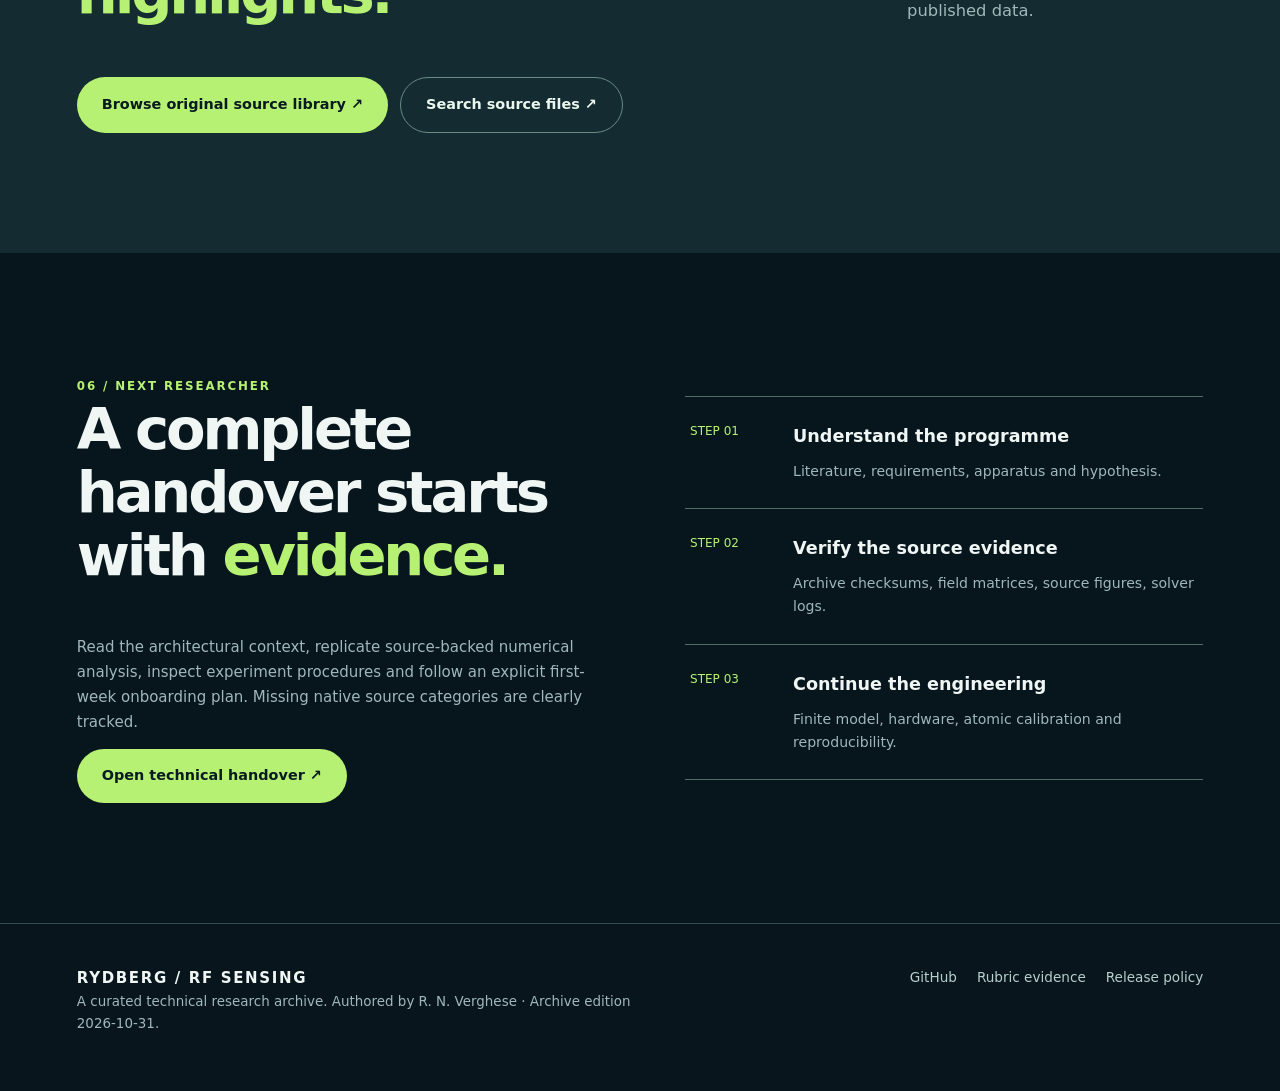
==== commit 51baf563: "docs(site): highlight recovered sources and regenerate complete source inventory at release" ====
--- a/site/index.html
+++ b/site/index.html
@@ -15,5 +15,5 @@
 </div><p class="caption-note">Images are sourced directly from the imported manuscript or authored project poster, not stock imagery. Detailed figure mapping: <a href="https://github.com/RV-crtl/Rydberg-Sensing-Research-Archive/blob/main/docs/results/FIGURE_PROVENANCE.md">Figure provenance ↗</a></p></section>
 <section class="section archive" id="history"><div class="section-top"><span class="section-id">04 / RESEARCH HISTORY</span><h2>From the first optical bench to the <em>documented research record.</em></h2><p>Explore the research by discipline, from physical experiments and design iterations to numerical validation, research software, original papers and engineering handover. Historical source files are indexed separately from verified imports.</p></div><div class="archivegrid"><a href="https://github.com/RV-crtl/Rydberg-Sensing-Research-Archive/blob/main/docs/history/DETAILED_RESEARCH_CHRONOLOGY.md"><span>2026</span><h3>Research timeline</h3><p>Scientific milestones and design decisions across the programme.</p><b>Read history ↗</b></a><a href="https://github.com/RV-crtl/Rydberg-Sensing-Research-Archive/blob/main/docs/laboratory/OPTICAL_AND_ATOMIC_RECEIVER.md"><span>LAB</span><h3>Atomic receiver</h3><p>780/480 nm EIT, RF front end, optical and magnetic experiments.</p><b>Explore lab ↗</b></a><a href="https://github.com/RV-crtl/Rydberg-Sensing-Research-Archive/blob/main/docs/design/POLARISER_AND_METASURFACE_DESIGN_LINEAGE.md"><span>RF</span><h3>Design evolution</h3><p>Linear, circular, finite and six-state reconfigurable designs.</p><b>Browse designs ↗</b></a><a href="https://github.com/RV-crtl/Rydberg-Sensing-Research-Archive/blob/main/docs/simulations/HFSS_CAMPAIGN_LINEAGE.md"><span>EM</span><h3>HFSS campaigns</h3><p>Complex fields, state screening, optimisation and verification.</p><b>View campaigns ↗</b></a><a href="https://github.com/RV-crtl/Rydberg-Sensing-Research-Archive/blob/main/docs/software/ATOMIC_MODELLING_AND_WORKBENCH.md"><span>SW</span><h3>Research software</h3><p>ARC, Rydiqule, MATLAB, CST, automated HFSS and Workbench.</p><b>View software ↗</b></a><a href="https://github.com/RV-crtl/Rydberg-Sensing-Research-Archive/blob/main/docs/catalog/README.md"><span>1,280</span><h3>Source discovery</h3><p>Historical records identified for original-file preservation and audit.</p><b>Open catalogue ↗</b></a></div></section>
 <section class="section archive" id="archive"><div class="section-top"><span class="section-id">05 / THE ARCHIVE</span><h2>Designed for review.<br><em>Built for continuation.</em></h2><p>Go directly from an academic claim to the original source, code and explicit reproduction protocol.</p></div><div class="archivegrid"><a href="https://github.com/RV-crtl/Rydberg-Sensing-Research-Archive/blob/main/docs/research/LITERATURE_MAP.md"><span>01</span><h3>Literature & gap</h3><p>Thematic reading map, comparison and design rationale.</p><b>Explore ↗</b></a><a href="https://github.com/RV-crtl/Rydberg-Sensing-Research-Archive/blob/main/docs/engineering/HARDWARE_AND_BOM.md"><span>02</span><h3>Hardware & BOM</h3><p>Optics, RF, materials, purchase/quotation differentiation.</p><b>Explore ↗</b></a><a href="https://github.com/RV-crtl/Rydberg-Sensing-Research-Archive/blob/main/docs/results/EVIDENCE_INDEX.md"><span>03</span><h3>Data & HFSS</h3><p>Native-return evidence, field outputs, matrices and verification.</p><b>Explore ↗</b></a><a href="https://github.com/RV-crtl/Rydberg-Sensing-Research-Archive/blob/main/papers/manuscript-source/main.tex"><span>04</span><h3>Papers & source</h3><p>Editable full LaTeX paper, figures and references.</p><b>Explore ↗</b></a><a href="https://github.com/RV-crtl/Rydberg-Sensing-Research-Archive/blob/main/docs/operations/MANUFACTURING.md"><span>05</span><h3>Manufacture</h3><p>Geometry, fabrication requirements and traceability.</p><b>Explore ↗</b></a><a href="https://github.com/RV-crtl/Rydberg-Sensing-Research-Archive/blob/main/docs/operations/ENGAGEMENT.md"><span>06</span><h3>Engagement</h3><p>Conference, academic and industry record/register.</p><b>Explore ↗</b></a></div></section>
-<section class="section handover" id="handover"><div class="hand-left"><span class="section-id">06 / NEXT RESEARCHER</span><h2>A complete handover starts with <em>evidence.</em></h2><p>Read the architectural context, replicate source-backed numerical analysis, inspect experiment procedures and follow an explicit first-week onboarding plan. Missing native source categories are clearly tracked.</p><a class="button primary" href="https://github.com/RV-crtl/Rydberg-Sensing-Research-Archive/blob/main/docs/handover/HANDOVER.md">Open technical handover ↗</a></div><div class="hand-right"><div class="phase"><span>STEP 01</span><b>Understand the programme</b><p>Literature, requirements, apparatus and hypothesis.</p></div><div class="phase"><span>STEP 02</span><b>Verify the source evidence</b><p>Archive checksums, field matrices, source figures, solver logs.</p></div><div class="phase"><span>STEP 03</span><b>Continue the engineering</b><p>Finite model, hardware, atomic calibration and reproducibility.</p></div></div></section>
+<section class="section archive" id="originals"><div class="section-top"><span class="section-id">ORIGINALS / SOURCE RECOVERY</span><h2>The actual research history. <em>Not just the highlights.</em></h2><p>Explore the recovered original MATLAB and atomic workflows, early metasurface design studies, research reports, HFSS diagnostics and manuscripts. Every source is clearly identified as a measured result, simulation, derived result, draft or proposal. Large binary sources awaiting import remain on the public-facing checksum/intake register—not misrepresented as published data.</p></div><div class="actions"><a class="button primary" href="https://github.com/RV-crtl/Rydberg-Sensing-Research-Archive/blob/main/history/README.md">Browse original source library ↗</a><a class="button subtle" href="explorer.html#inventory">Search source files ↗</a></div></section><section class="section handover" id="handover"><div class="hand-left"><span class="section-id">06 / NEXT RESEARCHER</span><h2>A complete handover starts with <em>evidence.</em></h2><p>Read the architectural context, replicate source-backed numerical analysis, inspect experiment procedures and follow an explicit first-week onboarding plan. Missing native source categories are clearly tracked.</p><a class="button primary" href="https://github.com/RV-crtl/Rydberg-Sensing-Research-Archive/blob/main/docs/handover/HANDOVER.md">Open technical handover ↗</a></div><div class="hand-right"><div class="phase"><span>STEP 01</span><b>Understand the programme</b><p>Literature, requirements, apparatus and hypothesis.</p></div><div class="phase"><span>STEP 02</span><b>Verify the source evidence</b><p>Archive checksums, field matrices, source figures, solver logs.</p></div><div class="phase"><span>STEP 03</span><b>Continue the engineering</b><p>Finite model, hardware, atomic calibration and reproducibility.</p></div></div></section>
 </main><footer><div><strong>RYDBERG / RF SENSING</strong><p>A curated technical research archive. Authored by R. N. Verghese · Archive edition 2026-10-31.</p></div><div><a href="https://github.com/RV-crtl/Rydberg-Sensing-Research-Archive/blob/main/README.md">GitHub</a><a href="https://github.com/RV-crtl/Rydberg-Sensing-Research-Archive/blob/main/docs/traceability/RUBRIC_MAPPING.md">Rubric evidence</a><a href="https://github.com/RV-crtl/Rydberg-Sensing-Research-Archive/blob/main/docs/operations/RELEASE_POLICY.md">Release policy</a></div></footer><script src="app.js"></script></body></html>
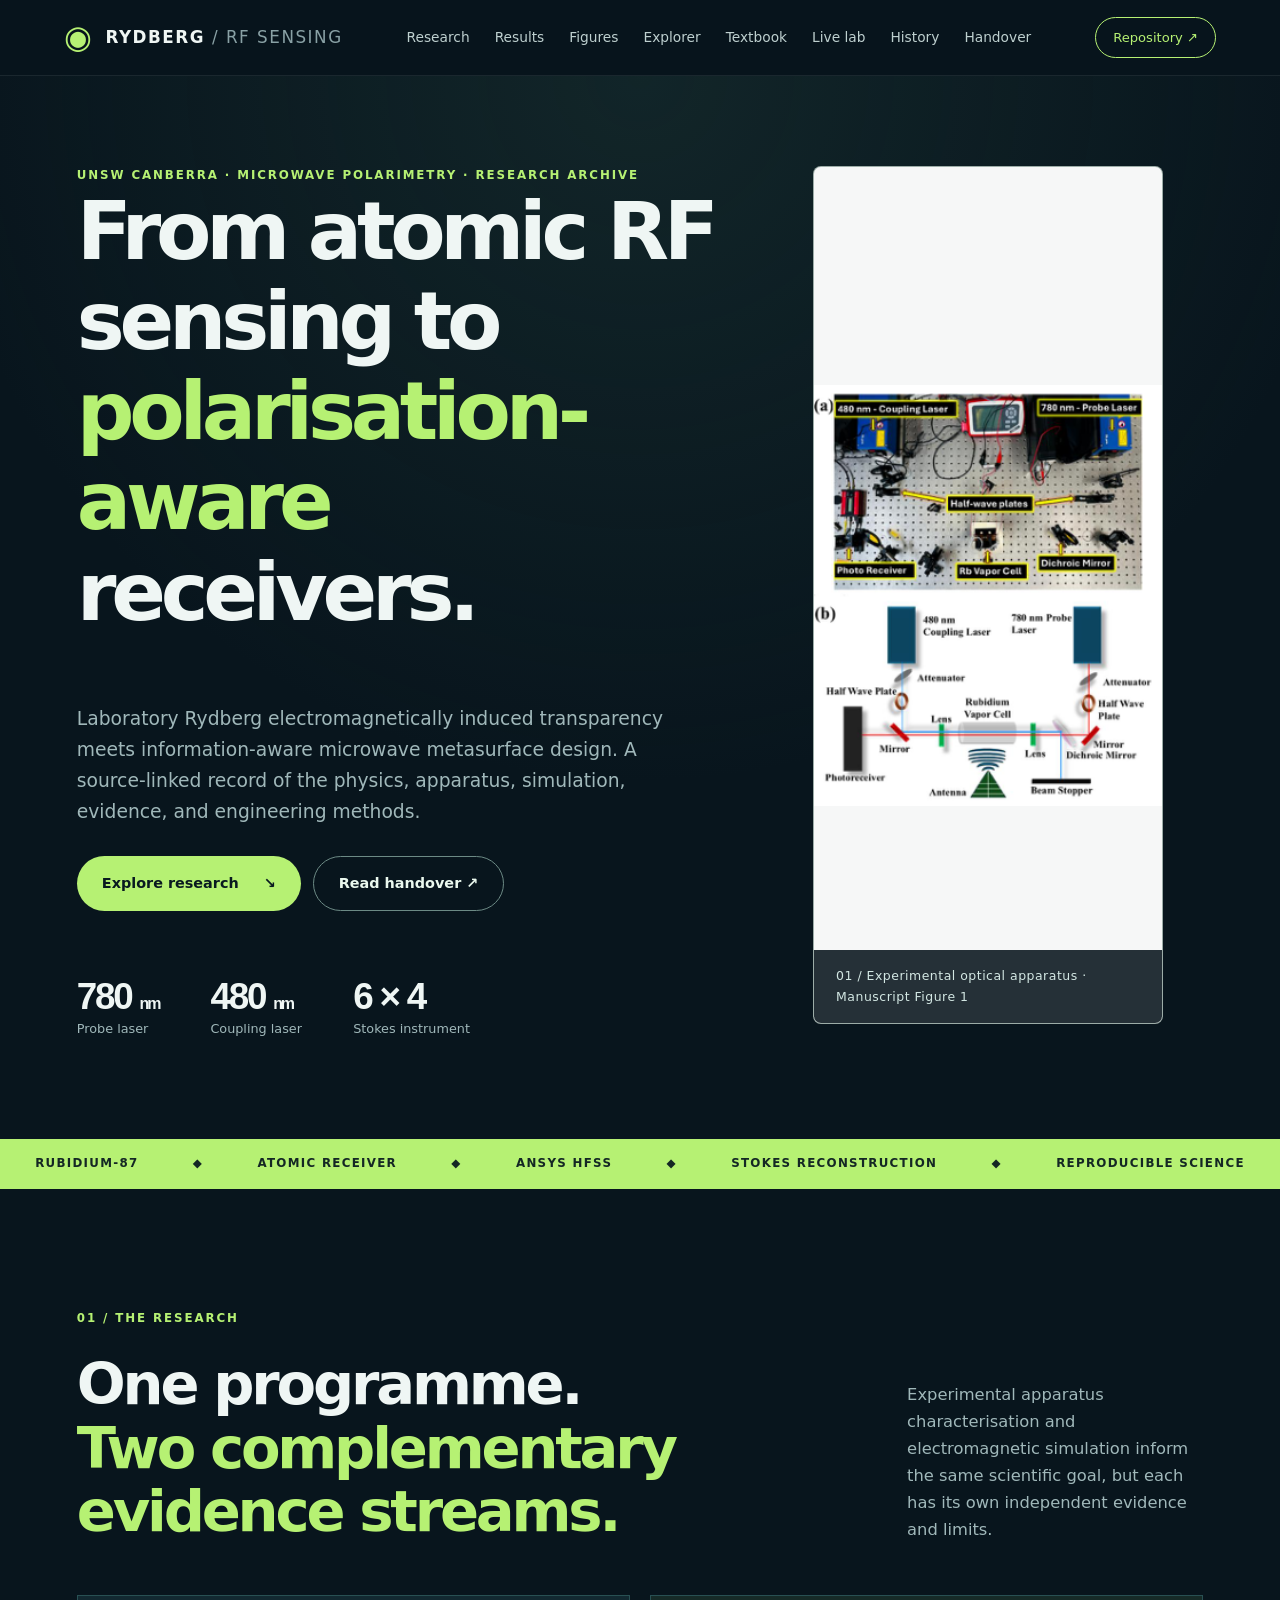
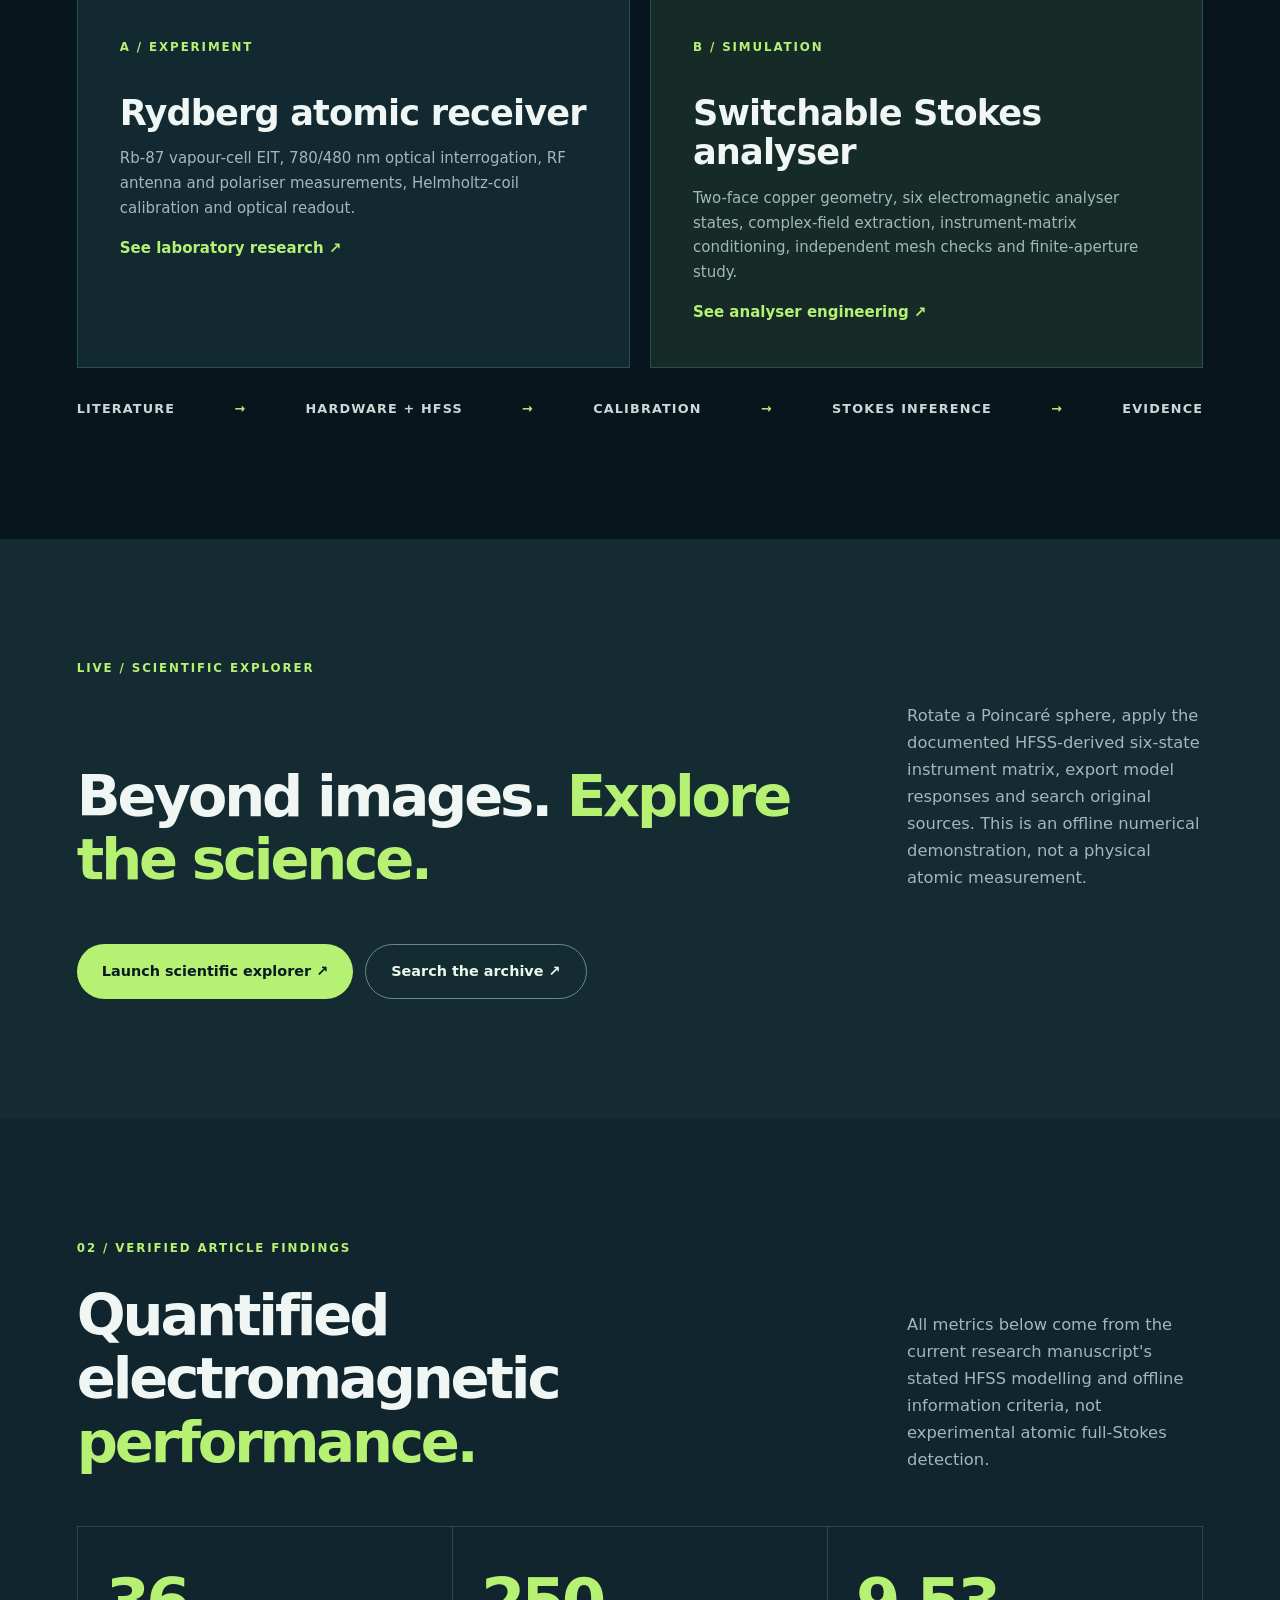
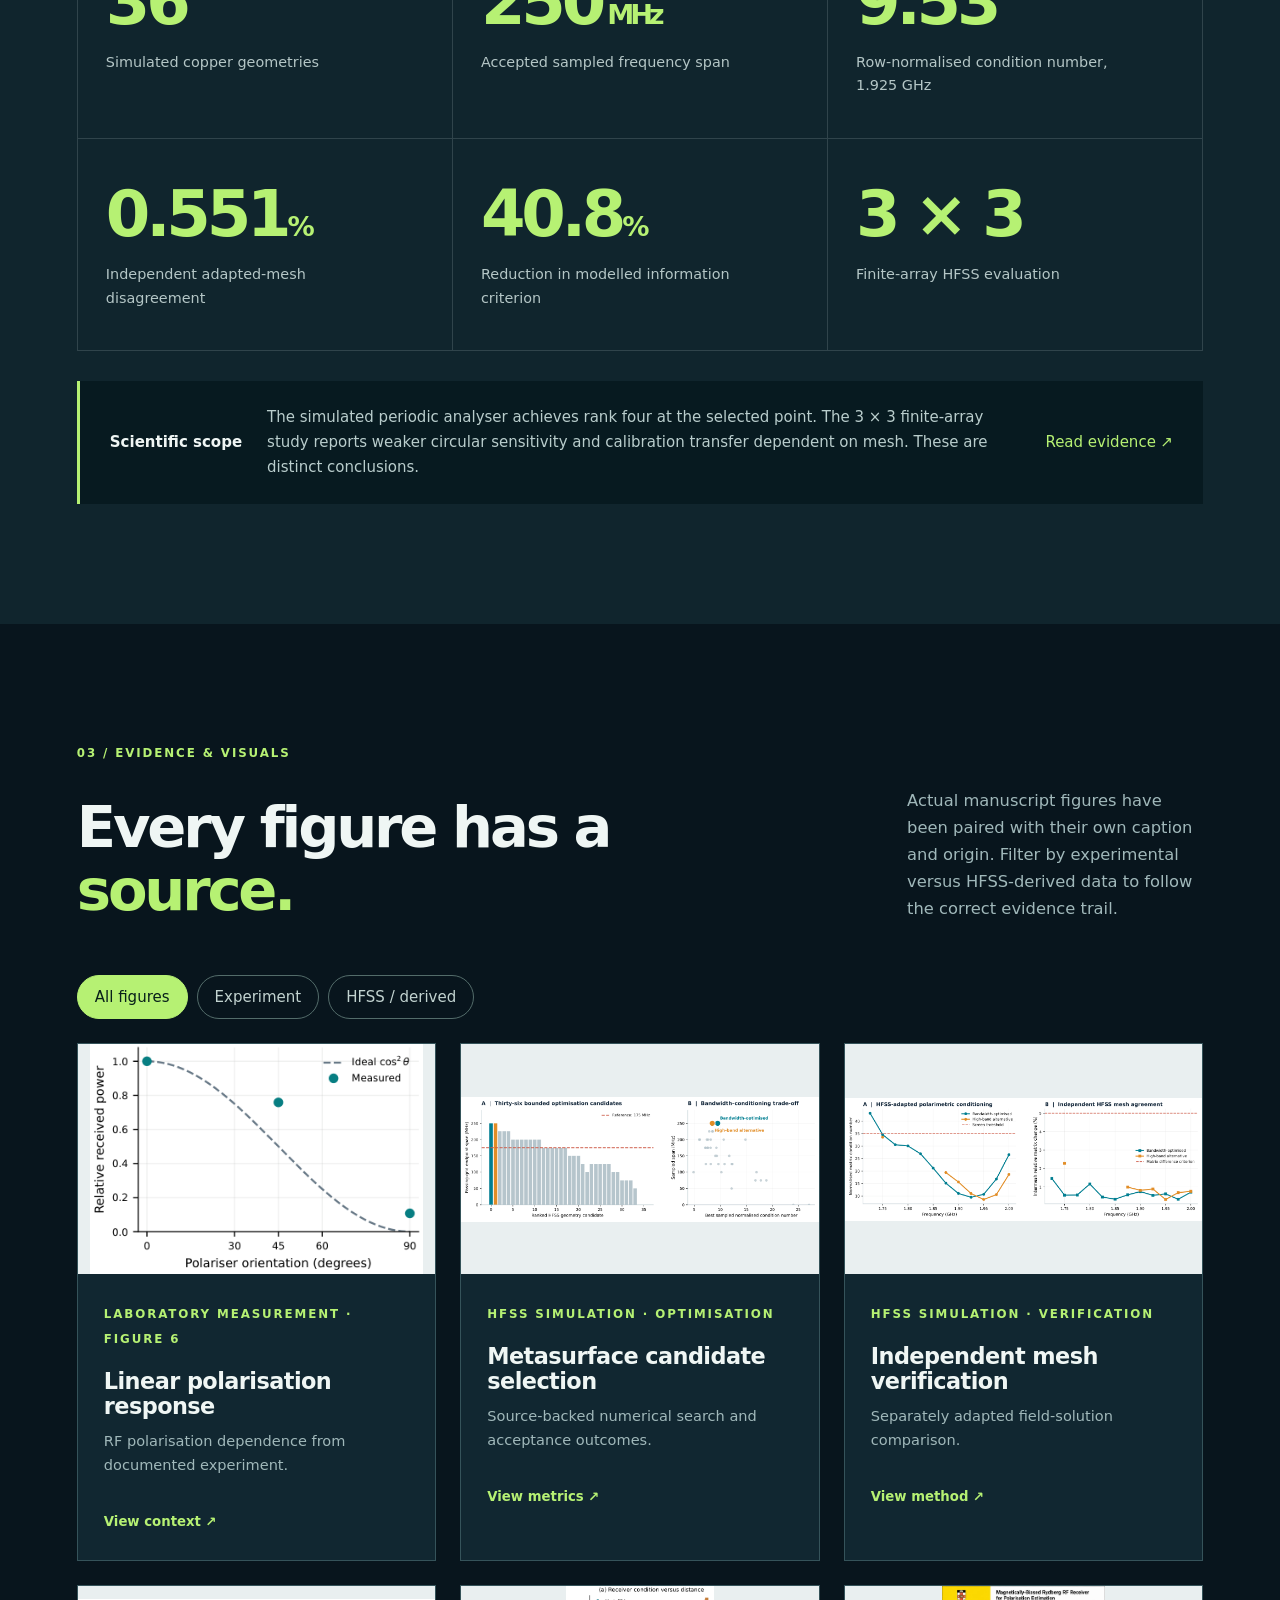
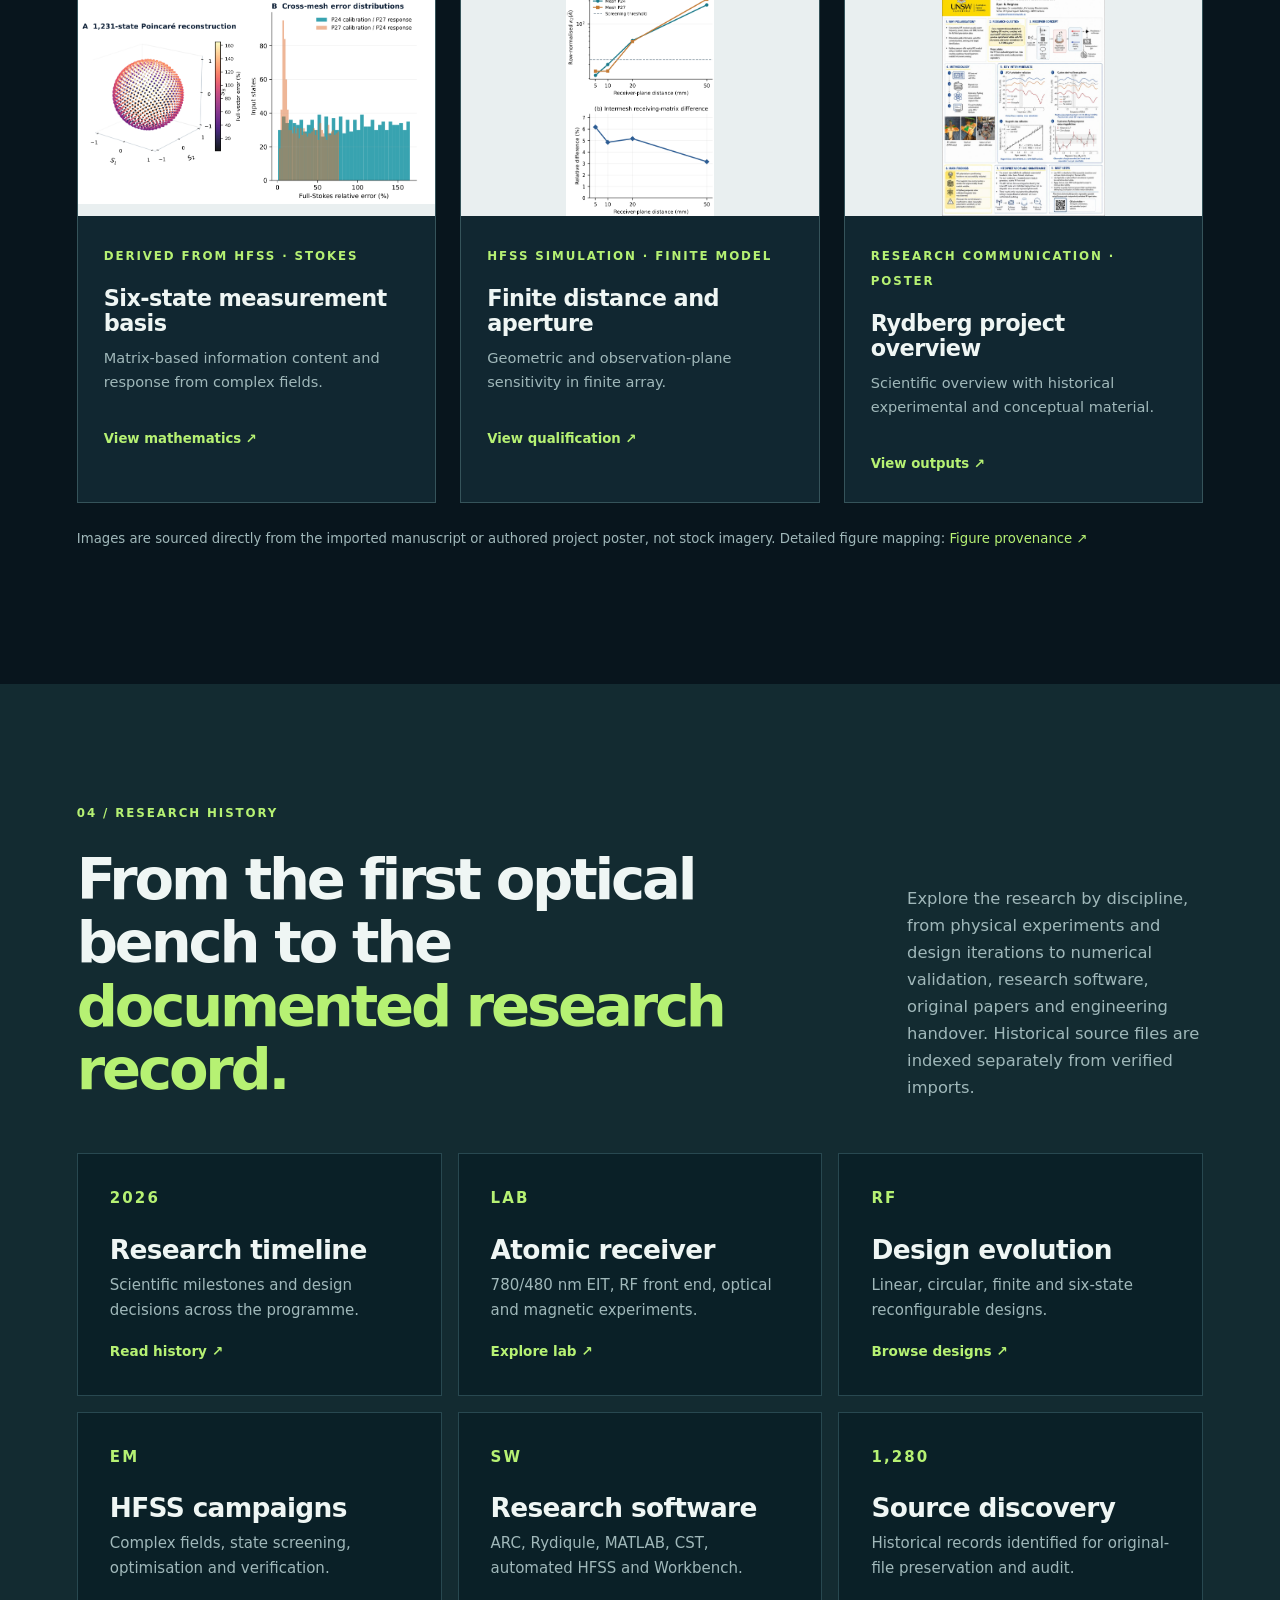
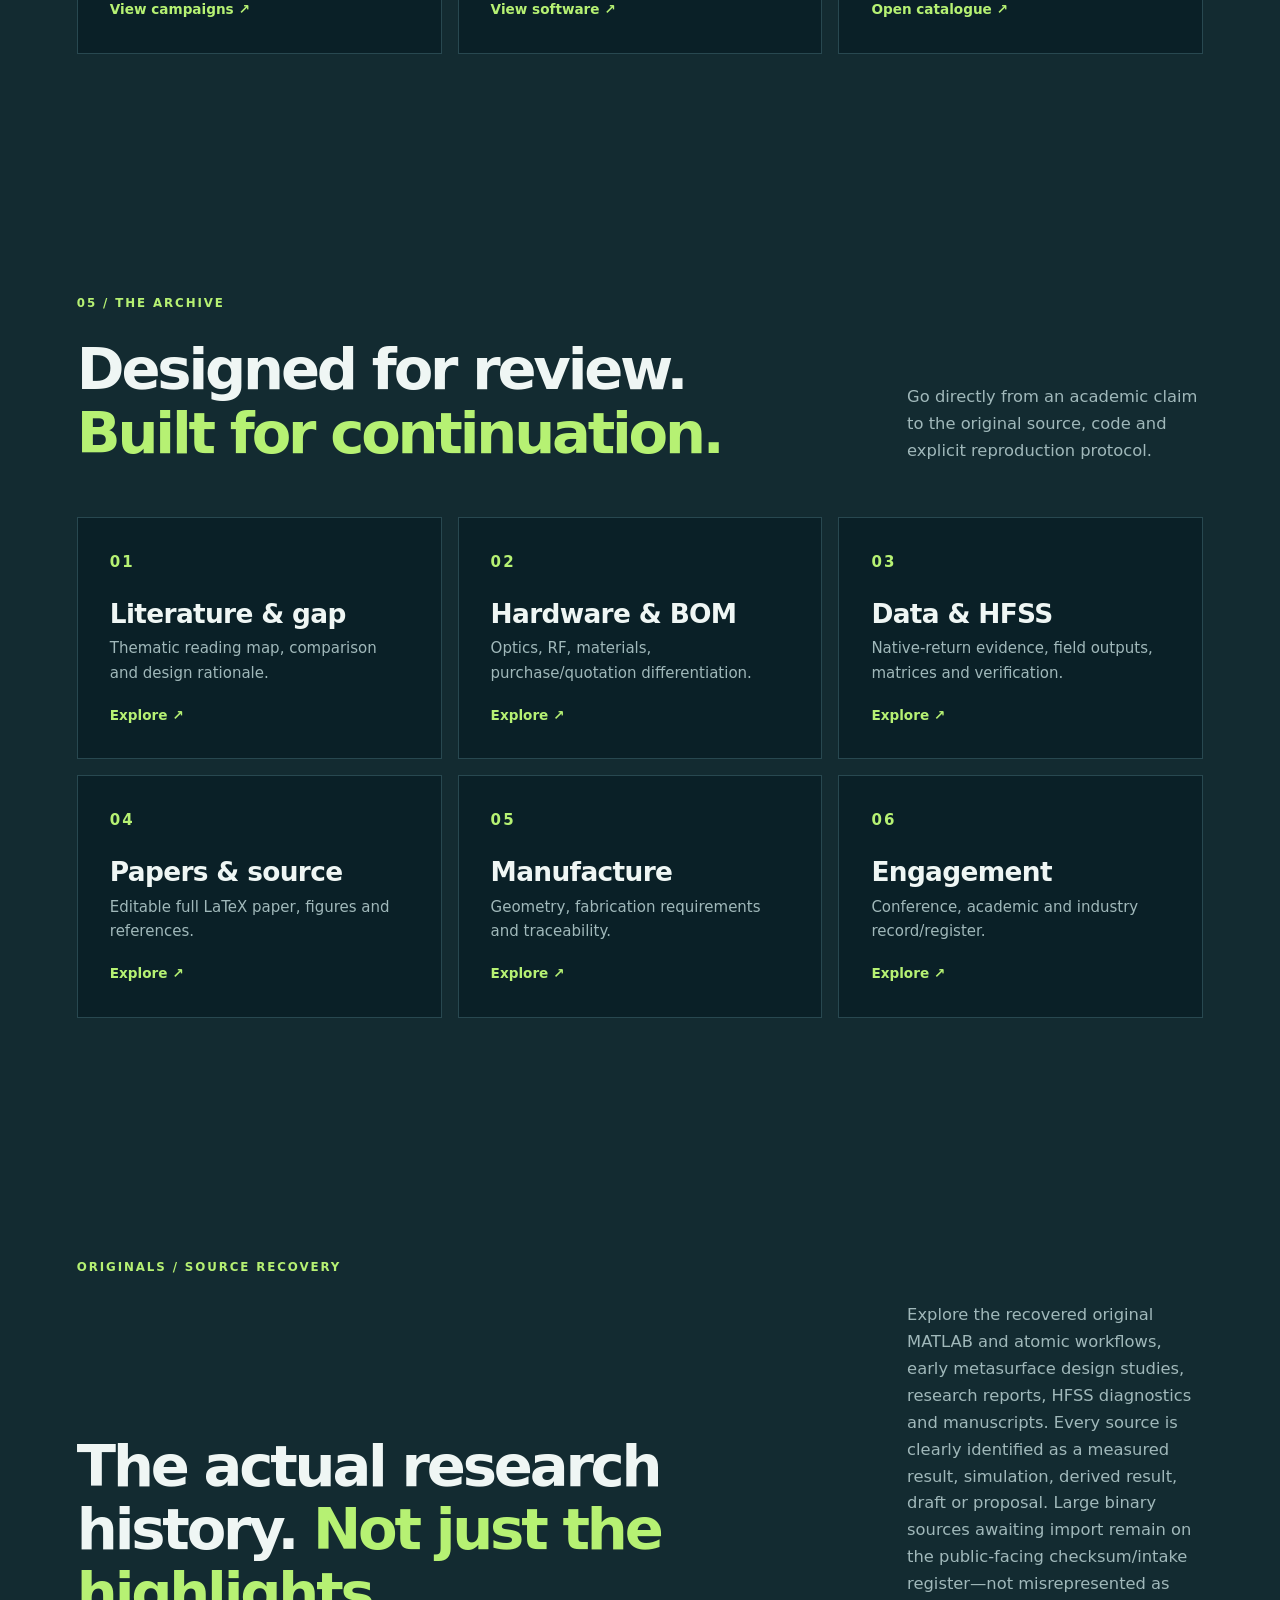
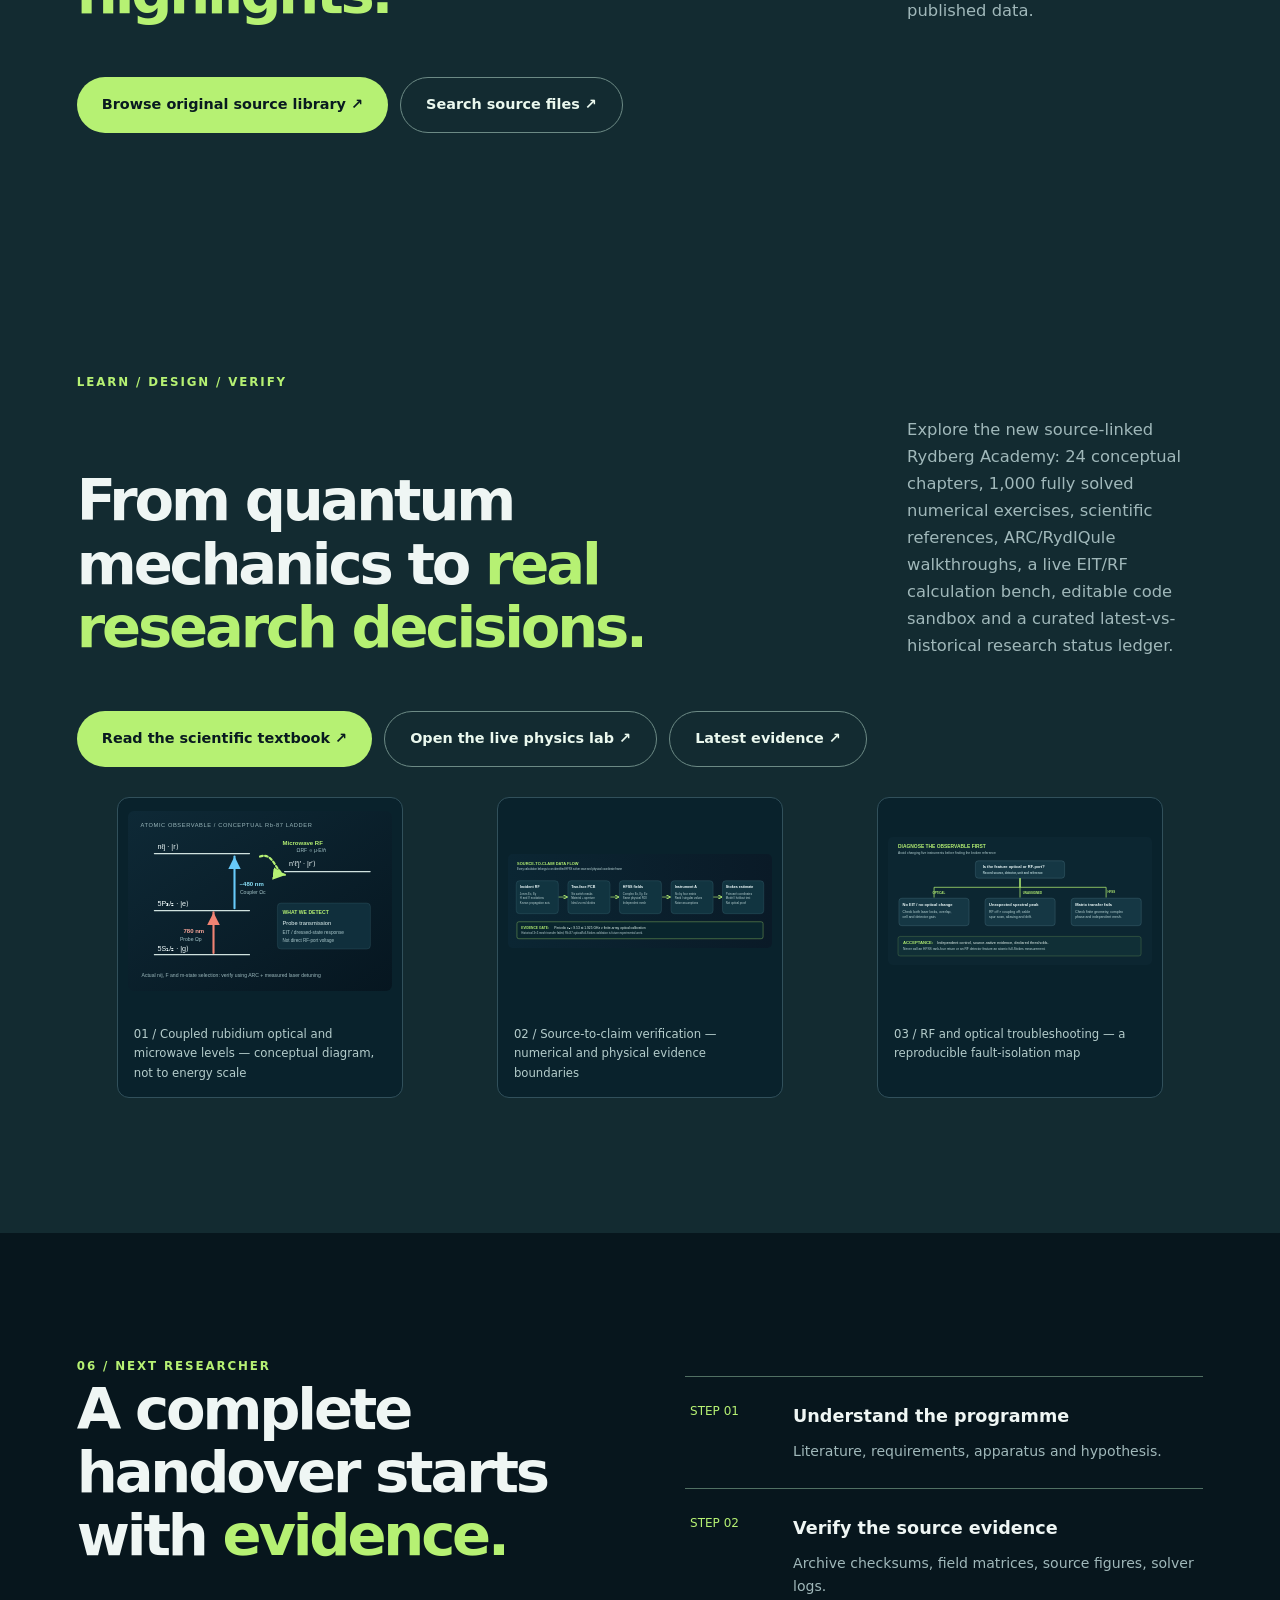
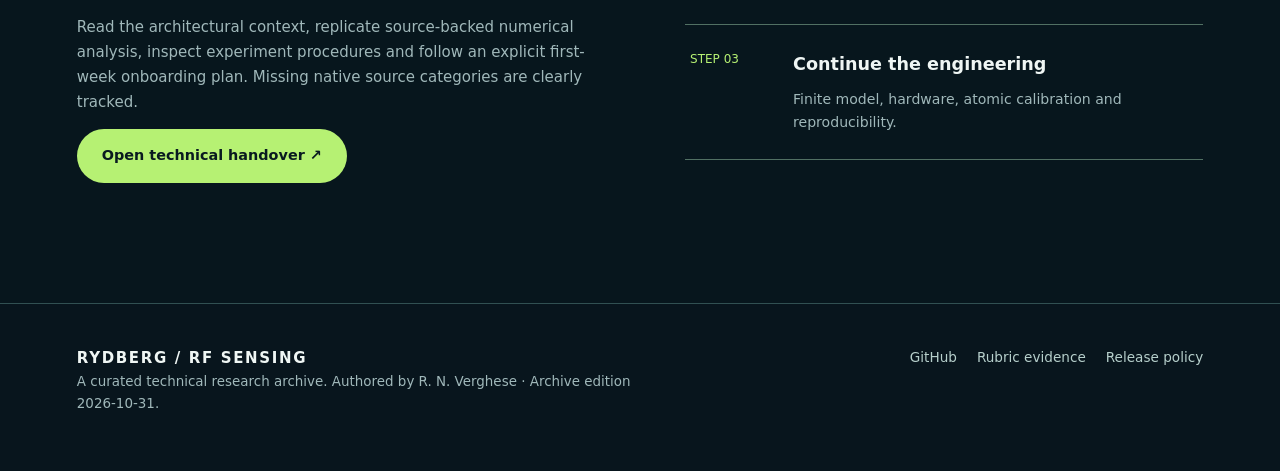
==== commit 89a5c441: "feat: integrate Academy and live lab in project home and expand automated research tests" ====
--- a/site/index.html
+++ b/site/index.html
@@ -1,6 +1,6 @@
 <!DOCTYPE html>
-<html lang="en"><head><meta charset="utf-8"><meta name="viewport" content="width=device-width,initial-scale=1"><meta name="description" content="Rydberg-87 RF sensing research, laboratory receiver, reconfigurable microwave metasurfaces, Stokes polarimetry and scientific handover"><title>Rydberg RF Sensing | Research Archive</title><link rel="stylesheet" href="style.css"></head>
-<body><header class="nav"><a class="brand" href="#home"><span class="atom">◉</span><span>RYDBERG<span class="muted"> / RF SENSING</span></span></a><nav><a href="#overview">Research</a><a href="#results">Results</a><a href="#gallery">Figures</a><a href="explorer.html">Interactive Explorer</a><a href="#history">History</a><a href="#handover">Handover</a></nav><a class="navcta" href="https://github.com/RV-crtl/Rydberg-Sensing-Research-Archive/blob/main/README.md">Repository ↗</a></header>
+<html lang="en"><head><meta charset="utf-8"><meta name="viewport" content="width=device-width,initial-scale=1"><meta name="description" content="Rydberg-87 RF sensing research, laboratory receiver, reconfigurable microwave metasurfaces, Stokes polarimetry and scientific handover"><title>Rydberg RF Sensing | Research Archive</title><link rel="stylesheet" href="style.css"><style>.academy-visual-grid{display:grid;grid-template-columns:repeat(3,minmax(0,1fr));gap:14px;margin-top:30px}.academy-visual-grid figure{background:#09222c;border:1px solid #31505b;border-radius:12px;overflow:hidden}.academy-visual-grid img{width:100%;height:205px;object-fit:contain;padding:10px}.academy-visual-grid figcaption{padding:14px 16px;color:#b4cccb;font-size:.73rem}.academy-visual-grid figure:nth-child(2) img,.academy-visual-grid figure:nth-child(3) img{object-fit:contain}@media(max-width:900px){.academy-visual-grid{grid-template-columns:1fr}}</style></head>
+<body><header class="nav"><a class="brand" href="#home"><span class="atom">◉</span><span>RYDBERG<span class="muted"> / RF SENSING</span></span></a><nav><a href="#overview">Research</a><a href="#results">Results</a><a href="#gallery">Figures</a><a href="explorer.html">Explorer</a><a href="academy.html">Textbook</a><a href="lab.html">Live lab</a><a href="#history">History</a><a href="#handover">Handover</a></nav><a class="navcta" href="https://github.com/RV-crtl/Rydberg-Sensing-Research-Archive/blob/main/README.md">Repository ↗</a></header>
 <main id="home"><section class="hero"><div class="hero-content"><div class="eyebrow">UNSW CANBERRA · MICROWAVE POLARIMETRY · RESEARCH ARCHIVE</div><h1>From atomic RF sensing to <em>polarisation-aware</em> receivers.</h1><p>Laboratory Rydberg electromagnetically induced transparency meets information-aware microwave metasurface design. A source-linked record of the physics, apparatus, simulation, evidence, and engineering methods.</p><div class="actions"><a class="button primary" href="#overview">Explore research <span>↘</span></a><a class="button subtle" href="https://github.com/RV-crtl/Rydberg-Sensing-Research-Archive/blob/main/docs/handover/HANDOVER.md">Read handover ↗</a></div><div class="hero-stats"><div><b>780 <small>nm</small></b><span>Probe laser</span></div><div><b>480 <small>nm</small></b><span>Coupling laser</span></div><div><b>6 × 4</b><span>Stokes instrument</span></div></div></div><figure class="hero-visual"><img src="assets/lab-optical-bench.png" alt="Documented Rydberg RF laboratory optical apparatus from research manuscript"><figcaption>01 / Experimental optical apparatus · Manuscript Figure 1</figcaption></figure></section>
 <section class="marquee"><span>RUBIDIUM-87</span><i>◆</i><span>ATOMIC RECEIVER</span><i>◆</i><span>ANSYS HFSS</span><i>◆</i><span>STOKES RECONSTRUCTION</span><i>◆</i><span>REPRODUCIBLE SCIENCE</span></section>
 <section class="section" id="overview"><div class="section-top"><span class="section-id">01 / THE RESEARCH</span><h2>One programme.<br><em>Two complementary evidence streams.</em></h2><p>Experimental apparatus characterisation and electromagnetic simulation inform the same scientific goal, but each has its own independent evidence and limits.</p></div><div class="twocol"><article class="work-card"><div class="work-num">A / EXPERIMENT</div><h3>Rydberg atomic receiver</h3><p>Rb-87 vapour-cell EIT, 780/480 nm optical interrogation, RF antenna and polariser measurements, Helmholtz-coil calibration and optical readout.</p><a href="https://github.com/RV-crtl/Rydberg-Sensing-Research-Archive/blob/main/docs/results/EXPERIMENTS.md">See laboratory research ↗</a></article><article class="work-card second"><div class="work-num">B / SIMULATION</div><h3>Switchable Stokes analyser</h3><p>Two-face copper geometry, six electromagnetic analyser states, complex-field extraction, instrument-matrix conditioning, independent mesh checks and finite-aperture study.</p><a href="https://github.com/RV-crtl/Rydberg-Sensing-Research-Archive/blob/main/docs/engineering/METASURFACE.md">See analyser engineering ↗</a></article></div><div class="flowline"><span>LITERATURE</span><b>→</b><span>HARDWARE + HFSS</span><b>→</b><span>CALIBRATION</span><b>→</b><span>STOKES INFERENCE</span><b>→</b><span>EVIDENCE</span></div></section>
@@ -15,5 +15,5 @@
 </div><p class="caption-note">Images are sourced directly from the imported manuscript or authored project poster, not stock imagery. Detailed figure mapping: <a href="https://github.com/RV-crtl/Rydberg-Sensing-Research-Archive/blob/main/docs/results/FIGURE_PROVENANCE.md">Figure provenance ↗</a></p></section>
 <section class="section archive" id="history"><div class="section-top"><span class="section-id">04 / RESEARCH HISTORY</span><h2>From the first optical bench to the <em>documented research record.</em></h2><p>Explore the research by discipline, from physical experiments and design iterations to numerical validation, research software, original papers and engineering handover. Historical source files are indexed separately from verified imports.</p></div><div class="archivegrid"><a href="https://github.com/RV-crtl/Rydberg-Sensing-Research-Archive/blob/main/docs/history/DETAILED_RESEARCH_CHRONOLOGY.md"><span>2026</span><h3>Research timeline</h3><p>Scientific milestones and design decisions across the programme.</p><b>Read history ↗</b></a><a href="https://github.com/RV-crtl/Rydberg-Sensing-Research-Archive/blob/main/docs/laboratory/OPTICAL_AND_ATOMIC_RECEIVER.md"><span>LAB</span><h3>Atomic receiver</h3><p>780/480 nm EIT, RF front end, optical and magnetic experiments.</p><b>Explore lab ↗</b></a><a href="https://github.com/RV-crtl/Rydberg-Sensing-Research-Archive/blob/main/docs/design/POLARISER_AND_METASURFACE_DESIGN_LINEAGE.md"><span>RF</span><h3>Design evolution</h3><p>Linear, circular, finite and six-state reconfigurable designs.</p><b>Browse designs ↗</b></a><a href="https://github.com/RV-crtl/Rydberg-Sensing-Research-Archive/blob/main/docs/simulations/HFSS_CAMPAIGN_LINEAGE.md"><span>EM</span><h3>HFSS campaigns</h3><p>Complex fields, state screening, optimisation and verification.</p><b>View campaigns ↗</b></a><a href="https://github.com/RV-crtl/Rydberg-Sensing-Research-Archive/blob/main/docs/software/ATOMIC_MODELLING_AND_WORKBENCH.md"><span>SW</span><h3>Research software</h3><p>ARC, Rydiqule, MATLAB, CST, automated HFSS and Workbench.</p><b>View software ↗</b></a><a href="https://github.com/RV-crtl/Rydberg-Sensing-Research-Archive/blob/main/docs/catalog/README.md"><span>1,280</span><h3>Source discovery</h3><p>Historical records identified for original-file preservation and audit.</p><b>Open catalogue ↗</b></a></div></section>
 <section class="section archive" id="archive"><div class="section-top"><span class="section-id">05 / THE ARCHIVE</span><h2>Designed for review.<br><em>Built for continuation.</em></h2><p>Go directly from an academic claim to the original source, code and explicit reproduction protocol.</p></div><div class="archivegrid"><a href="https://github.com/RV-crtl/Rydberg-Sensing-Research-Archive/blob/main/docs/research/LITERATURE_MAP.md"><span>01</span><h3>Literature & gap</h3><p>Thematic reading map, comparison and design rationale.</p><b>Explore ↗</b></a><a href="https://github.com/RV-crtl/Rydberg-Sensing-Research-Archive/blob/main/docs/engineering/HARDWARE_AND_BOM.md"><span>02</span><h3>Hardware & BOM</h3><p>Optics, RF, materials, purchase/quotation differentiation.</p><b>Explore ↗</b></a><a href="https://github.com/RV-crtl/Rydberg-Sensing-Research-Archive/blob/main/docs/results/EVIDENCE_INDEX.md"><span>03</span><h3>Data & HFSS</h3><p>Native-return evidence, field outputs, matrices and verification.</p><b>Explore ↗</b></a><a href="https://github.com/RV-crtl/Rydberg-Sensing-Research-Archive/blob/main/papers/manuscript-source/main.tex"><span>04</span><h3>Papers & source</h3><p>Editable full LaTeX paper, figures and references.</p><b>Explore ↗</b></a><a href="https://github.com/RV-crtl/Rydberg-Sensing-Research-Archive/blob/main/docs/operations/MANUFACTURING.md"><span>05</span><h3>Manufacture</h3><p>Geometry, fabrication requirements and traceability.</p><b>Explore ↗</b></a><a href="https://github.com/RV-crtl/Rydberg-Sensing-Research-Archive/blob/main/docs/operations/ENGAGEMENT.md"><span>06</span><h3>Engagement</h3><p>Conference, academic and industry record/register.</p><b>Explore ↗</b></a></div></section>
-<section class="section archive" id="originals"><div class="section-top"><span class="section-id">ORIGINALS / SOURCE RECOVERY</span><h2>The actual research history. <em>Not just the highlights.</em></h2><p>Explore the recovered original MATLAB and atomic workflows, early metasurface design studies, research reports, HFSS diagnostics and manuscripts. Every source is clearly identified as a measured result, simulation, derived result, draft or proposal. Large binary sources awaiting import remain on the public-facing checksum/intake register—not misrepresented as published data.</p></div><div class="actions"><a class="button primary" href="https://github.com/RV-crtl/Rydberg-Sensing-Research-Archive/blob/main/history/README.md">Browse original source library ↗</a><a class="button subtle" href="explorer.html#inventory">Search source files ↗</a></div></section><section class="section handover" id="handover"><div class="hand-left"><span class="section-id">06 / NEXT RESEARCHER</span><h2>A complete handover starts with <em>evidence.</em></h2><p>Read the architectural context, replicate source-backed numerical analysis, inspect experiment procedures and follow an explicit first-week onboarding plan. Missing native source categories are clearly tracked.</p><a class="button primary" href="https://github.com/RV-crtl/Rydberg-Sensing-Research-Archive/blob/main/docs/handover/HANDOVER.md">Open technical handover ↗</a></div><div class="hand-right"><div class="phase"><span>STEP 01</span><b>Understand the programme</b><p>Literature, requirements, apparatus and hypothesis.</p></div><div class="phase"><span>STEP 02</span><b>Verify the source evidence</b><p>Archive checksums, field matrices, source figures, solver logs.</p></div><div class="phase"><span>STEP 03</span><b>Continue the engineering</b><p>Finite model, hardware, atomic calibration and reproducibility.</p></div></div></section>
+<section class="section archive" id="originals"><div class="section-top"><span class="section-id">ORIGINALS / SOURCE RECOVERY</span><h2>The actual research history. <em>Not just the highlights.</em></h2><p>Explore the recovered original MATLAB and atomic workflows, early metasurface design studies, research reports, HFSS diagnostics and manuscripts. Every source is clearly identified as a measured result, simulation, derived result, draft or proposal. Large binary sources awaiting import remain on the public-facing checksum/intake register—not misrepresented as published data.</p></div><div class="actions"><a class="button primary" href="https://github.com/RV-crtl/Rydberg-Sensing-Research-Archive/blob/main/history/README.md">Browse original source library ↗</a><a class="button subtle" href="explorer.html#inventory">Search source files ↗</a></div></section><section class="section archive" id="academy"><div class="section-top"><span class="section-id">LEARN / DESIGN / VERIFY</span><h2>From quantum mechanics to <em>real research decisions.</em></h2><p>Explore the new source-linked Rydberg Academy: 24 conceptual chapters, 1,000 fully solved numerical exercises, scientific references, ARC/RydIQule walkthroughs, a live EIT/RF calculation bench, editable code sandbox and a curated latest-vs-historical research status ledger.</p></div><div class="actions"><a class="button primary" href="academy.html">Read the scientific textbook ↗</a><a class="button subtle" href="lab.html">Open the live physics lab ↗</a><a class="button subtle" href="https://github.com/RV-crtl/Rydberg-Sensing-Research-Archive/blob/main/book/CURRENT_STATE.md">Latest evidence ↗</a></div><div class="academy-visual-grid"><figure><img loading="lazy" src="assets/academy-ladder.svg" alt="Original source-labelled 780-nm 480-nm RF atomic ladder diagram"><figcaption>01 / Coupled rubidium optical and microwave levels — conceptual diagram, not to energy scale</figcaption></figure><figure><img loading="lazy" src="assets/academy-hfss-pipeline.svg" alt="Original source-aware HFSS, Jones-to-Stokes and finite-geometry workflow"><figcaption>02 / Source-to-claim verification — numerical and physical evidence boundaries</figcaption></figure><figure><img loading="lazy" src="assets/academy-diagnostic-tree.svg" alt="Original lab RF/EIT fault-isolation flowchart"><figcaption>03 / RF and optical troubleshooting — a reproducible fault-isolation map</figcaption></figure></div></section><section class="section handover" id="handover"><div class="hand-left"><span class="section-id">06 / NEXT RESEARCHER</span><h2>A complete handover starts with <em>evidence.</em></h2><p>Read the architectural context, replicate source-backed numerical analysis, inspect experiment procedures and follow an explicit first-week onboarding plan. Missing native source categories are clearly tracked.</p><a class="button primary" href="https://github.com/RV-crtl/Rydberg-Sensing-Research-Archive/blob/main/docs/handover/HANDOVER.md">Open technical handover ↗</a></div><div class="hand-right"><div class="phase"><span>STEP 01</span><b>Understand the programme</b><p>Literature, requirements, apparatus and hypothesis.</p></div><div class="phase"><span>STEP 02</span><b>Verify the source evidence</b><p>Archive checksums, field matrices, source figures, solver logs.</p></div><div class="phase"><span>STEP 03</span><b>Continue the engineering</b><p>Finite model, hardware, atomic calibration and reproducibility.</p></div></div></section>
 </main><footer><div><strong>RYDBERG / RF SENSING</strong><p>A curated technical research archive. Authored by R. N. Verghese · Archive edition 2026-10-31.</p></div><div><a href="https://github.com/RV-crtl/Rydberg-Sensing-Research-Archive/blob/main/README.md">GitHub</a><a href="https://github.com/RV-crtl/Rydberg-Sensing-Research-Archive/blob/main/docs/traceability/RUBRIC_MAPPING.md">Rubric evidence</a><a href="https://github.com/RV-crtl/Rydberg-Sensing-Research-Archive/blob/main/docs/operations/RELEASE_POLICY.md">Release policy</a></div></footer><script src="app.js"></script></body></html>
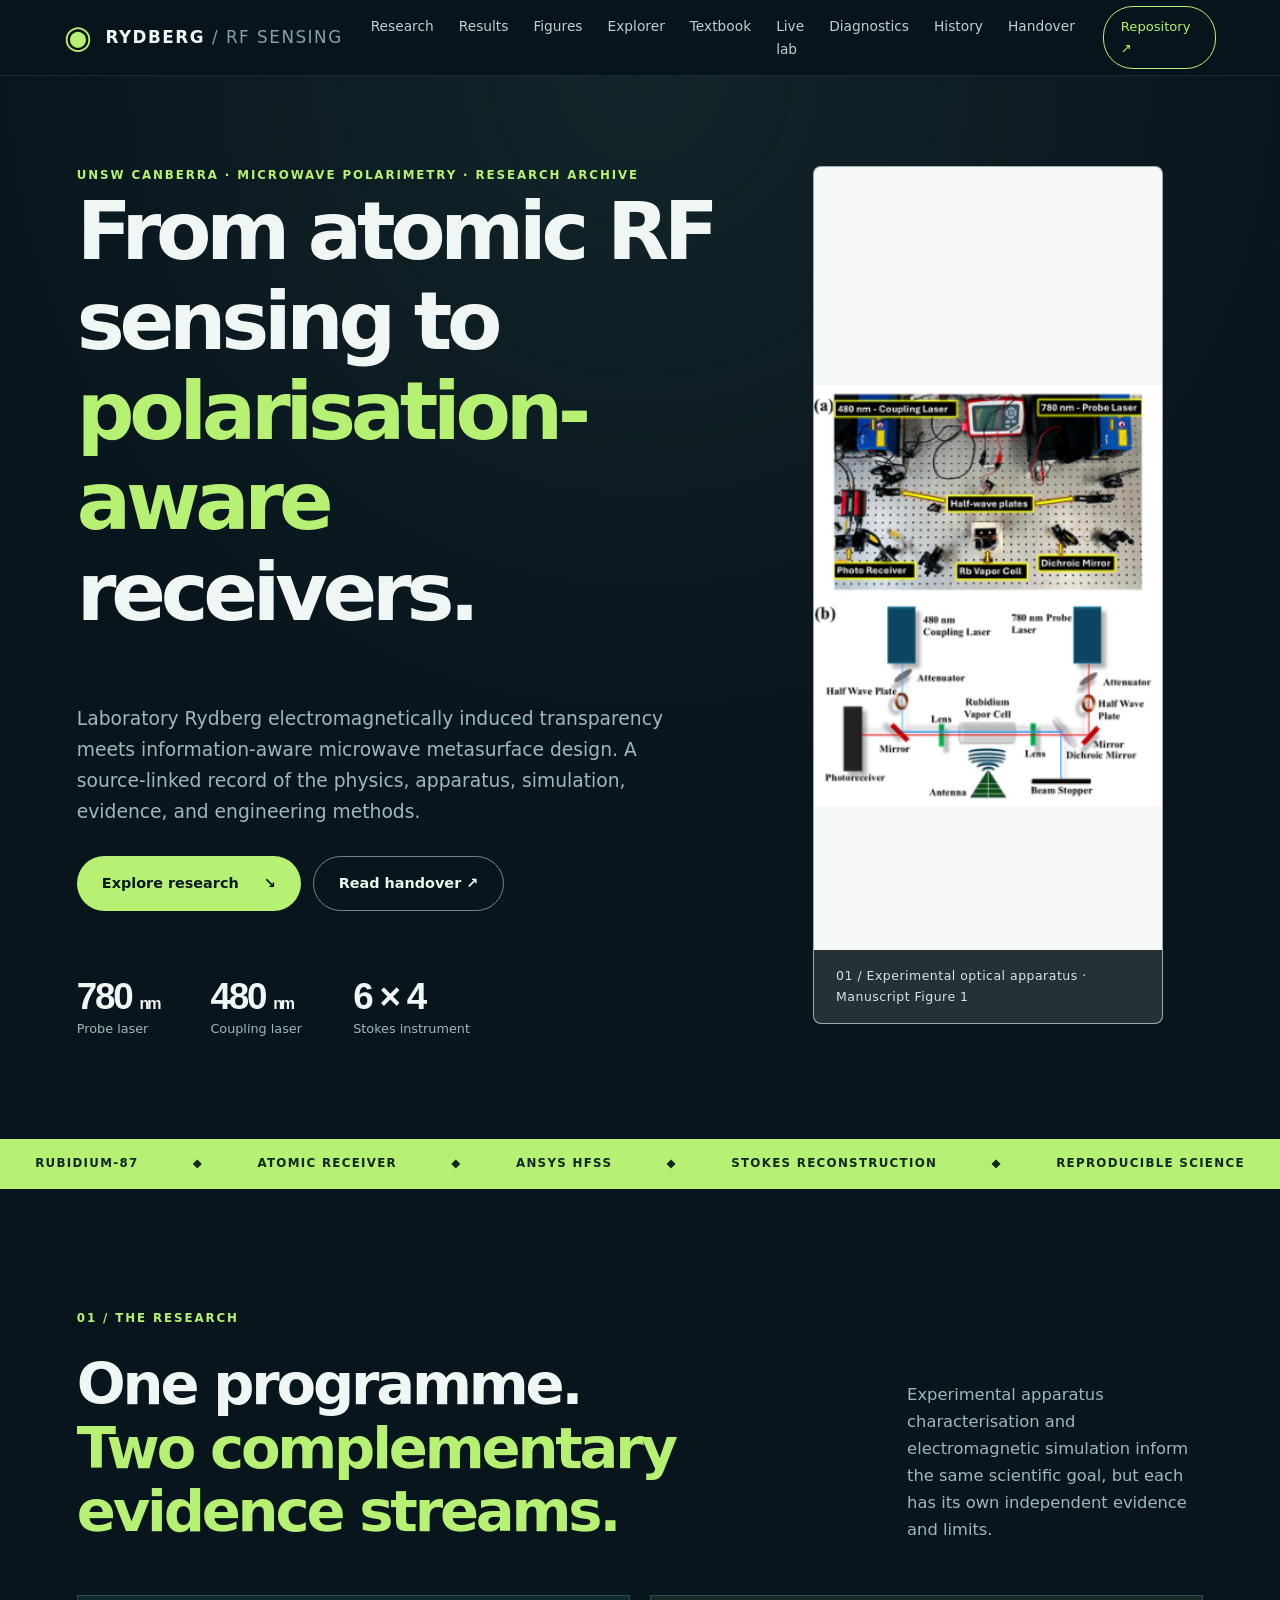
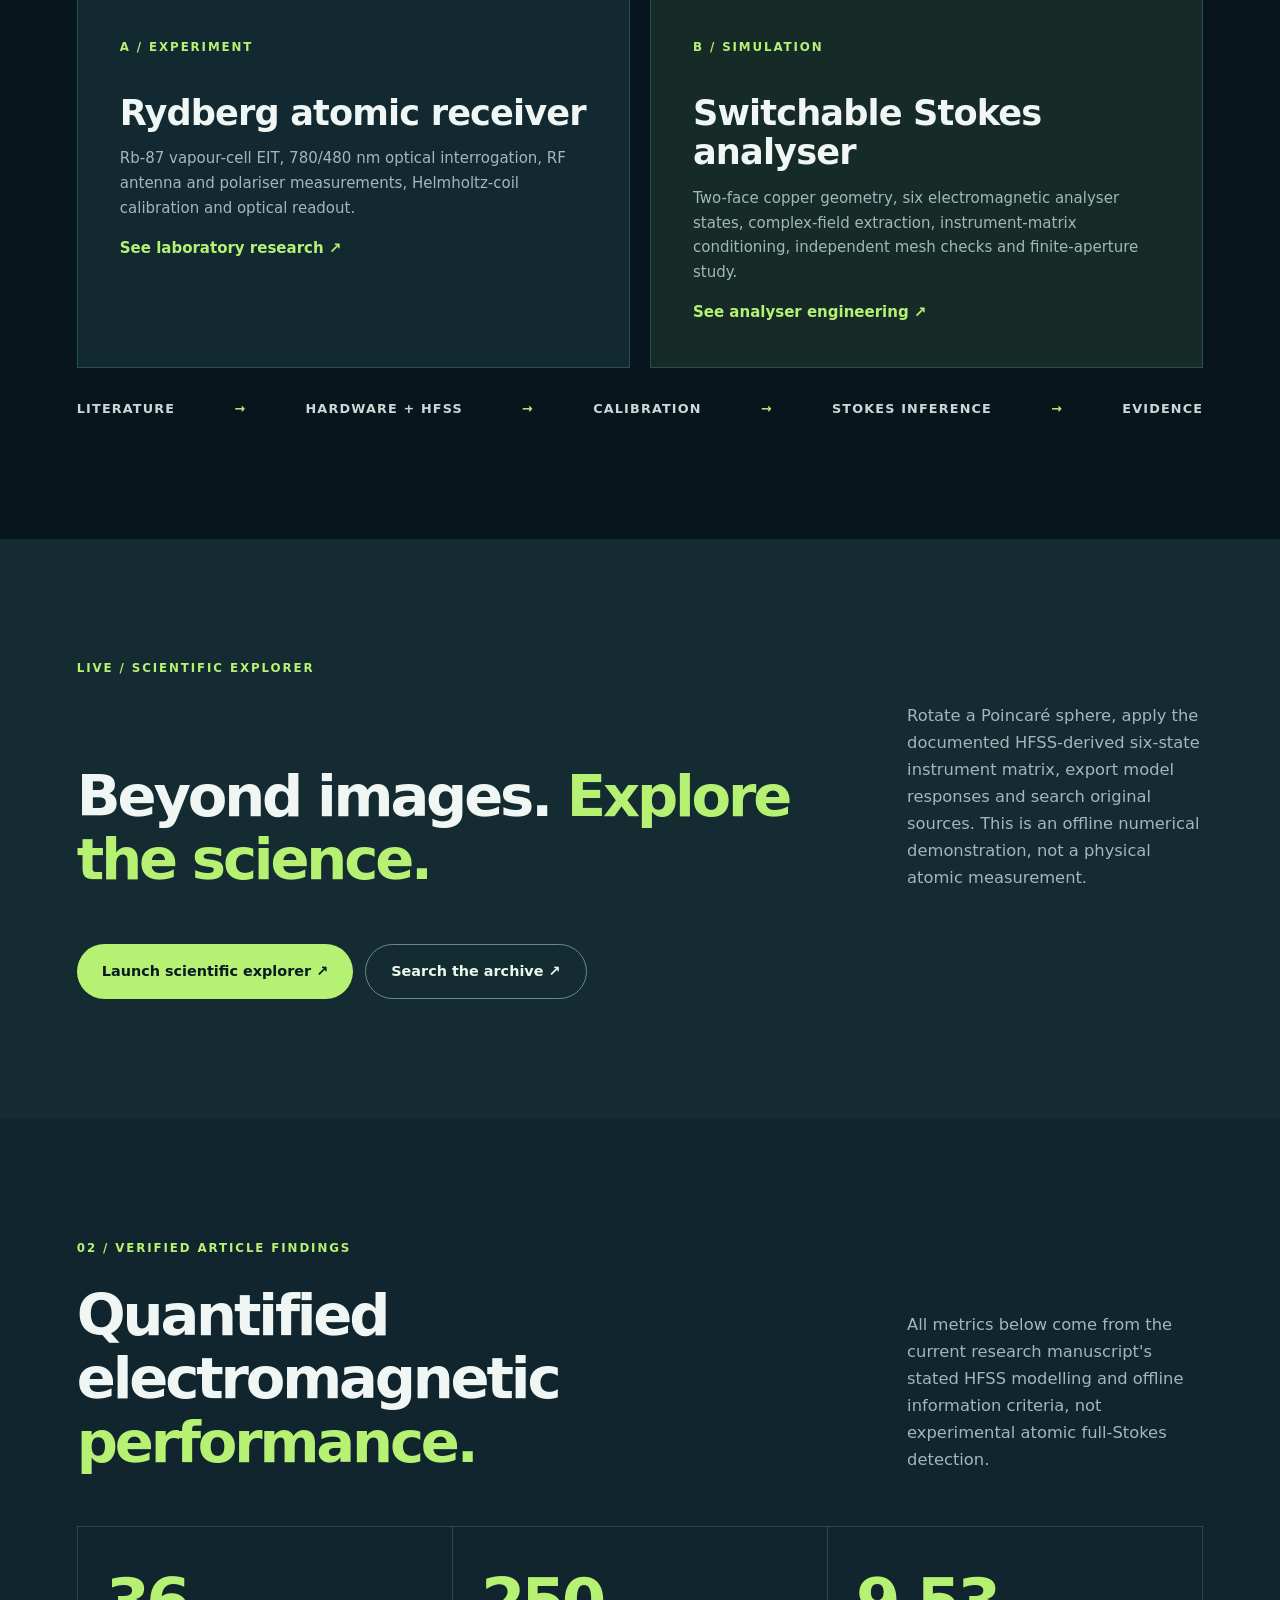
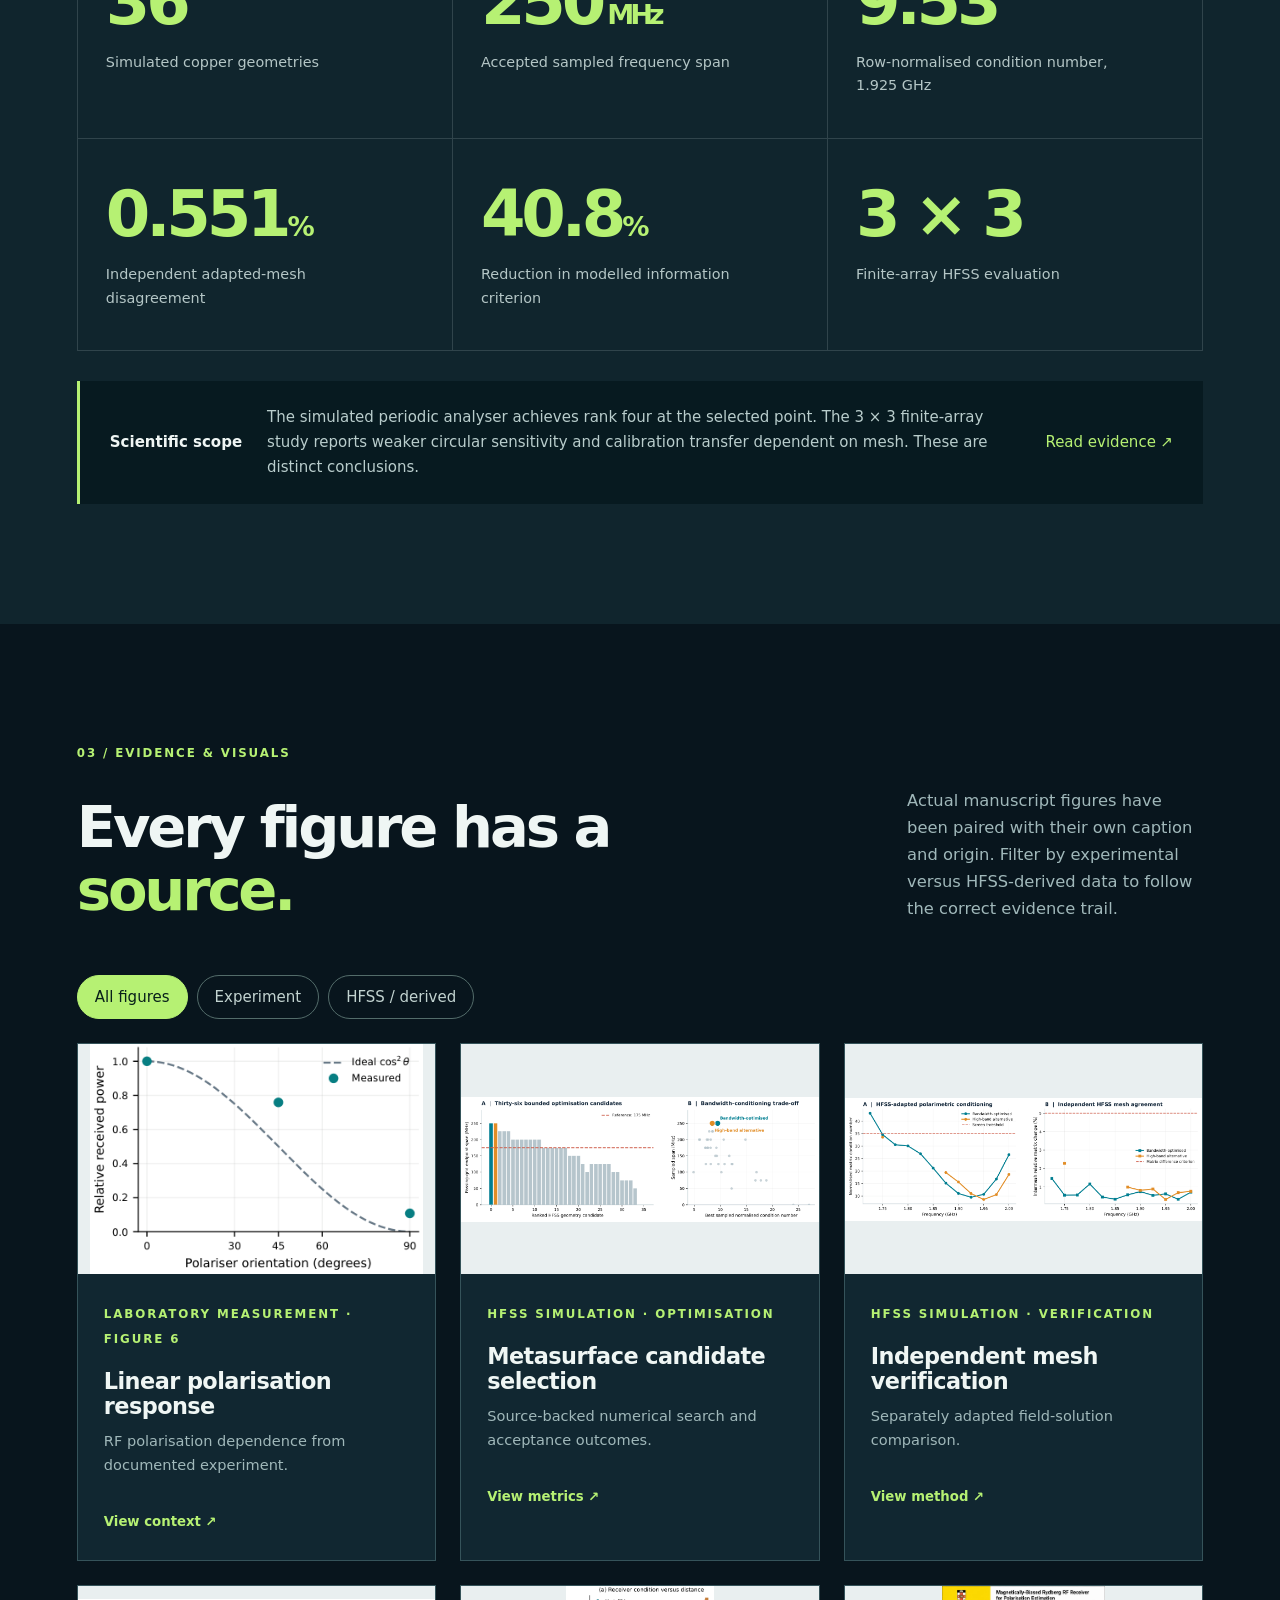
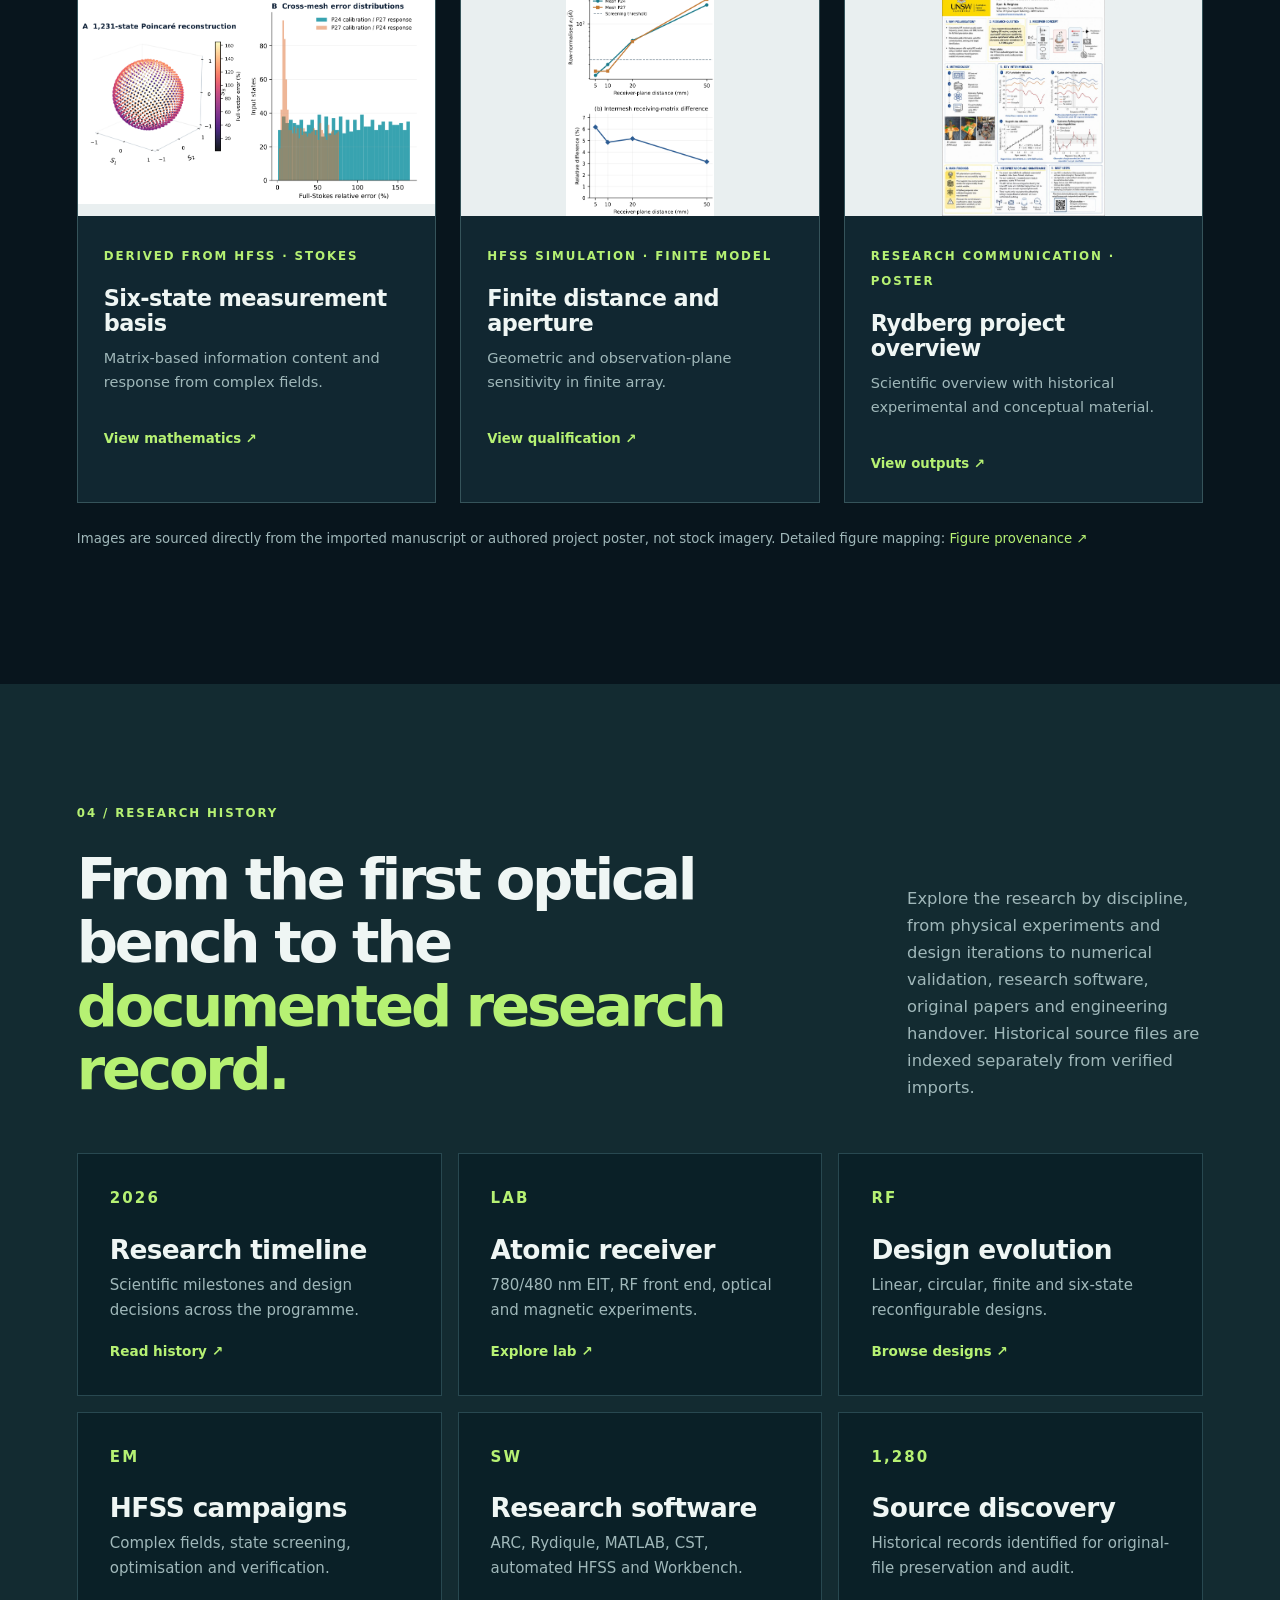
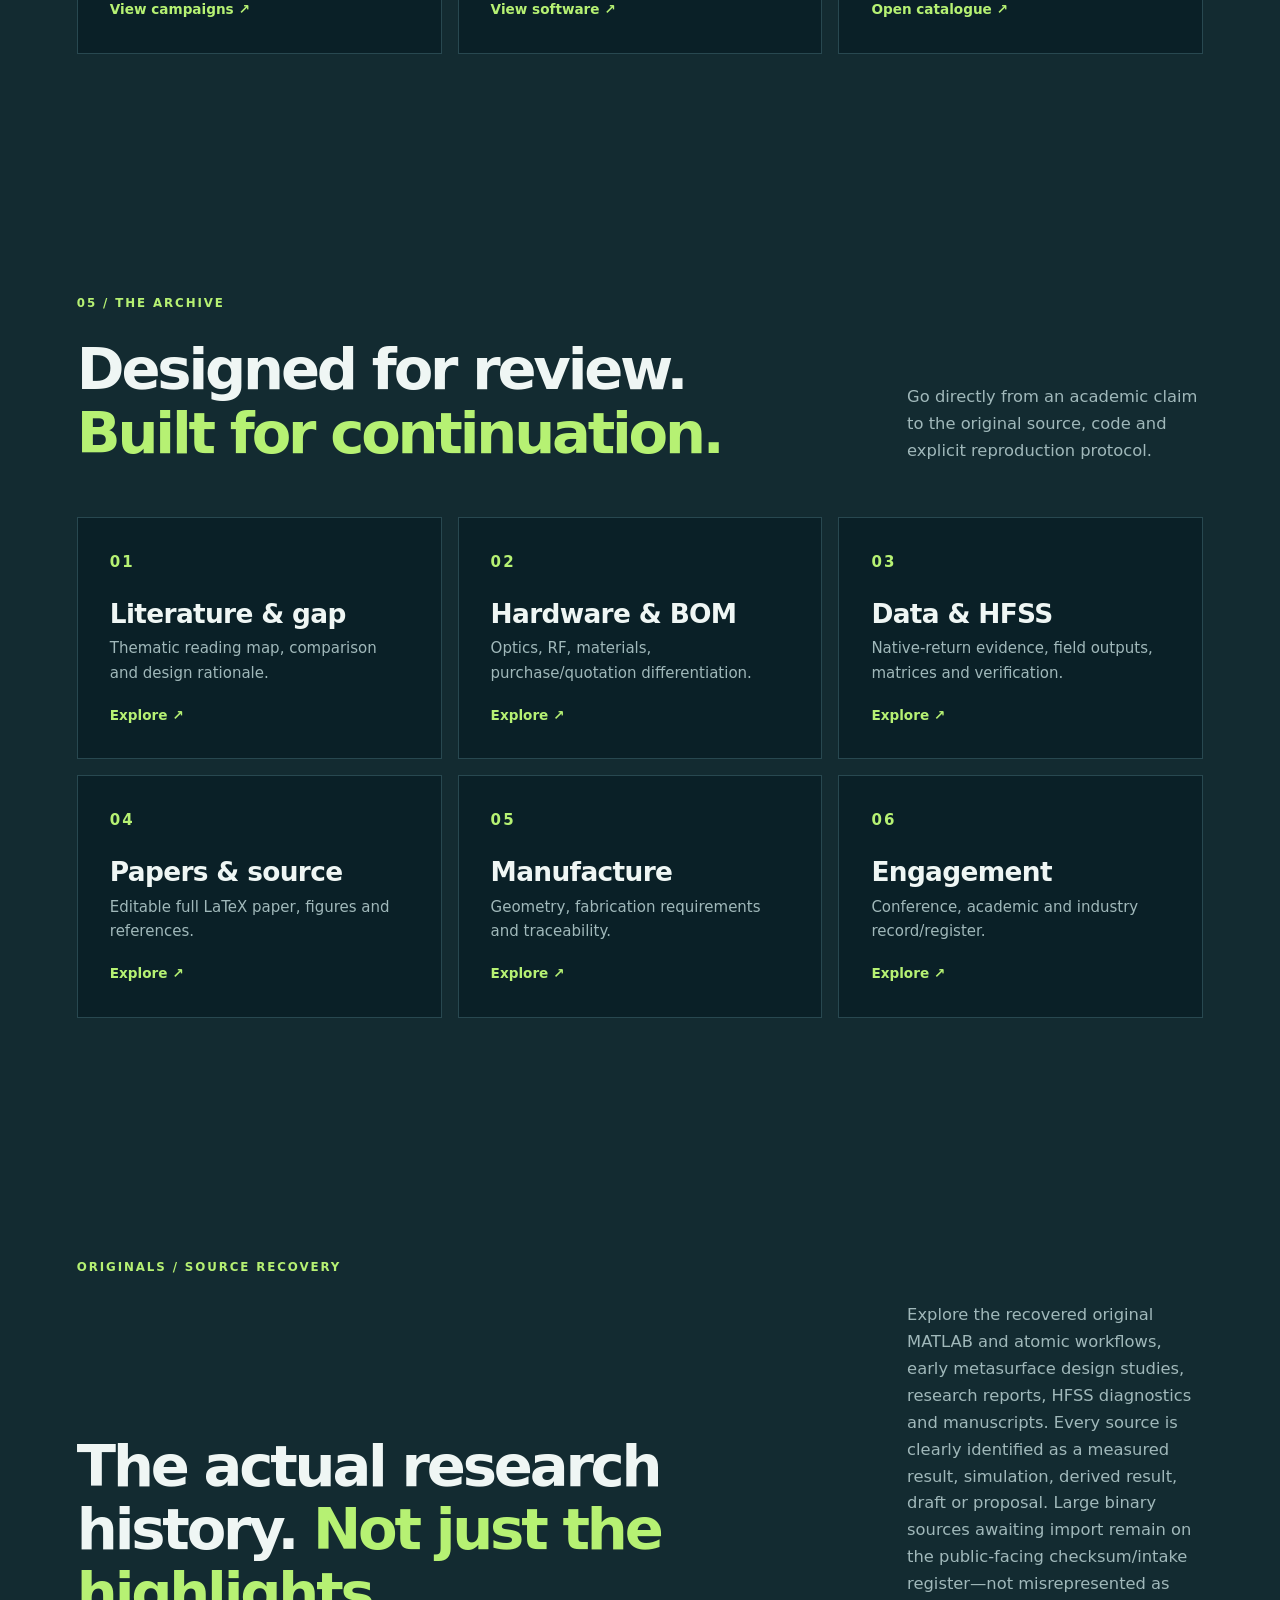
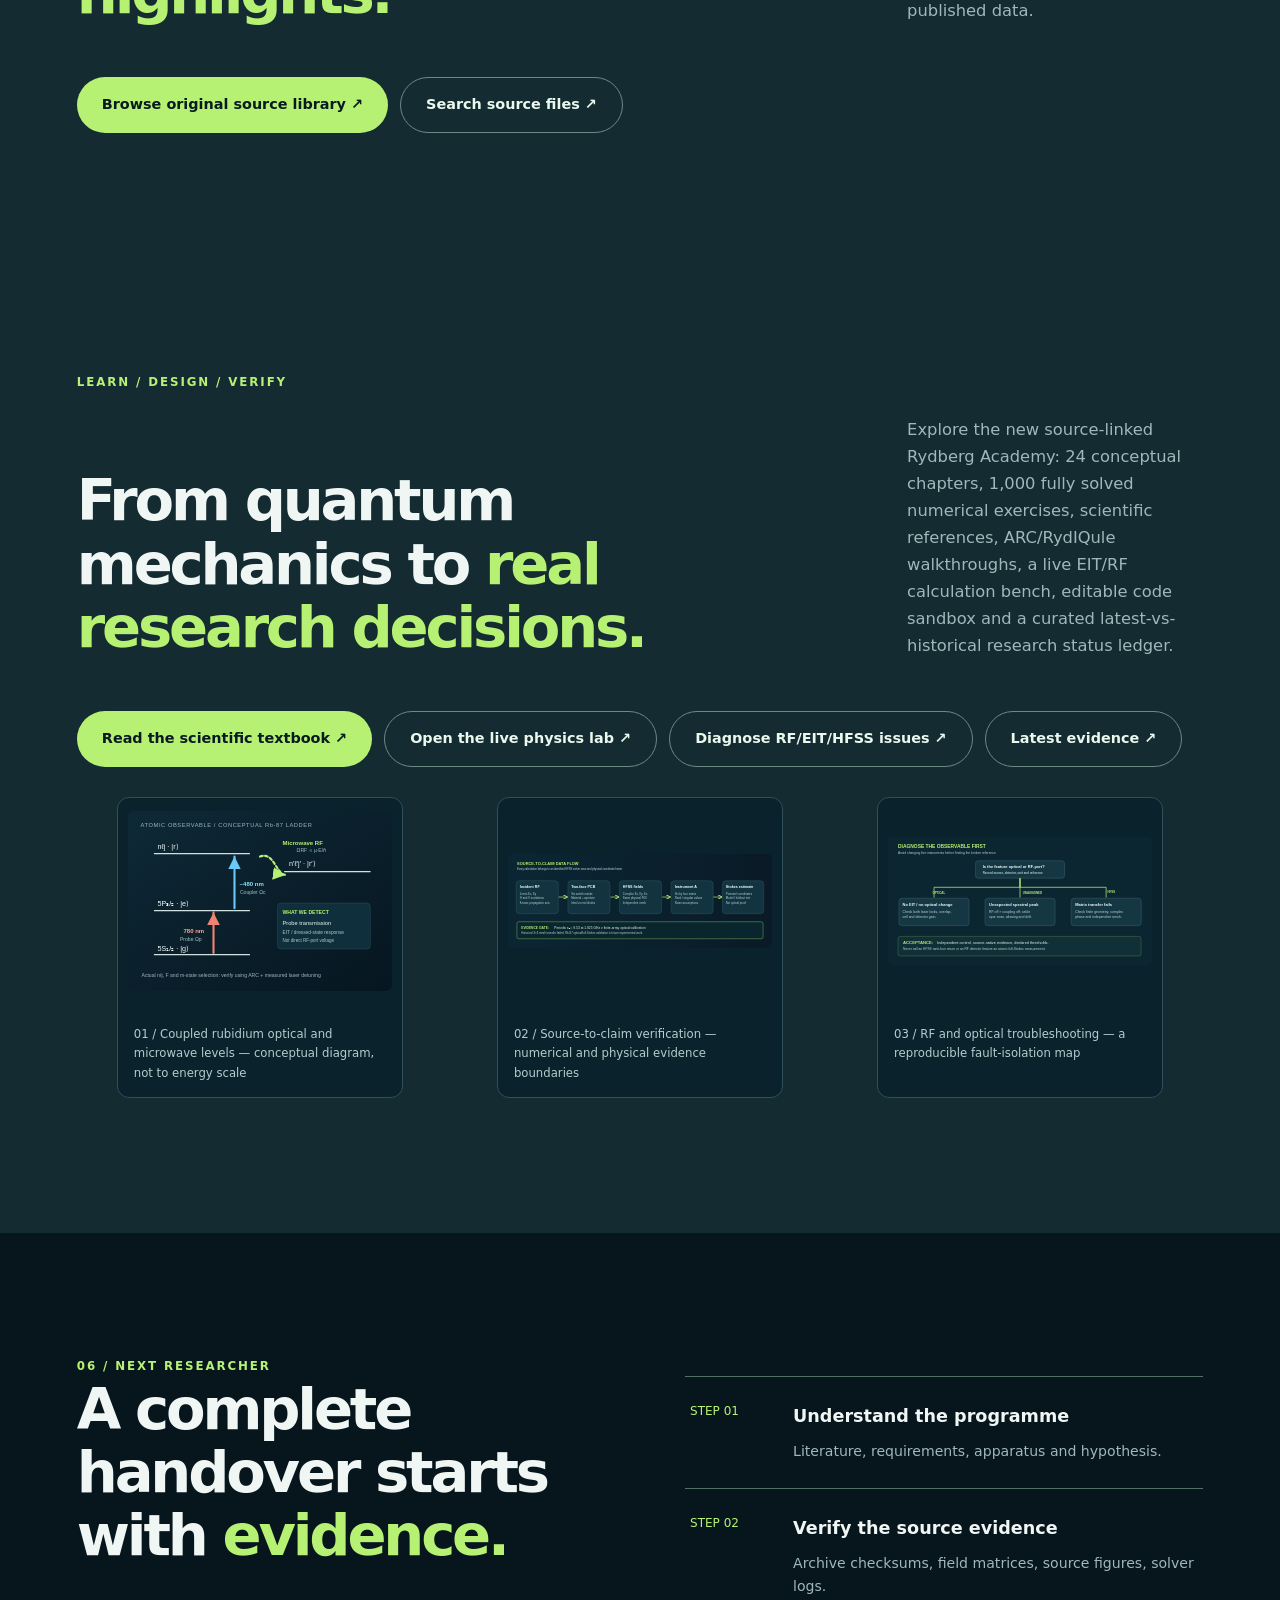
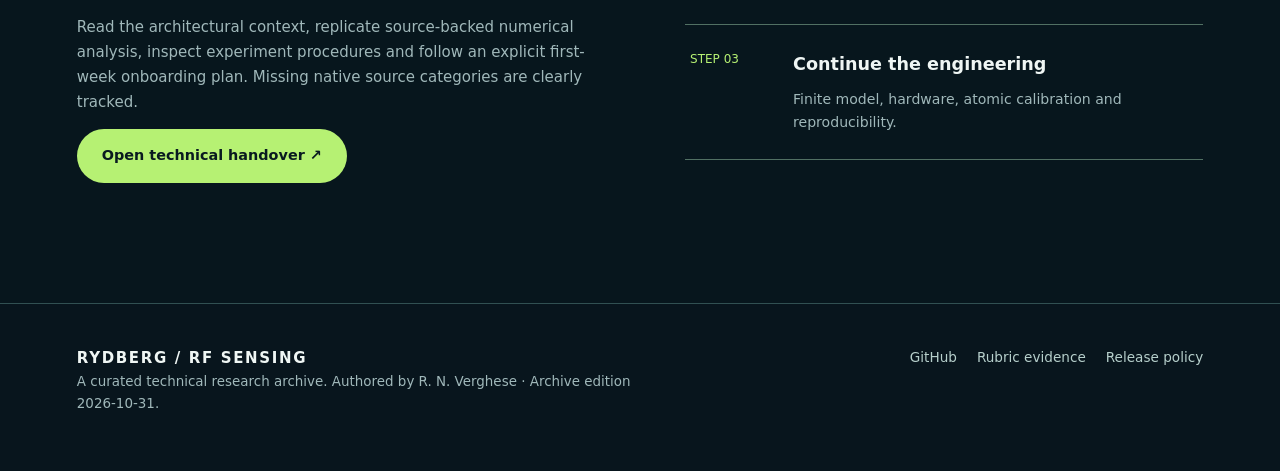
==== commit f4c508b1: "feat: connect diagnostics, contemporary research, authentic figure atlas and new QA checks" ====
--- a/site/index.html
+++ b/site/index.html
@@ -1,6 +1,6 @@
 <!DOCTYPE html>
 <html lang="en"><head><meta charset="utf-8"><meta name="viewport" content="width=device-width,initial-scale=1"><meta name="description" content="Rydberg-87 RF sensing research, laboratory receiver, reconfigurable microwave metasurfaces, Stokes polarimetry and scientific handover"><title>Rydberg RF Sensing | Research Archive</title><link rel="stylesheet" href="style.css"><style>.academy-visual-grid{display:grid;grid-template-columns:repeat(3,minmax(0,1fr));gap:14px;margin-top:30px}.academy-visual-grid figure{background:#09222c;border:1px solid #31505b;border-radius:12px;overflow:hidden}.academy-visual-grid img{width:100%;height:205px;object-fit:contain;padding:10px}.academy-visual-grid figcaption{padding:14px 16px;color:#b4cccb;font-size:.73rem}.academy-visual-grid figure:nth-child(2) img,.academy-visual-grid figure:nth-child(3) img{object-fit:contain}@media(max-width:900px){.academy-visual-grid{grid-template-columns:1fr}}</style></head>
-<body><header class="nav"><a class="brand" href="#home"><span class="atom">◉</span><span>RYDBERG<span class="muted"> / RF SENSING</span></span></a><nav><a href="#overview">Research</a><a href="#results">Results</a><a href="#gallery">Figures</a><a href="explorer.html">Explorer</a><a href="academy.html">Textbook</a><a href="lab.html">Live lab</a><a href="#history">History</a><a href="#handover">Handover</a></nav><a class="navcta" href="https://github.com/RV-crtl/Rydberg-Sensing-Research-Archive/blob/main/README.md">Repository ↗</a></header>
+<body><header class="nav"><a class="brand" href="#home"><span class="atom">◉</span><span>RYDBERG<span class="muted"> / RF SENSING</span></span></a><nav><a href="#overview">Research</a><a href="#results">Results</a><a href="#gallery">Figures</a><a href="explorer.html">Explorer</a><a href="academy.html">Textbook</a><a href="lab.html">Live lab</a><a href="diagnostics.html">Diagnostics</a><a href="#history">History</a><a href="#handover">Handover</a></nav><a class="navcta" href="https://github.com/RV-crtl/Rydberg-Sensing-Research-Archive/blob/main/README.md">Repository ↗</a></header>
 <main id="home"><section class="hero"><div class="hero-content"><div class="eyebrow">UNSW CANBERRA · MICROWAVE POLARIMETRY · RESEARCH ARCHIVE</div><h1>From atomic RF sensing to <em>polarisation-aware</em> receivers.</h1><p>Laboratory Rydberg electromagnetically induced transparency meets information-aware microwave metasurface design. A source-linked record of the physics, apparatus, simulation, evidence, and engineering methods.</p><div class="actions"><a class="button primary" href="#overview">Explore research <span>↘</span></a><a class="button subtle" href="https://github.com/RV-crtl/Rydberg-Sensing-Research-Archive/blob/main/docs/handover/HANDOVER.md">Read handover ↗</a></div><div class="hero-stats"><div><b>780 <small>nm</small></b><span>Probe laser</span></div><div><b>480 <small>nm</small></b><span>Coupling laser</span></div><div><b>6 × 4</b><span>Stokes instrument</span></div></div></div><figure class="hero-visual"><img src="assets/lab-optical-bench.png" alt="Documented Rydberg RF laboratory optical apparatus from research manuscript"><figcaption>01 / Experimental optical apparatus · Manuscript Figure 1</figcaption></figure></section>
 <section class="marquee"><span>RUBIDIUM-87</span><i>◆</i><span>ATOMIC RECEIVER</span><i>◆</i><span>ANSYS HFSS</span><i>◆</i><span>STOKES RECONSTRUCTION</span><i>◆</i><span>REPRODUCIBLE SCIENCE</span></section>
 <section class="section" id="overview"><div class="section-top"><span class="section-id">01 / THE RESEARCH</span><h2>One programme.<br><em>Two complementary evidence streams.</em></h2><p>Experimental apparatus characterisation and electromagnetic simulation inform the same scientific goal, but each has its own independent evidence and limits.</p></div><div class="twocol"><article class="work-card"><div class="work-num">A / EXPERIMENT</div><h3>Rydberg atomic receiver</h3><p>Rb-87 vapour-cell EIT, 780/480 nm optical interrogation, RF antenna and polariser measurements, Helmholtz-coil calibration and optical readout.</p><a href="https://github.com/RV-crtl/Rydberg-Sensing-Research-Archive/blob/main/docs/results/EXPERIMENTS.md">See laboratory research ↗</a></article><article class="work-card second"><div class="work-num">B / SIMULATION</div><h3>Switchable Stokes analyser</h3><p>Two-face copper geometry, six electromagnetic analyser states, complex-field extraction, instrument-matrix conditioning, independent mesh checks and finite-aperture study.</p><a href="https://github.com/RV-crtl/Rydberg-Sensing-Research-Archive/blob/main/docs/engineering/METASURFACE.md">See analyser engineering ↗</a></article></div><div class="flowline"><span>LITERATURE</span><b>→</b><span>HARDWARE + HFSS</span><b>→</b><span>CALIBRATION</span><b>→</b><span>STOKES INFERENCE</span><b>→</b><span>EVIDENCE</span></div></section>
@@ -15,5 +15,5 @@
 </div><p class="caption-note">Images are sourced directly from the imported manuscript or authored project poster, not stock imagery. Detailed figure mapping: <a href="https://github.com/RV-crtl/Rydberg-Sensing-Research-Archive/blob/main/docs/results/FIGURE_PROVENANCE.md">Figure provenance ↗</a></p></section>
 <section class="section archive" id="history"><div class="section-top"><span class="section-id">04 / RESEARCH HISTORY</span><h2>From the first optical bench to the <em>documented research record.</em></h2><p>Explore the research by discipline, from physical experiments and design iterations to numerical validation, research software, original papers and engineering handover. Historical source files are indexed separately from verified imports.</p></div><div class="archivegrid"><a href="https://github.com/RV-crtl/Rydberg-Sensing-Research-Archive/blob/main/docs/history/DETAILED_RESEARCH_CHRONOLOGY.md"><span>2026</span><h3>Research timeline</h3><p>Scientific milestones and design decisions across the programme.</p><b>Read history ↗</b></a><a href="https://github.com/RV-crtl/Rydberg-Sensing-Research-Archive/blob/main/docs/laboratory/OPTICAL_AND_ATOMIC_RECEIVER.md"><span>LAB</span><h3>Atomic receiver</h3><p>780/480 nm EIT, RF front end, optical and magnetic experiments.</p><b>Explore lab ↗</b></a><a href="https://github.com/RV-crtl/Rydberg-Sensing-Research-Archive/blob/main/docs/design/POLARISER_AND_METASURFACE_DESIGN_LINEAGE.md"><span>RF</span><h3>Design evolution</h3><p>Linear, circular, finite and six-state reconfigurable designs.</p><b>Browse designs ↗</b></a><a href="https://github.com/RV-crtl/Rydberg-Sensing-Research-Archive/blob/main/docs/simulations/HFSS_CAMPAIGN_LINEAGE.md"><span>EM</span><h3>HFSS campaigns</h3><p>Complex fields, state screening, optimisation and verification.</p><b>View campaigns ↗</b></a><a href="https://github.com/RV-crtl/Rydberg-Sensing-Research-Archive/blob/main/docs/software/ATOMIC_MODELLING_AND_WORKBENCH.md"><span>SW</span><h3>Research software</h3><p>ARC, Rydiqule, MATLAB, CST, automated HFSS and Workbench.</p><b>View software ↗</b></a><a href="https://github.com/RV-crtl/Rydberg-Sensing-Research-Archive/blob/main/docs/catalog/README.md"><span>1,280</span><h3>Source discovery</h3><p>Historical records identified for original-file preservation and audit.</p><b>Open catalogue ↗</b></a></div></section>
 <section class="section archive" id="archive"><div class="section-top"><span class="section-id">05 / THE ARCHIVE</span><h2>Designed for review.<br><em>Built for continuation.</em></h2><p>Go directly from an academic claim to the original source, code and explicit reproduction protocol.</p></div><div class="archivegrid"><a href="https://github.com/RV-crtl/Rydberg-Sensing-Research-Archive/blob/main/docs/research/LITERATURE_MAP.md"><span>01</span><h3>Literature & gap</h3><p>Thematic reading map, comparison and design rationale.</p><b>Explore ↗</b></a><a href="https://github.com/RV-crtl/Rydberg-Sensing-Research-Archive/blob/main/docs/engineering/HARDWARE_AND_BOM.md"><span>02</span><h3>Hardware & BOM</h3><p>Optics, RF, materials, purchase/quotation differentiation.</p><b>Explore ↗</b></a><a href="https://github.com/RV-crtl/Rydberg-Sensing-Research-Archive/blob/main/docs/results/EVIDENCE_INDEX.md"><span>03</span><h3>Data & HFSS</h3><p>Native-return evidence, field outputs, matrices and verification.</p><b>Explore ↗</b></a><a href="https://github.com/RV-crtl/Rydberg-Sensing-Research-Archive/blob/main/papers/manuscript-source/main.tex"><span>04</span><h3>Papers & source</h3><p>Editable full LaTeX paper, figures and references.</p><b>Explore ↗</b></a><a href="https://github.com/RV-crtl/Rydberg-Sensing-Research-Archive/blob/main/docs/operations/MANUFACTURING.md"><span>05</span><h3>Manufacture</h3><p>Geometry, fabrication requirements and traceability.</p><b>Explore ↗</b></a><a href="https://github.com/RV-crtl/Rydberg-Sensing-Research-Archive/blob/main/docs/operations/ENGAGEMENT.md"><span>06</span><h3>Engagement</h3><p>Conference, academic and industry record/register.</p><b>Explore ↗</b></a></div></section>
-<section class="section archive" id="originals"><div class="section-top"><span class="section-id">ORIGINALS / SOURCE RECOVERY</span><h2>The actual research history. <em>Not just the highlights.</em></h2><p>Explore the recovered original MATLAB and atomic workflows, early metasurface design studies, research reports, HFSS diagnostics and manuscripts. Every source is clearly identified as a measured result, simulation, derived result, draft or proposal. Large binary sources awaiting import remain on the public-facing checksum/intake register—not misrepresented as published data.</p></div><div class="actions"><a class="button primary" href="https://github.com/RV-crtl/Rydberg-Sensing-Research-Archive/blob/main/history/README.md">Browse original source library ↗</a><a class="button subtle" href="explorer.html#inventory">Search source files ↗</a></div></section><section class="section archive" id="academy"><div class="section-top"><span class="section-id">LEARN / DESIGN / VERIFY</span><h2>From quantum mechanics to <em>real research decisions.</em></h2><p>Explore the new source-linked Rydberg Academy: 24 conceptual chapters, 1,000 fully solved numerical exercises, scientific references, ARC/RydIQule walkthroughs, a live EIT/RF calculation bench, editable code sandbox and a curated latest-vs-historical research status ledger.</p></div><div class="actions"><a class="button primary" href="academy.html">Read the scientific textbook ↗</a><a class="button subtle" href="lab.html">Open the live physics lab ↗</a><a class="button subtle" href="https://github.com/RV-crtl/Rydberg-Sensing-Research-Archive/blob/main/book/CURRENT_STATE.md">Latest evidence ↗</a></div><div class="academy-visual-grid"><figure><img loading="lazy" src="assets/academy-ladder.svg" alt="Original source-labelled 780-nm 480-nm RF atomic ladder diagram"><figcaption>01 / Coupled rubidium optical and microwave levels — conceptual diagram, not to energy scale</figcaption></figure><figure><img loading="lazy" src="assets/academy-hfss-pipeline.svg" alt="Original source-aware HFSS, Jones-to-Stokes and finite-geometry workflow"><figcaption>02 / Source-to-claim verification — numerical and physical evidence boundaries</figcaption></figure><figure><img loading="lazy" src="assets/academy-diagnostic-tree.svg" alt="Original lab RF/EIT fault-isolation flowchart"><figcaption>03 / RF and optical troubleshooting — a reproducible fault-isolation map</figcaption></figure></div></section><section class="section handover" id="handover"><div class="hand-left"><span class="section-id">06 / NEXT RESEARCHER</span><h2>A complete handover starts with <em>evidence.</em></h2><p>Read the architectural context, replicate source-backed numerical analysis, inspect experiment procedures and follow an explicit first-week onboarding plan. Missing native source categories are clearly tracked.</p><a class="button primary" href="https://github.com/RV-crtl/Rydberg-Sensing-Research-Archive/blob/main/docs/handover/HANDOVER.md">Open technical handover ↗</a></div><div class="hand-right"><div class="phase"><span>STEP 01</span><b>Understand the programme</b><p>Literature, requirements, apparatus and hypothesis.</p></div><div class="phase"><span>STEP 02</span><b>Verify the source evidence</b><p>Archive checksums, field matrices, source figures, solver logs.</p></div><div class="phase"><span>STEP 03</span><b>Continue the engineering</b><p>Finite model, hardware, atomic calibration and reproducibility.</p></div></div></section>
+<section class="section archive" id="originals"><div class="section-top"><span class="section-id">ORIGINALS / SOURCE RECOVERY</span><h2>The actual research history. <em>Not just the highlights.</em></h2><p>Explore the recovered original MATLAB and atomic workflows, early metasurface design studies, research reports, HFSS diagnostics and manuscripts. Every source is clearly identified as a measured result, simulation, derived result, draft or proposal. Large binary sources awaiting import remain on the public-facing checksum/intake register—not misrepresented as published data.</p></div><div class="actions"><a class="button primary" href="https://github.com/RV-crtl/Rydberg-Sensing-Research-Archive/blob/main/history/README.md">Browse original source library ↗</a><a class="button subtle" href="explorer.html#inventory">Search source files ↗</a></div></section><section class="section archive" id="academy"><div class="section-top"><span class="section-id">LEARN / DESIGN / VERIFY</span><h2>From quantum mechanics to <em>real research decisions.</em></h2><p>Explore the new source-linked Rydberg Academy: 24 conceptual chapters, 1,000 fully solved numerical exercises, scientific references, ARC/RydIQule walkthroughs, a live EIT/RF calculation bench, editable code sandbox and a curated latest-vs-historical research status ledger.</p></div><div class="actions"><a class="button primary" href="academy.html">Read the scientific textbook ↗</a><a class="button subtle" href="lab.html">Open the live physics lab ↗</a><a class="button subtle" href="diagnostics.html">Diagnose RF/EIT/HFSS issues ↗</a><a class="button subtle" href="https://github.com/RV-crtl/Rydberg-Sensing-Research-Archive/blob/main/book/CURRENT_STATE.md">Latest evidence ↗</a></div><div class="academy-visual-grid"><figure><img loading="lazy" src="assets/academy-ladder.svg" alt="Original source-labelled 780-nm 480-nm RF atomic ladder diagram"><figcaption>01 / Coupled rubidium optical and microwave levels — conceptual diagram, not to energy scale</figcaption></figure><figure><img loading="lazy" src="assets/academy-hfss-pipeline.svg" alt="Original source-aware HFSS, Jones-to-Stokes and finite-geometry workflow"><figcaption>02 / Source-to-claim verification — numerical and physical evidence boundaries</figcaption></figure><figure><img loading="lazy" src="assets/academy-diagnostic-tree.svg" alt="Original lab RF/EIT fault-isolation flowchart"><figcaption>03 / RF and optical troubleshooting — a reproducible fault-isolation map</figcaption></figure></div></section><section class="section handover" id="handover"><div class="hand-left"><span class="section-id">06 / NEXT RESEARCHER</span><h2>A complete handover starts with <em>evidence.</em></h2><p>Read the architectural context, replicate source-backed numerical analysis, inspect experiment procedures and follow an explicit first-week onboarding plan. Missing native source categories are clearly tracked.</p><a class="button primary" href="https://github.com/RV-crtl/Rydberg-Sensing-Research-Archive/blob/main/docs/handover/HANDOVER.md">Open technical handover ↗</a></div><div class="hand-right"><div class="phase"><span>STEP 01</span><b>Understand the programme</b><p>Literature, requirements, apparatus and hypothesis.</p></div><div class="phase"><span>STEP 02</span><b>Verify the source evidence</b><p>Archive checksums, field matrices, source figures, solver logs.</p></div><div class="phase"><span>STEP 03</span><b>Continue the engineering</b><p>Finite model, hardware, atomic calibration and reproducibility.</p></div></div></section>
 </main><footer><div><strong>RYDBERG / RF SENSING</strong><p>A curated technical research archive. Authored by R. N. Verghese · Archive edition 2026-10-31.</p></div><div><a href="https://github.com/RV-crtl/Rydberg-Sensing-Research-Archive/blob/main/README.md">GitHub</a><a href="https://github.com/RV-crtl/Rydberg-Sensing-Research-Archive/blob/main/docs/traceability/RUBRIC_MAPPING.md">Rubric evidence</a><a href="https://github.com/RV-crtl/Rydberg-Sensing-Research-Archive/blob/main/docs/operations/RELEASE_POLICY.md">Release policy</a></div></footer><script src="app.js"></script></body></html>
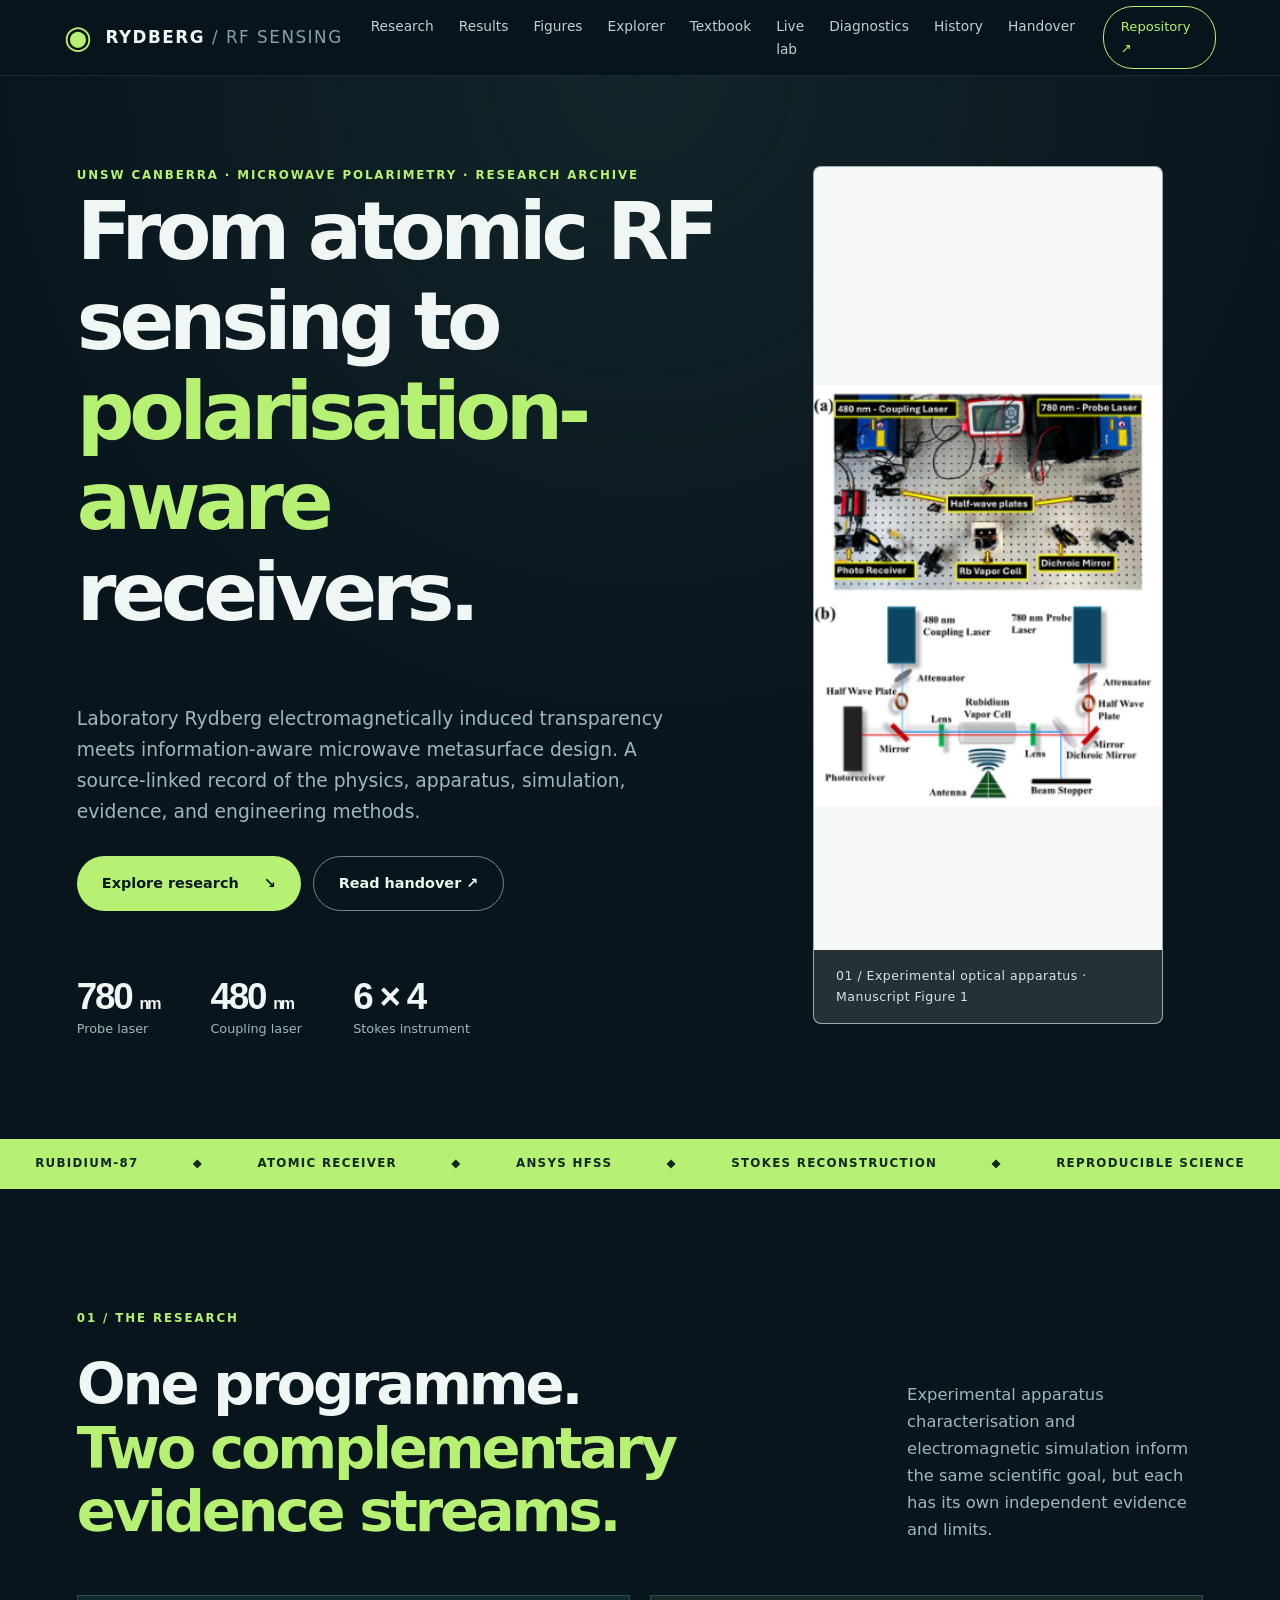
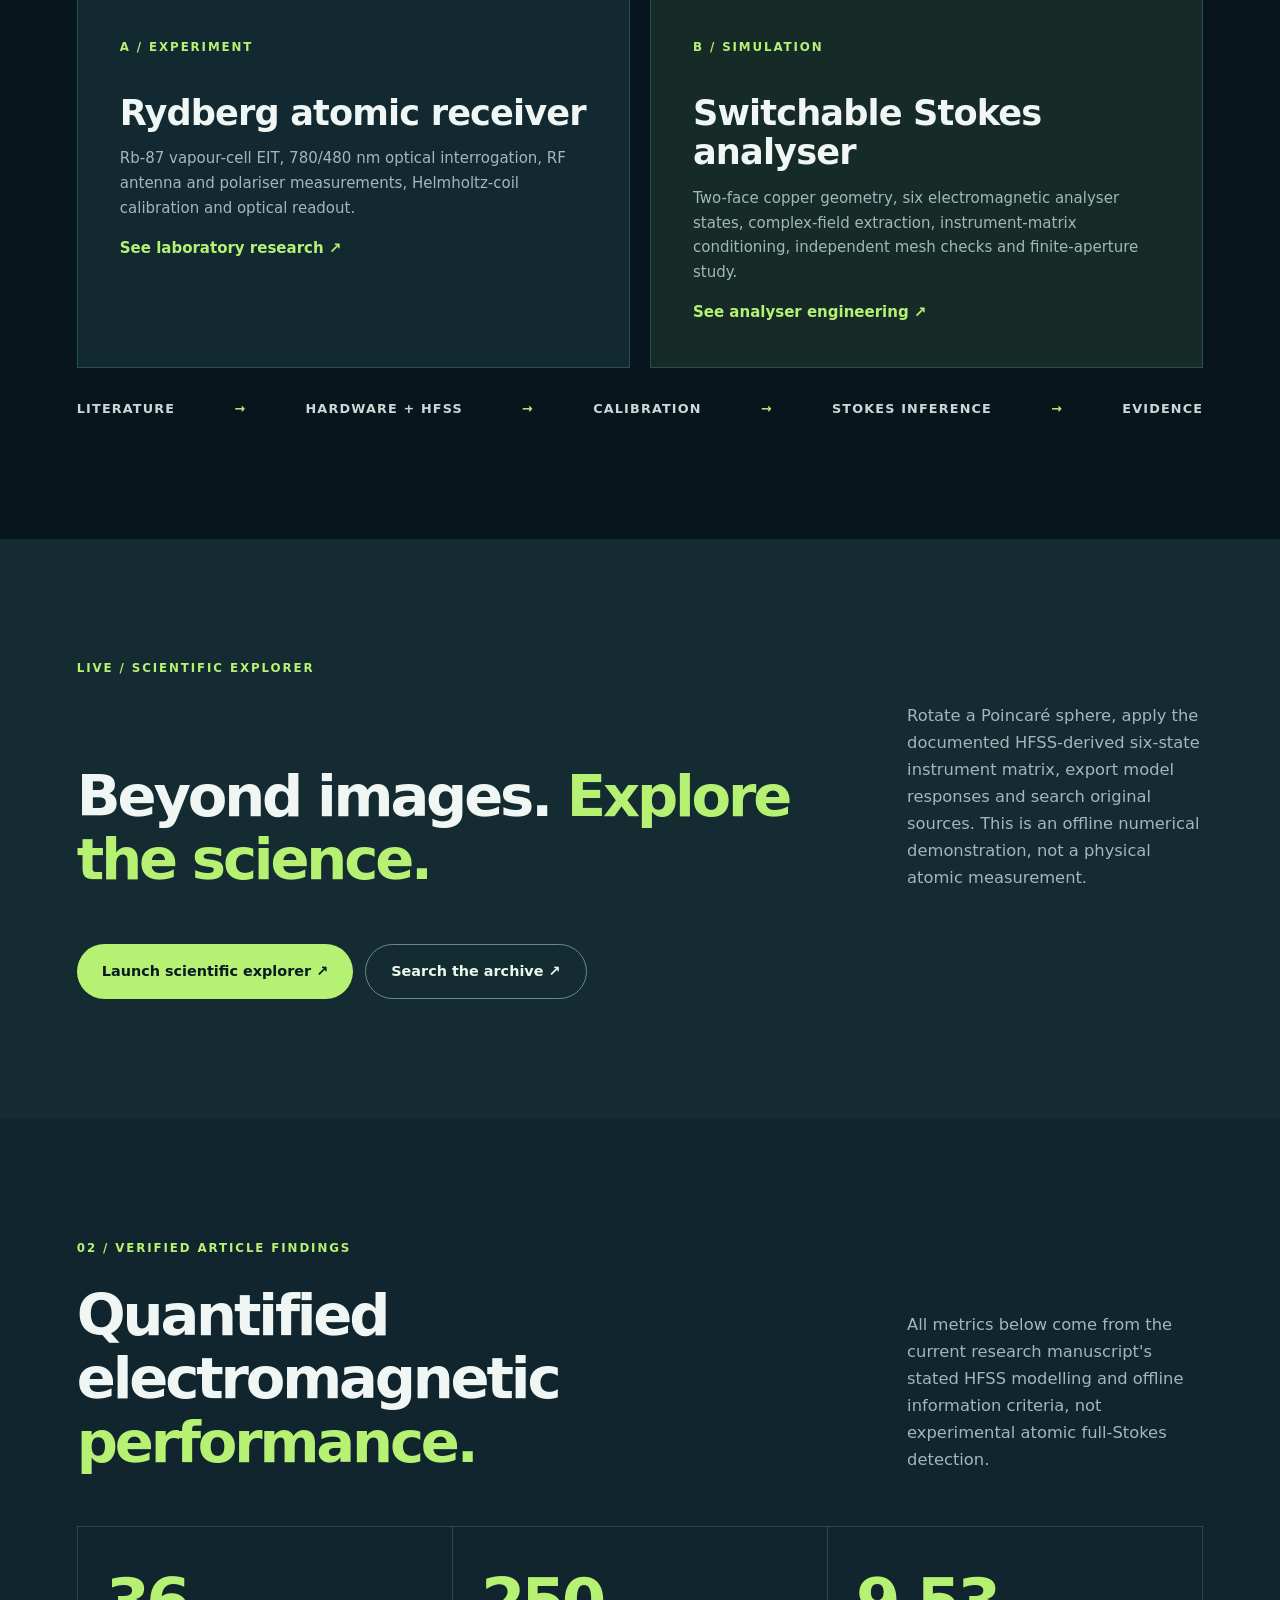
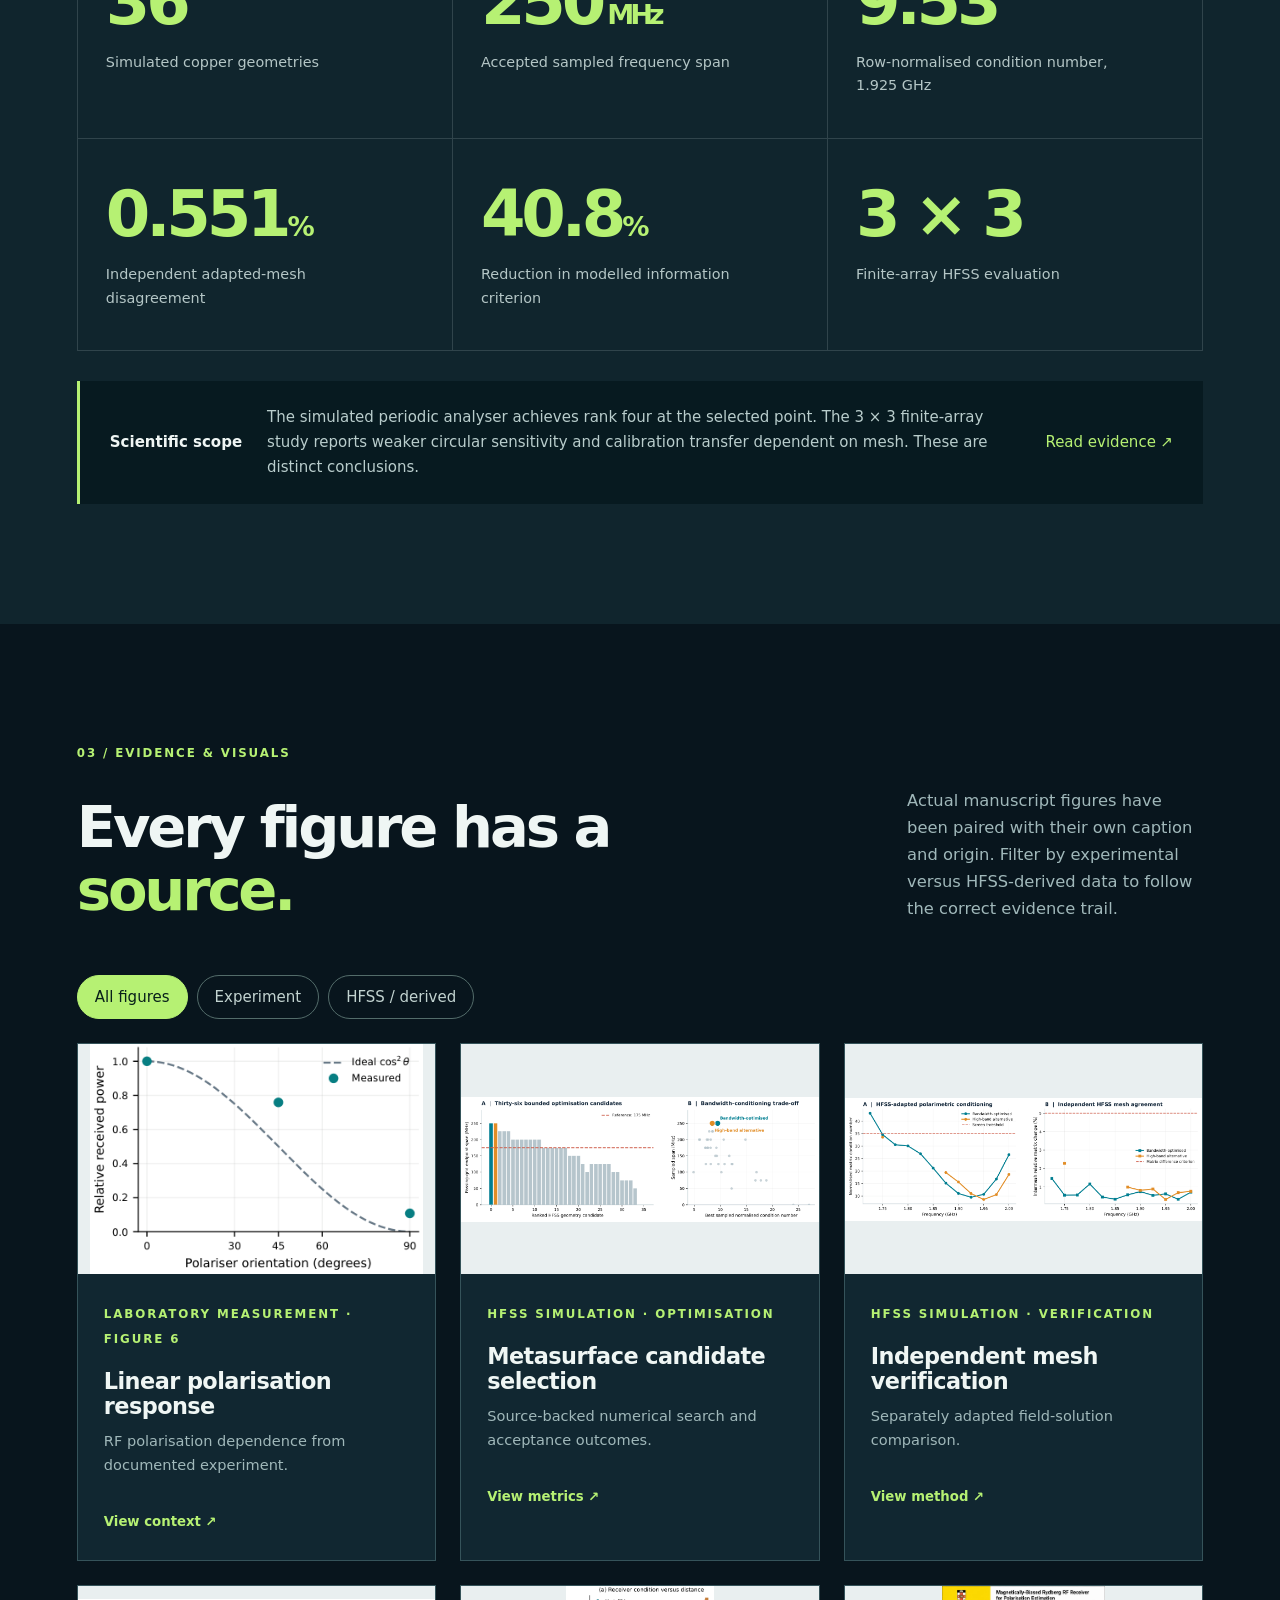
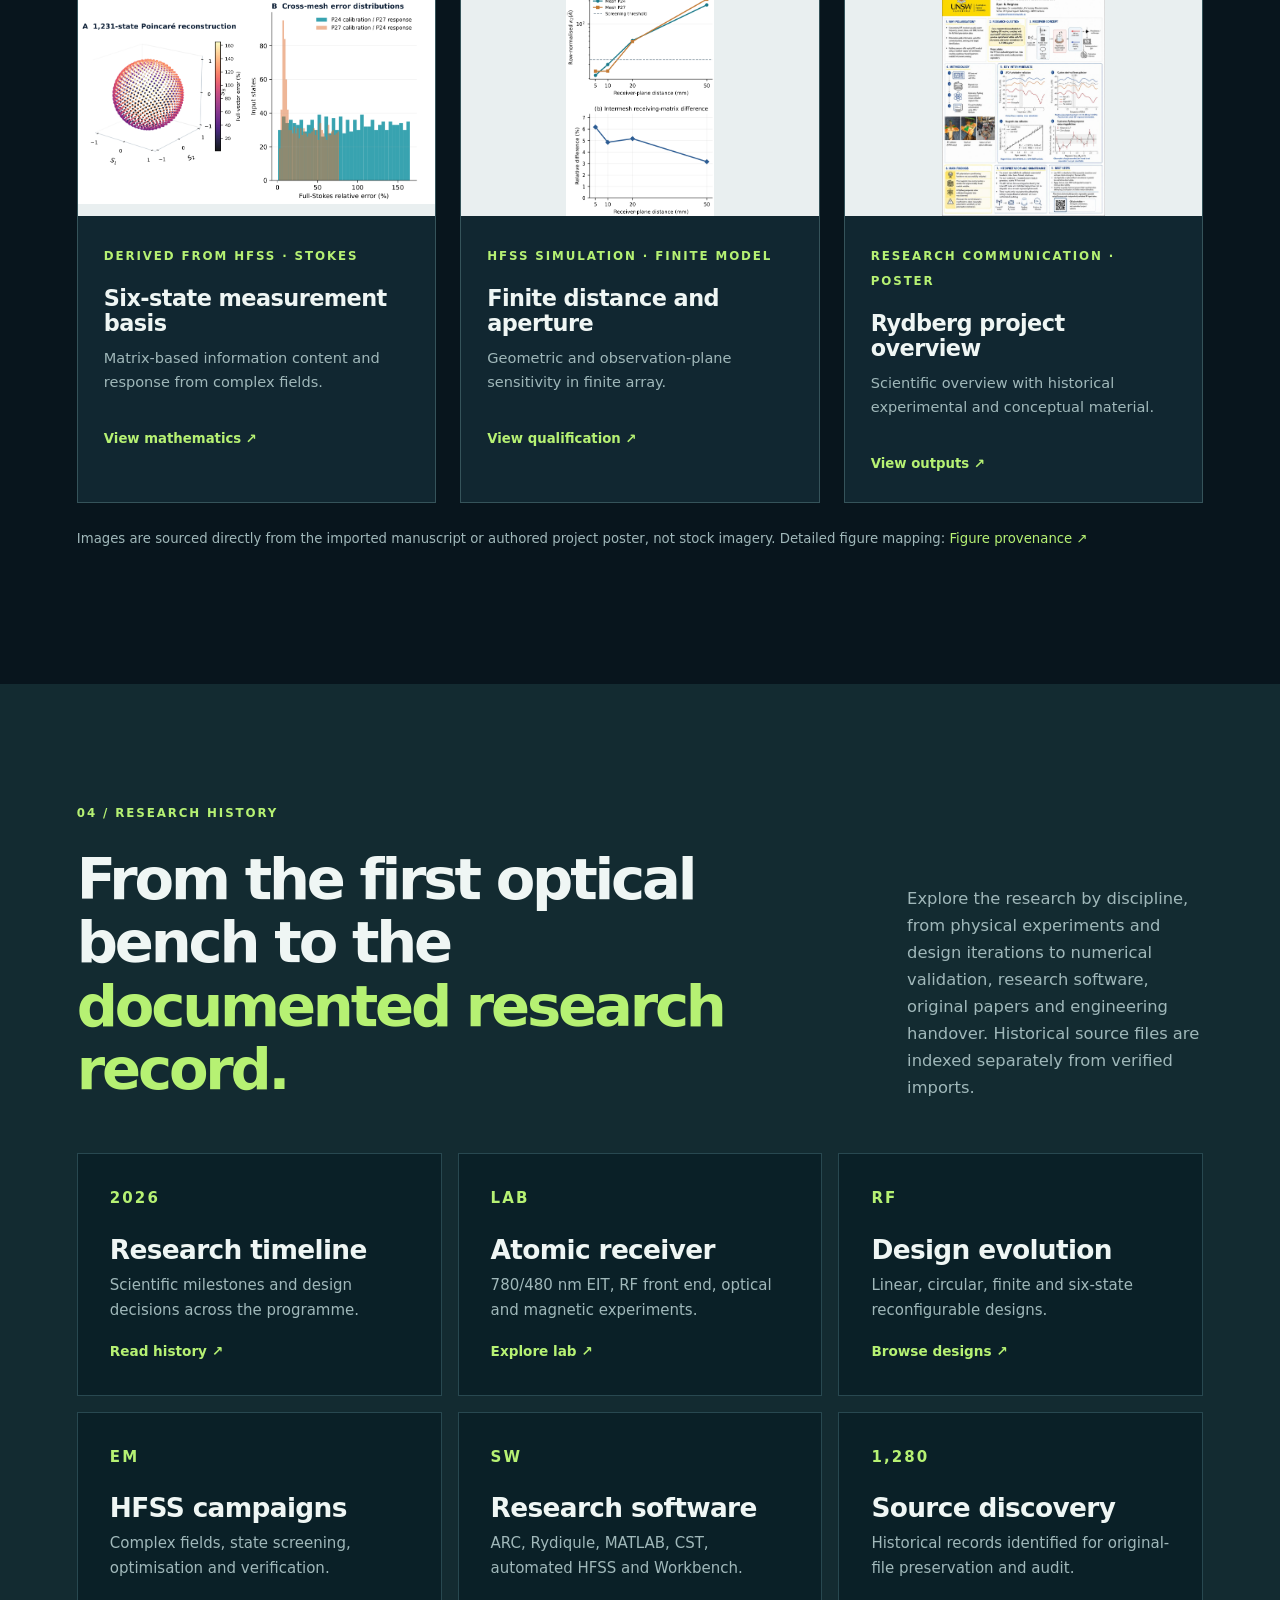
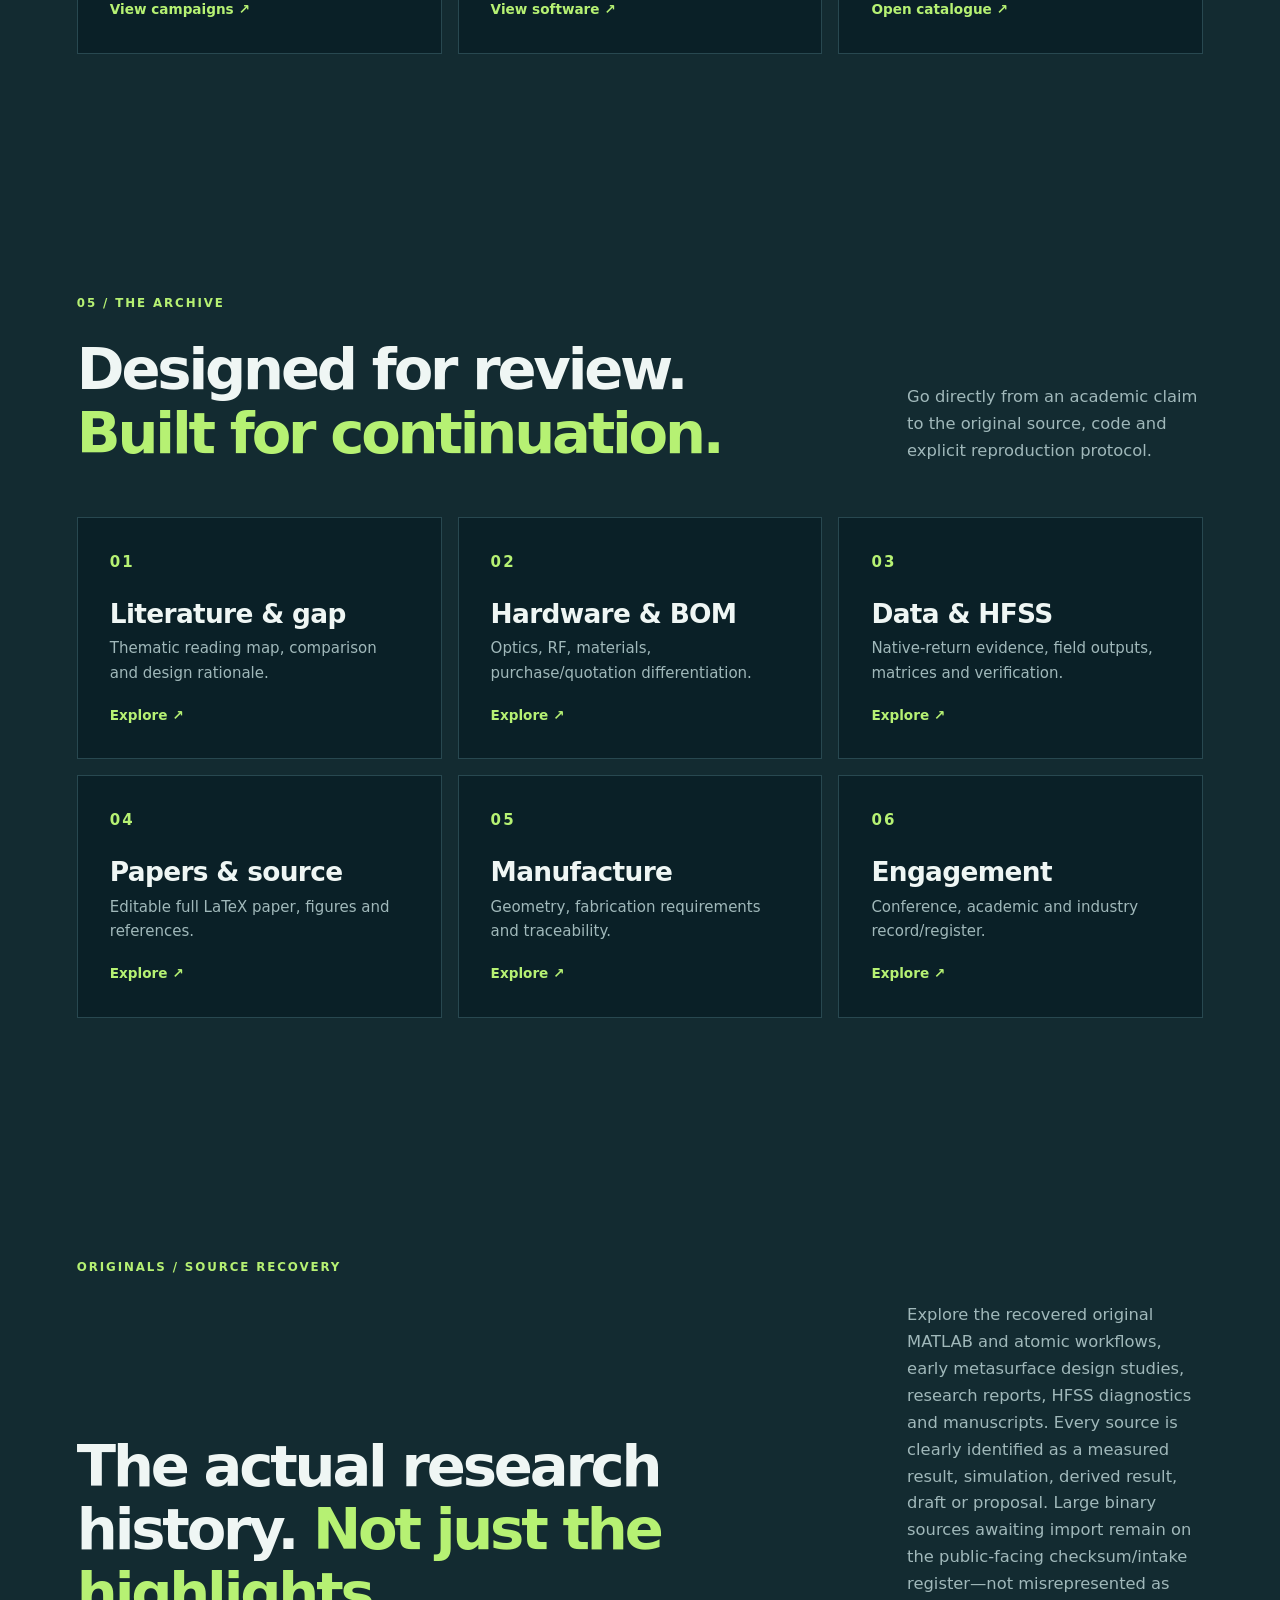
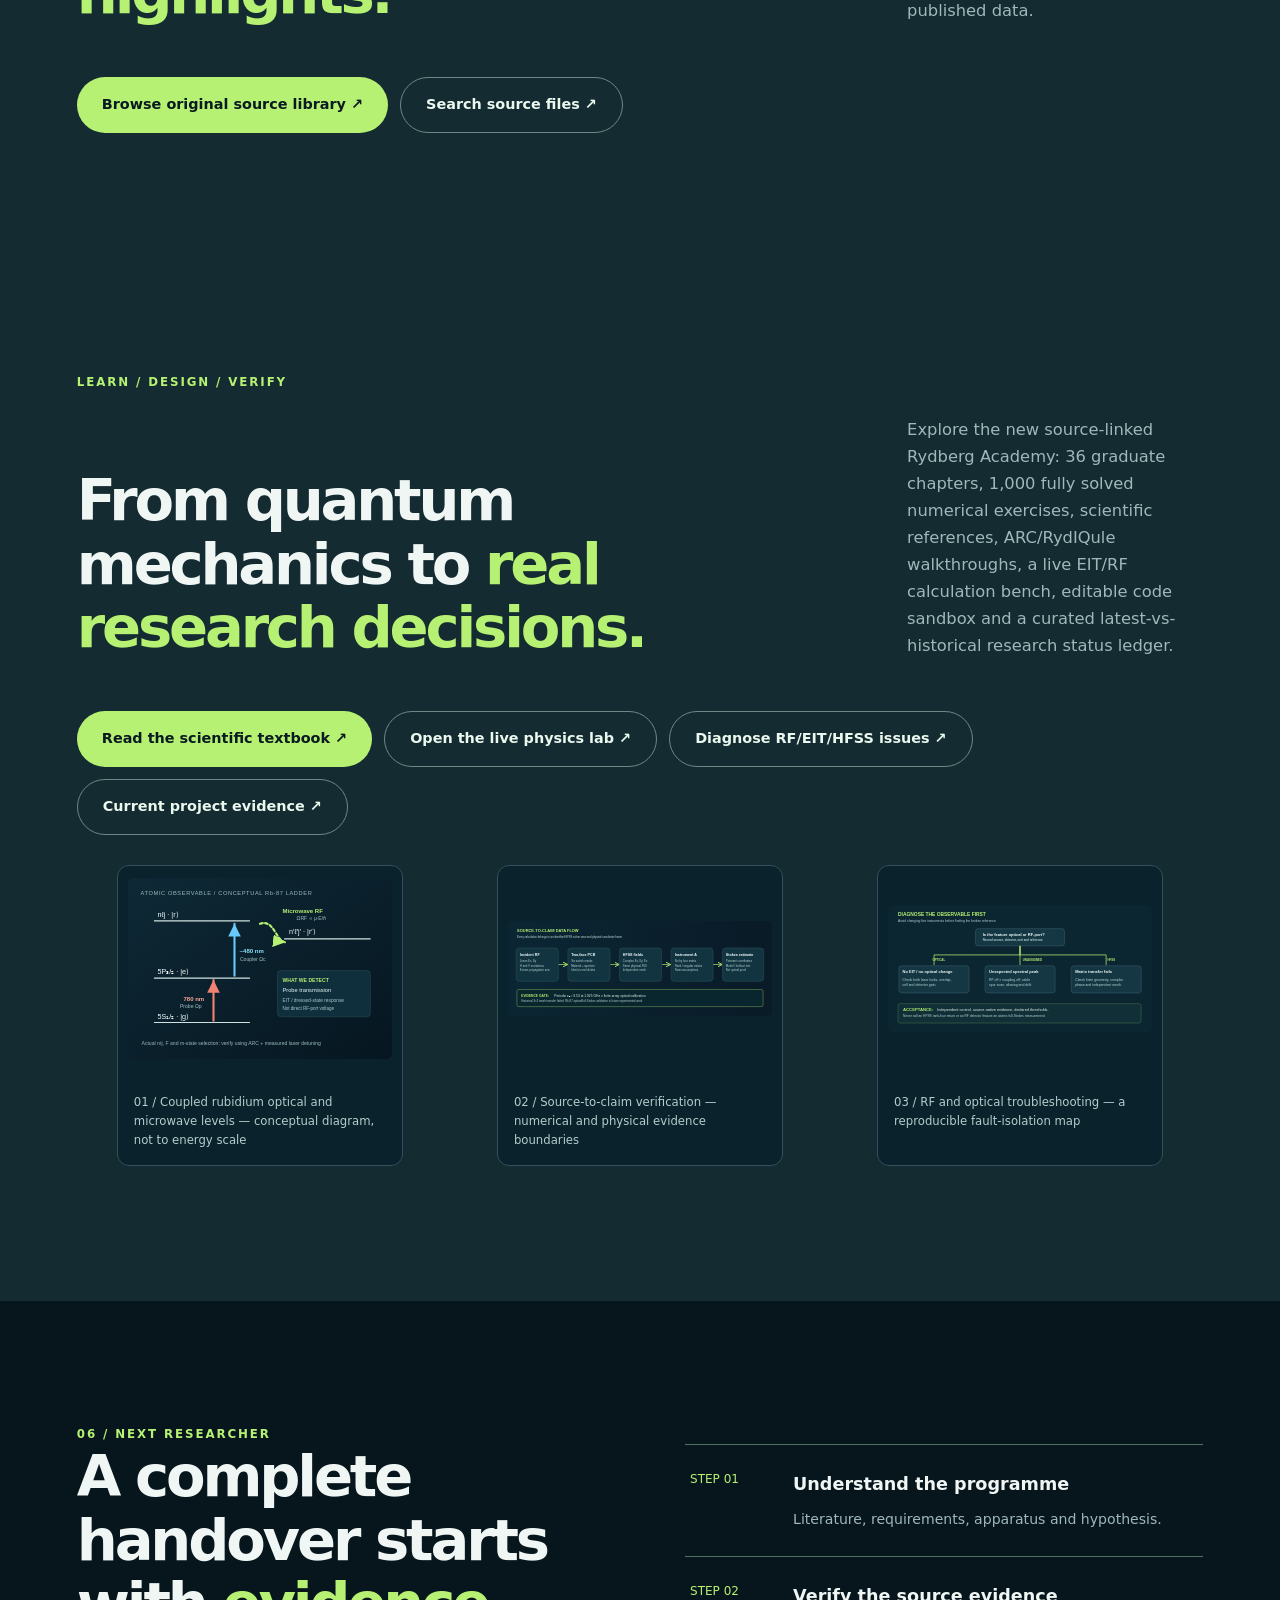
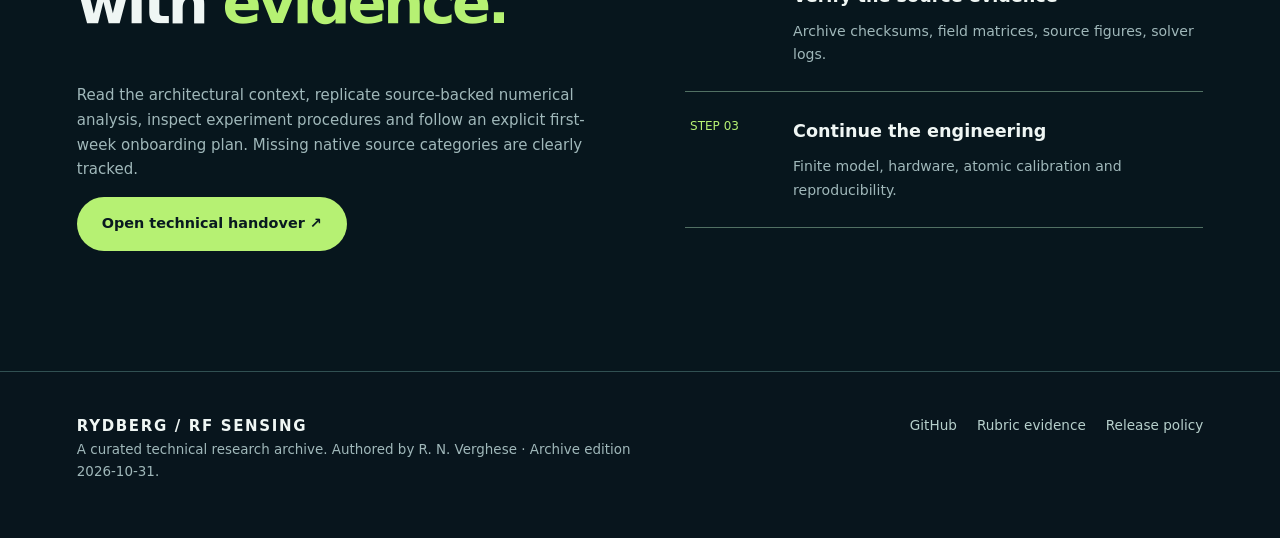
==== commit a8ed31a3: "docs: separate general Rydberg textbook from latest project evidence and link both intuitively" ====
--- a/site/index.html
+++ b/site/index.html
@@ -15,5 +15,5 @@
 </div><p class="caption-note">Images are sourced directly from the imported manuscript or authored project poster, not stock imagery. Detailed figure mapping: <a href="https://github.com/RV-crtl/Rydberg-Sensing-Research-Archive/blob/main/docs/results/FIGURE_PROVENANCE.md">Figure provenance ↗</a></p></section>
 <section class="section archive" id="history"><div class="section-top"><span class="section-id">04 / RESEARCH HISTORY</span><h2>From the first optical bench to the <em>documented research record.</em></h2><p>Explore the research by discipline, from physical experiments and design iterations to numerical validation, research software, original papers and engineering handover. Historical source files are indexed separately from verified imports.</p></div><div class="archivegrid"><a href="https://github.com/RV-crtl/Rydberg-Sensing-Research-Archive/blob/main/docs/history/DETAILED_RESEARCH_CHRONOLOGY.md"><span>2026</span><h3>Research timeline</h3><p>Scientific milestones and design decisions across the programme.</p><b>Read history ↗</b></a><a href="https://github.com/RV-crtl/Rydberg-Sensing-Research-Archive/blob/main/docs/laboratory/OPTICAL_AND_ATOMIC_RECEIVER.md"><span>LAB</span><h3>Atomic receiver</h3><p>780/480 nm EIT, RF front end, optical and magnetic experiments.</p><b>Explore lab ↗</b></a><a href="https://github.com/RV-crtl/Rydberg-Sensing-Research-Archive/blob/main/docs/design/POLARISER_AND_METASURFACE_DESIGN_LINEAGE.md"><span>RF</span><h3>Design evolution</h3><p>Linear, circular, finite and six-state reconfigurable designs.</p><b>Browse designs ↗</b></a><a href="https://github.com/RV-crtl/Rydberg-Sensing-Research-Archive/blob/main/docs/simulations/HFSS_CAMPAIGN_LINEAGE.md"><span>EM</span><h3>HFSS campaigns</h3><p>Complex fields, state screening, optimisation and verification.</p><b>View campaigns ↗</b></a><a href="https://github.com/RV-crtl/Rydberg-Sensing-Research-Archive/blob/main/docs/software/ATOMIC_MODELLING_AND_WORKBENCH.md"><span>SW</span><h3>Research software</h3><p>ARC, Rydiqule, MATLAB, CST, automated HFSS and Workbench.</p><b>View software ↗</b></a><a href="https://github.com/RV-crtl/Rydberg-Sensing-Research-Archive/blob/main/docs/catalog/README.md"><span>1,280</span><h3>Source discovery</h3><p>Historical records identified for original-file preservation and audit.</p><b>Open catalogue ↗</b></a></div></section>
 <section class="section archive" id="archive"><div class="section-top"><span class="section-id">05 / THE ARCHIVE</span><h2>Designed for review.<br><em>Built for continuation.</em></h2><p>Go directly from an academic claim to the original source, code and explicit reproduction protocol.</p></div><div class="archivegrid"><a href="https://github.com/RV-crtl/Rydberg-Sensing-Research-Archive/blob/main/docs/research/LITERATURE_MAP.md"><span>01</span><h3>Literature & gap</h3><p>Thematic reading map, comparison and design rationale.</p><b>Explore ↗</b></a><a href="https://github.com/RV-crtl/Rydberg-Sensing-Research-Archive/blob/main/docs/engineering/HARDWARE_AND_BOM.md"><span>02</span><h3>Hardware & BOM</h3><p>Optics, RF, materials, purchase/quotation differentiation.</p><b>Explore ↗</b></a><a href="https://github.com/RV-crtl/Rydberg-Sensing-Research-Archive/blob/main/docs/results/EVIDENCE_INDEX.md"><span>03</span><h3>Data & HFSS</h3><p>Native-return evidence, field outputs, matrices and verification.</p><b>Explore ↗</b></a><a href="https://github.com/RV-crtl/Rydberg-Sensing-Research-Archive/blob/main/papers/manuscript-source/main.tex"><span>04</span><h3>Papers & source</h3><p>Editable full LaTeX paper, figures and references.</p><b>Explore ↗</b></a><a href="https://github.com/RV-crtl/Rydberg-Sensing-Research-Archive/blob/main/docs/operations/MANUFACTURING.md"><span>05</span><h3>Manufacture</h3><p>Geometry, fabrication requirements and traceability.</p><b>Explore ↗</b></a><a href="https://github.com/RV-crtl/Rydberg-Sensing-Research-Archive/blob/main/docs/operations/ENGAGEMENT.md"><span>06</span><h3>Engagement</h3><p>Conference, academic and industry record/register.</p><b>Explore ↗</b></a></div></section>
-<section class="section archive" id="originals"><div class="section-top"><span class="section-id">ORIGINALS / SOURCE RECOVERY</span><h2>The actual research history. <em>Not just the highlights.</em></h2><p>Explore the recovered original MATLAB and atomic workflows, early metasurface design studies, research reports, HFSS diagnostics and manuscripts. Every source is clearly identified as a measured result, simulation, derived result, draft or proposal. Large binary sources awaiting import remain on the public-facing checksum/intake register—not misrepresented as published data.</p></div><div class="actions"><a class="button primary" href="https://github.com/RV-crtl/Rydberg-Sensing-Research-Archive/blob/main/history/README.md">Browse original source library ↗</a><a class="button subtle" href="explorer.html#inventory">Search source files ↗</a></div></section><section class="section archive" id="academy"><div class="section-top"><span class="section-id">LEARN / DESIGN / VERIFY</span><h2>From quantum mechanics to <em>real research decisions.</em></h2><p>Explore the new source-linked Rydberg Academy: 24 conceptual chapters, 1,000 fully solved numerical exercises, scientific references, ARC/RydIQule walkthroughs, a live EIT/RF calculation bench, editable code sandbox and a curated latest-vs-historical research status ledger.</p></div><div class="actions"><a class="button primary" href="academy.html">Read the scientific textbook ↗</a><a class="button subtle" href="lab.html">Open the live physics lab ↗</a><a class="button subtle" href="diagnostics.html">Diagnose RF/EIT/HFSS issues ↗</a><a class="button subtle" href="https://github.com/RV-crtl/Rydberg-Sensing-Research-Archive/blob/main/book/CURRENT_STATE.md">Latest evidence ↗</a></div><div class="academy-visual-grid"><figure><img loading="lazy" src="assets/academy-ladder.svg" alt="Original source-labelled 780-nm 480-nm RF atomic ladder diagram"><figcaption>01 / Coupled rubidium optical and microwave levels — conceptual diagram, not to energy scale</figcaption></figure><figure><img loading="lazy" src="assets/academy-hfss-pipeline.svg" alt="Original source-aware HFSS, Jones-to-Stokes and finite-geometry workflow"><figcaption>02 / Source-to-claim verification — numerical and physical evidence boundaries</figcaption></figure><figure><img loading="lazy" src="assets/academy-diagnostic-tree.svg" alt="Original lab RF/EIT fault-isolation flowchart"><figcaption>03 / RF and optical troubleshooting — a reproducible fault-isolation map</figcaption></figure></div></section><section class="section handover" id="handover"><div class="hand-left"><span class="section-id">06 / NEXT RESEARCHER</span><h2>A complete handover starts with <em>evidence.</em></h2><p>Read the architectural context, replicate source-backed numerical analysis, inspect experiment procedures and follow an explicit first-week onboarding plan. Missing native source categories are clearly tracked.</p><a class="button primary" href="https://github.com/RV-crtl/Rydberg-Sensing-Research-Archive/blob/main/docs/handover/HANDOVER.md">Open technical handover ↗</a></div><div class="hand-right"><div class="phase"><span>STEP 01</span><b>Understand the programme</b><p>Literature, requirements, apparatus and hypothesis.</p></div><div class="phase"><span>STEP 02</span><b>Verify the source evidence</b><p>Archive checksums, field matrices, source figures, solver logs.</p></div><div class="phase"><span>STEP 03</span><b>Continue the engineering</b><p>Finite model, hardware, atomic calibration and reproducibility.</p></div></div></section>
+<section class="section archive" id="originals"><div class="section-top"><span class="section-id">ORIGINALS / SOURCE RECOVERY</span><h2>The actual research history. <em>Not just the highlights.</em></h2><p>Explore the recovered original MATLAB and atomic workflows, early metasurface design studies, research reports, HFSS diagnostics and manuscripts. Every source is clearly identified as a measured result, simulation, derived result, draft or proposal. Large binary sources awaiting import remain on the public-facing checksum/intake register—not misrepresented as published data.</p></div><div class="actions"><a class="button primary" href="https://github.com/RV-crtl/Rydberg-Sensing-Research-Archive/blob/main/history/README.md">Browse original source library ↗</a><a class="button subtle" href="explorer.html#inventory">Search source files ↗</a></div></section><section class="section archive" id="academy"><div class="section-top"><span class="section-id">LEARN / DESIGN / VERIFY</span><h2>From quantum mechanics to <em>real research decisions.</em></h2><p>Explore the new source-linked Rydberg Academy: 36 graduate chapters, 1,000 fully solved numerical exercises, scientific references, ARC/RydIQule walkthroughs, a live EIT/RF calculation bench, editable code sandbox and a curated latest-vs-historical research status ledger.</p></div><div class="actions"><a class="button primary" href="academy.html">Read the scientific textbook ↗</a><a class="button subtle" href="lab.html">Open the live physics lab ↗</a><a class="button subtle" href="diagnostics.html">Diagnose RF/EIT/HFSS issues ↗</a><a class="button subtle" href="https://github.com/RV-crtl/Rydberg-Sensing-Research-Archive/blob/main/docs/research/CURRENT_PROJECT_EVIDENCE_PORTAL.md">Current project evidence ↗</a></div><div class="academy-visual-grid"><figure><img loading="lazy" src="assets/academy-ladder.svg" alt="Original source-labelled 780-nm 480-nm RF atomic ladder diagram"><figcaption>01 / Coupled rubidium optical and microwave levels — conceptual diagram, not to energy scale</figcaption></figure><figure><img loading="lazy" src="assets/academy-hfss-pipeline.svg" alt="Original source-aware HFSS, Jones-to-Stokes and finite-geometry workflow"><figcaption>02 / Source-to-claim verification — numerical and physical evidence boundaries</figcaption></figure><figure><img loading="lazy" src="assets/academy-diagnostic-tree.svg" alt="Original lab RF/EIT fault-isolation flowchart"><figcaption>03 / RF and optical troubleshooting — a reproducible fault-isolation map</figcaption></figure></div></section><section class="section handover" id="handover"><div class="hand-left"><span class="section-id">06 / NEXT RESEARCHER</span><h2>A complete handover starts with <em>evidence.</em></h2><p>Read the architectural context, replicate source-backed numerical analysis, inspect experiment procedures and follow an explicit first-week onboarding plan. Missing native source categories are clearly tracked.</p><a class="button primary" href="https://github.com/RV-crtl/Rydberg-Sensing-Research-Archive/blob/main/docs/handover/HANDOVER.md">Open technical handover ↗</a></div><div class="hand-right"><div class="phase"><span>STEP 01</span><b>Understand the programme</b><p>Literature, requirements, apparatus and hypothesis.</p></div><div class="phase"><span>STEP 02</span><b>Verify the source evidence</b><p>Archive checksums, field matrices, source figures, solver logs.</p></div><div class="phase"><span>STEP 03</span><b>Continue the engineering</b><p>Finite model, hardware, atomic calibration and reproducibility.</p></div></div></section>
 </main><footer><div><strong>RYDBERG / RF SENSING</strong><p>A curated technical research archive. Authored by R. N. Verghese · Archive edition 2026-10-31.</p></div><div><a href="https://github.com/RV-crtl/Rydberg-Sensing-Research-Archive/blob/main/README.md">GitHub</a><a href="https://github.com/RV-crtl/Rydberg-Sensing-Research-Archive/blob/main/docs/traceability/RUBRIC_MAPPING.md">Rubric evidence</a><a href="https://github.com/RV-crtl/Rydberg-Sensing-Research-Archive/blob/main/docs/operations/RELEASE_POLICY.md">Release policy</a></div></footer><script src="app.js"></script></body></html>
